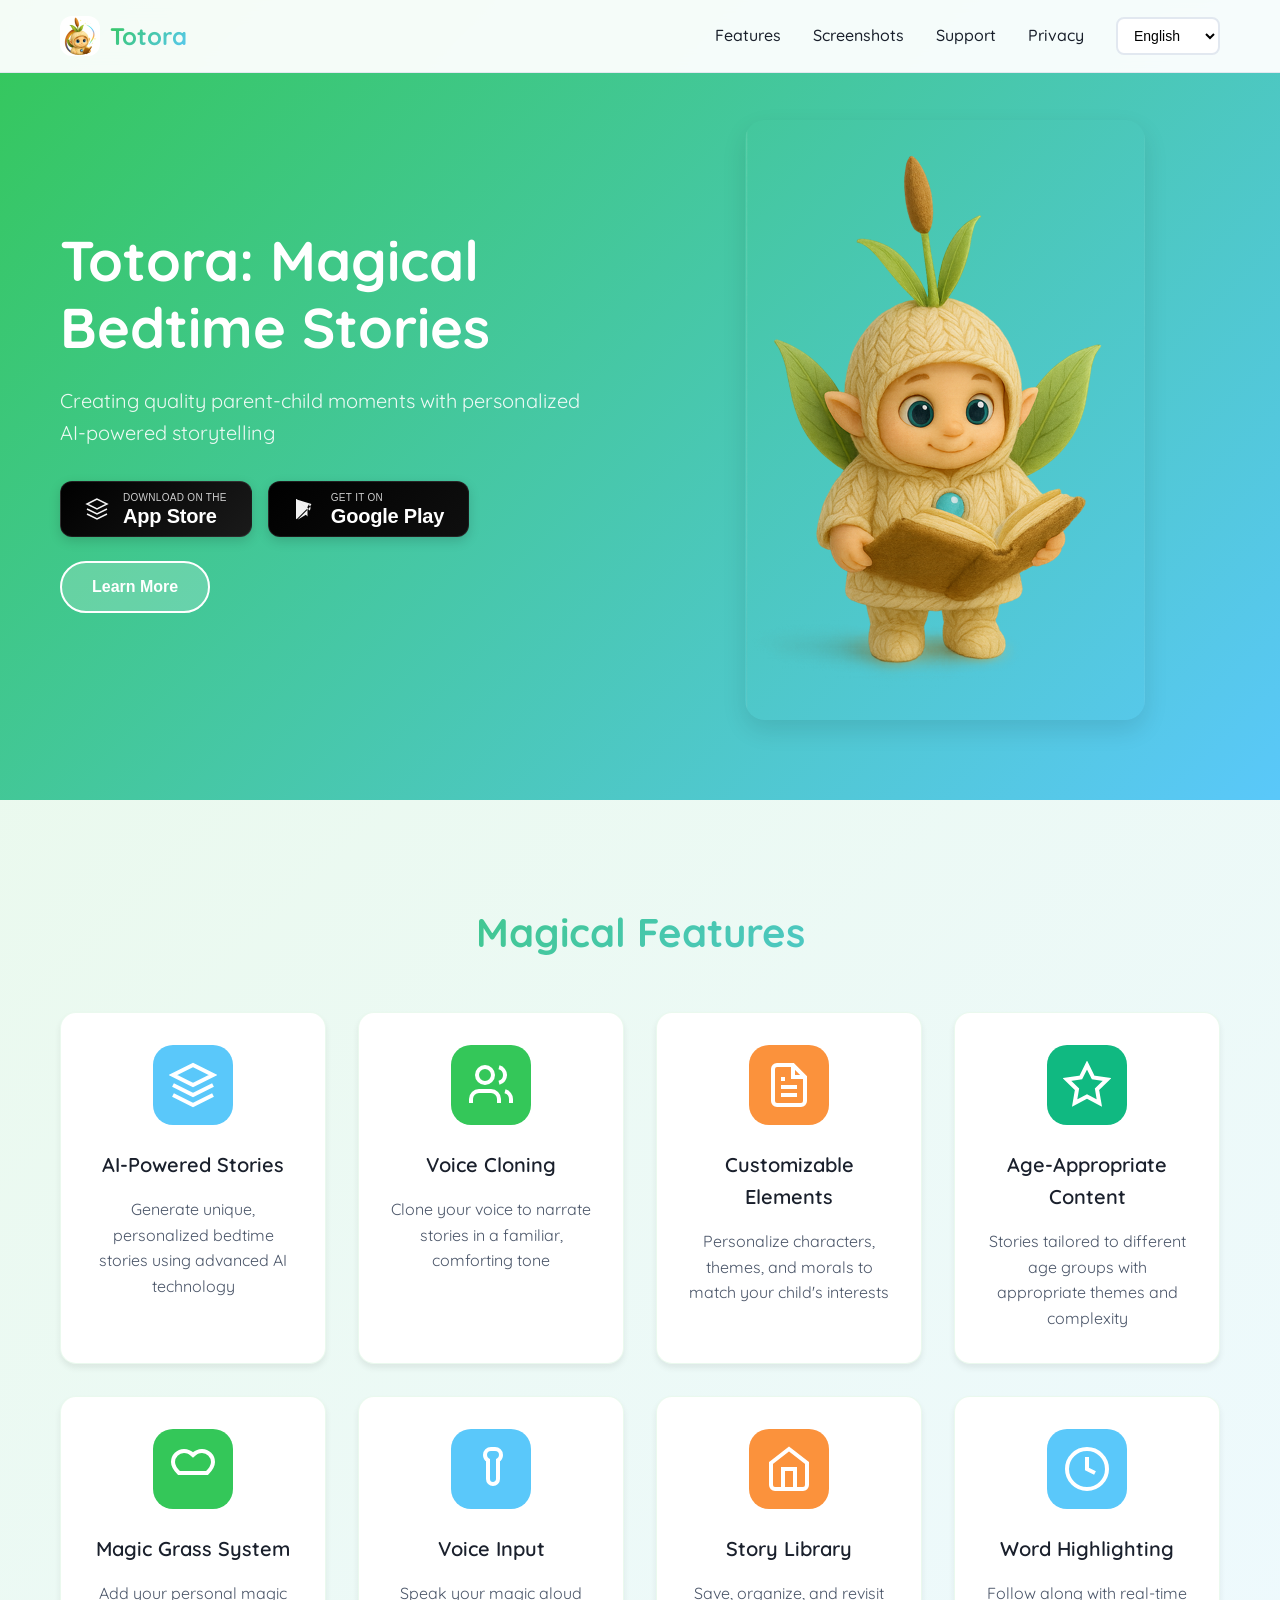
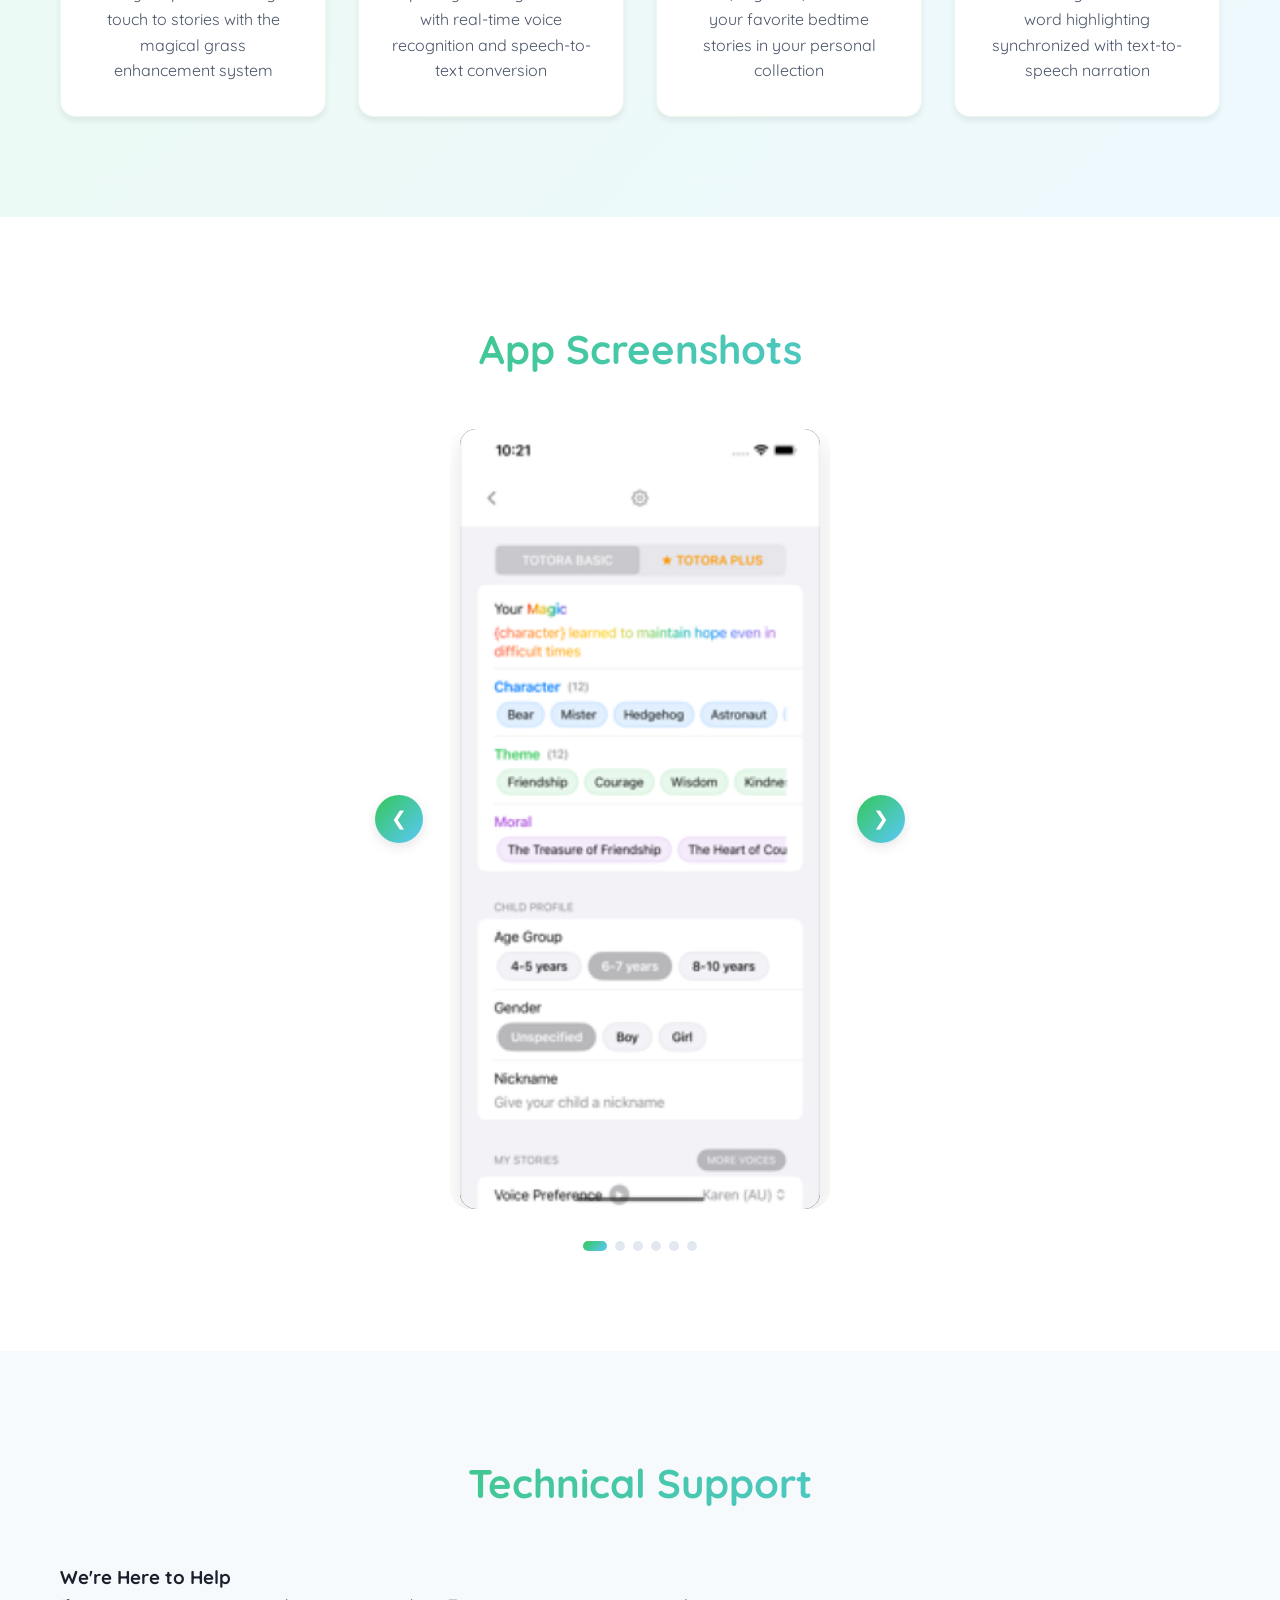
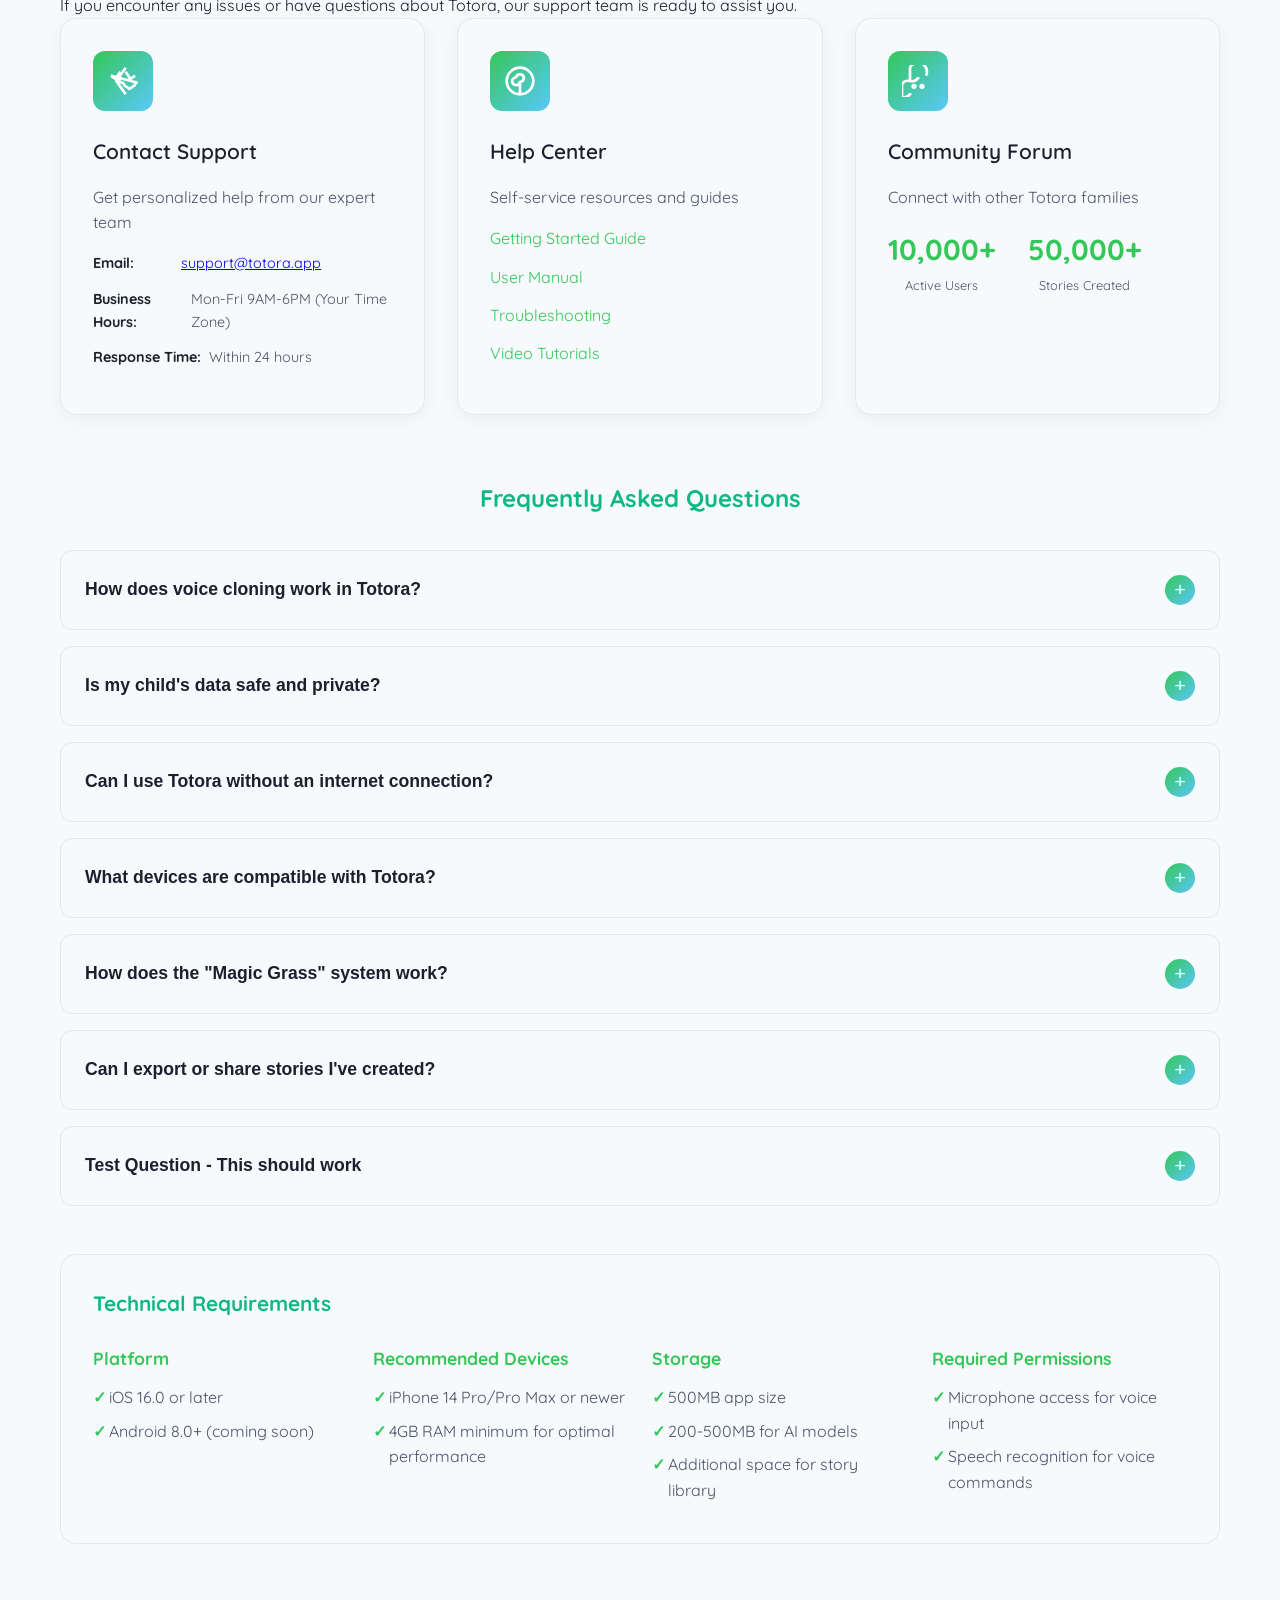
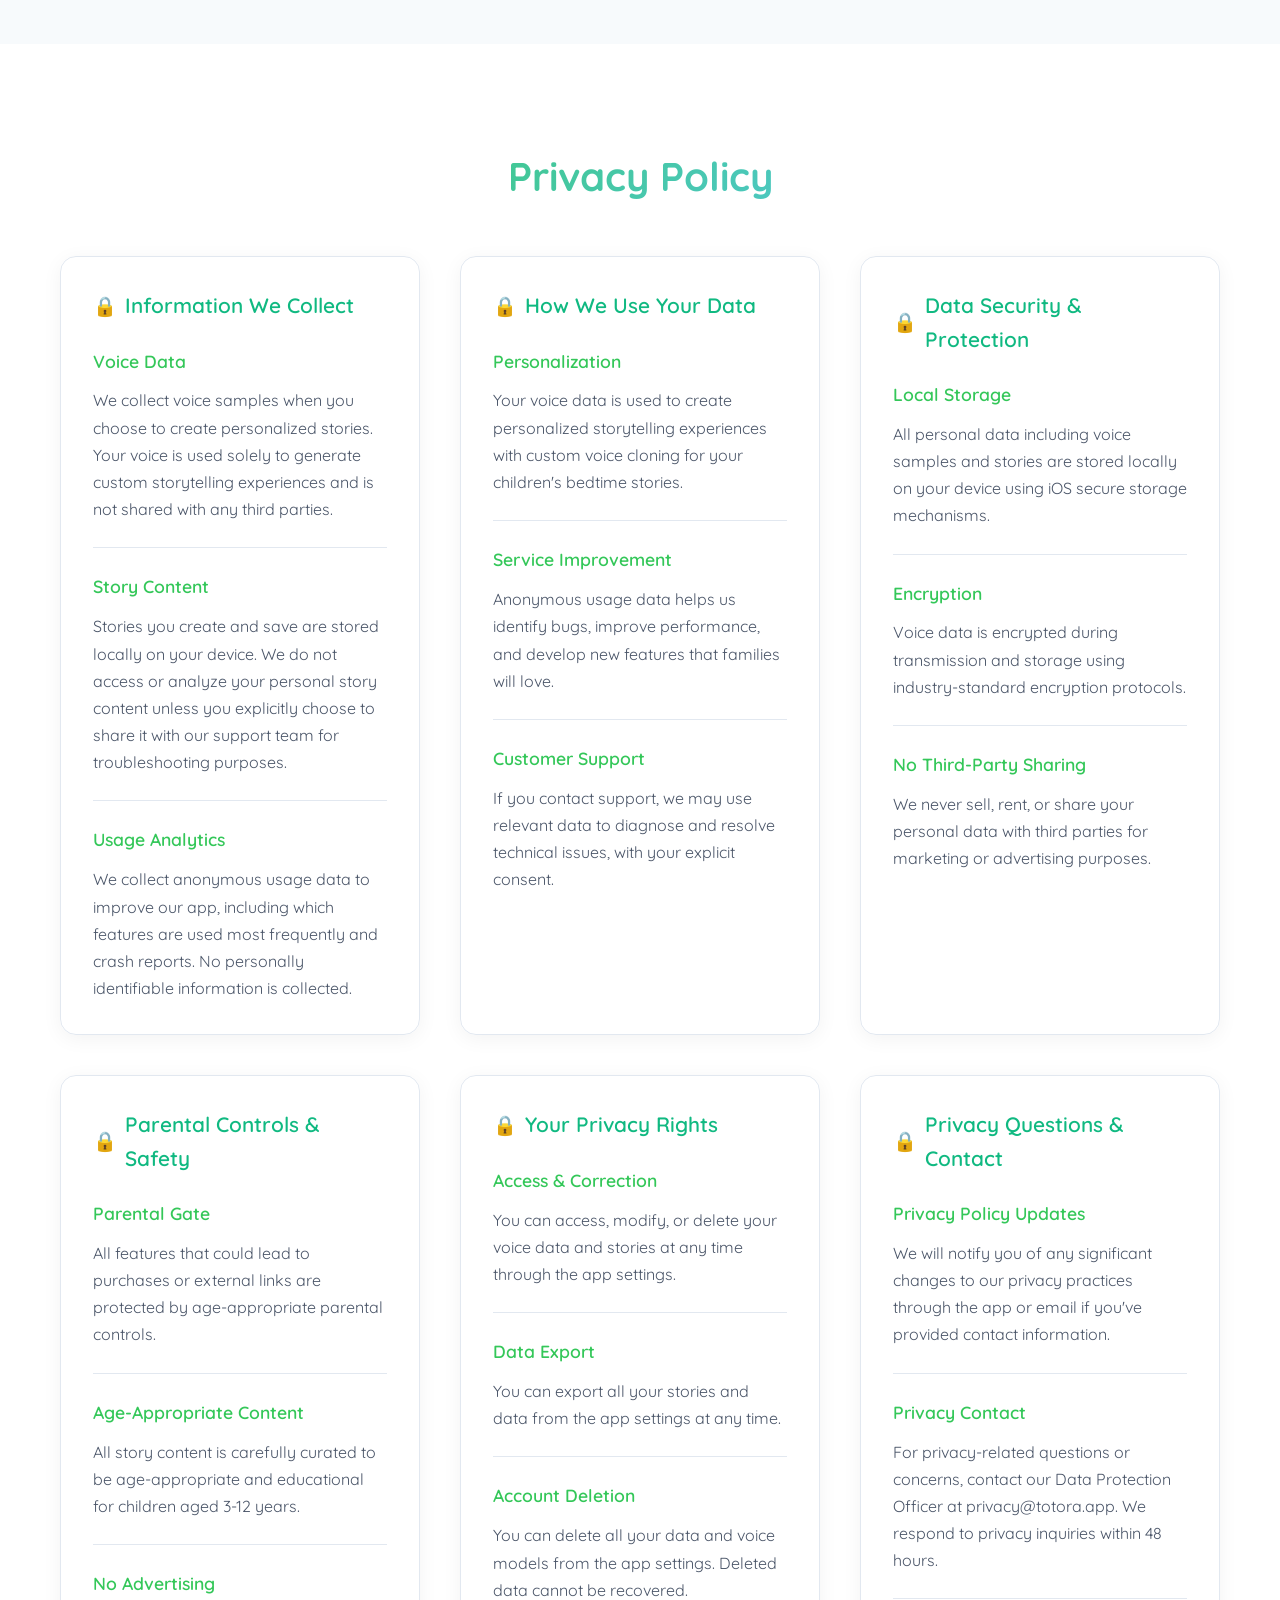
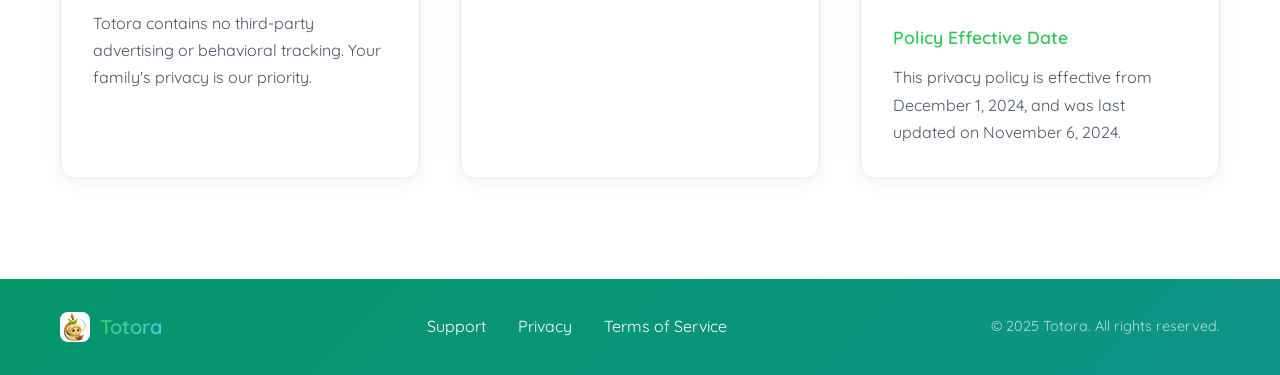
==== index.html @ e760ecb9 "move page" ====
<!DOCTYPE html>
<html lang="en">
<head>
    <meta charset="UTF-8">
    <meta name="viewport" content="width=device-width, initial-scale=1.0">
    <title>Totora - Magical Bedtime Stories for Children</title>
    <link rel="stylesheet" href="styles.css">
    <link rel="preconnect" href="https://fonts.googleapis.com">
    <link rel="preconnect" href="https://fonts.gstatic.com" crossorigin>
    <link href="https://fonts.googleapis.com/css2?family=Quicksand:wght@400;500;600;700&display=swap" rel="stylesheet">
</head>
<body>
    <!-- Header -->
    <header class="header">
        <nav class="nav">
            <div class="nav-container">
                <div class="nav-logo">
                    <img src="images/app-icon-80.png" alt="Totora" class="logo" loading="lazy">
                    <span class="logo-text">Totora</span>
                </div>
                <div class="nav-menu">
                    <a href="#features" class="nav-link" data-i18n="nav_features">Features</a>
                    <a href="#screenshots" class="nav-link" data-i18n="nav_screenshots">Screenshots</a>
                    <a href="#support" class="nav-link" data-i18n="nav_support">Support</a>
                    <a href="#privacy" class="nav-link" data-i18n="nav_privacy">Privacy</a>
                    <div class="language-selector">
                        <select id="languageSelect" class="language-select">
                            <option value="en">English</option>
                            <option value="zh-CN">简体中文</option>
                            <option value="zh-TW">繁體中文</option>
                            <option value="ja">日本語</option>
                        </select>
                    </div>
                </div>
                <div class="hamburger">
                    <span></span>
                    <span></span>
                    <span></span>
                </div>
            </div>
        </nav>
    </header>

    <!-- Hero Section -->
    <section class="hero">
        <div class="hero-container">
            <div class="hero-content">
                <h1 class="hero-title" data-i18n="hero_title">Totora: Magical Bedtime Stories</h1>
                <p class="hero-subtitle" data-i18n="hero_subtitle">Creating quality parent-child moments with personalized AI-powered storytelling</p>
                <div class="hero-buttons">
                    <div class="store-buttons">
                        <a href="#" class="store-button app-store-button" aria-label="Download on the App Store">
                            <div class="store-button-content">
                                <div class="store-icon">
                                    <svg width="24" height="24" viewBox="0 0 24 24" fill="none" stroke="currentColor" stroke-width="1.5">
                                        <path d="M12 2L2 7L12 12L22 7L12 2Z"/>
                                        <path d="M2 17L12 22L22 17"/>
                                        <path d="M2 12L12 17L22 12"/>
                                    </svg>
                                </div>
                                <div class="store-text">
                                    <div class="store-line-small">Download on the</div>
                                    <div class="store-line-large">App Store</div>
                                </div>
                            </div>
                        </a>
                        <a href="#" class="store-button play-store-button" aria-label="Get it on Google Play">
                            <div class="store-button-content">
                                <div class="store-icon">
                                    <svg width="24" height="24" viewBox="0 0 24 24" fill="currentColor">
                                        <path d="M3.609 1.814L13.792 12 3.61 22.186a.996.996 0 0 1-.61-.92V2.734c0-.446.3-.828.61-.92zm10.89 10.893l-9.937 9.937 8.302-4.876 1.635 1.635zm-9.937-9.937l9.937 9.937 1.635-1.635 2.318-4.067zm11.598 5.724c.626.37 1.352 1.06 1.352 2.506 0 1.446-.726 2.136-1.352 2.506l-1.835-3.194 1.835-3.194z"/>
                                    </svg>
                                </div>
                                <div class="store-text">
                                    <div class="store-line-small">GET IT ON</div>
                                    <div class="store-line-large">Google Play</div>
                                </div>
                            </div>
                        </a>
                    </div>
                    <button class="btn btn-secondary" data-i18n="btn_learn_more">Learn More</button>
                </div>
            </div>
            <div class="hero-image">
                <img src="images/hero-main.png" alt="Totora App Preview" class="hero-img" loading="lazy">
            </div>
        </div>
    </section>

    <!-- Features Section -->
    <section id="features" class="features">
        <div class="container">
            <h2 class="section-title" data-i18n="features_title">Magical Features</h2>
            <div class="features-grid">
                <div class="feature-card">
                    <div class="feature-icon feature-blue">
                        <svg width="48" height="48" viewBox="0 0 24 24" fill="none" stroke="currentColor" stroke-width="2">
                            <path d="M12 2L2 7L12 12L22 7L12 2Z"></path>
                            <path d="M2 17L12 22L22 17"></path>
                            <path d="M2 12L12 17L22 12"></path>
                        </svg>
                    </div>
                    <h3 class="feature-title" data-i18n="feature1_title">AI-Powered Stories</h3>
                    <p class="feature-description" data-i18n="feature1_desc">Generate unique, personalized bedtime stories using advanced AI technology</p>
                </div>
                <div class="feature-card">
                    <div class="feature-icon feature-green">
                        <svg width="48" height="48" viewBox="0 0 24 24" fill="none" stroke="currentColor" stroke-width="2">
                            <path d="M16 21v-2a4 4 0 0 0-4-4H6a4 4 0 0 0-4 4v2"></path>
                            <circle cx="9" cy="7" r="4"></circle>
                            <path d="M22 21v-2a4 4 0 0 0-3-3.87"></path>
                            <path d="M16 3.13a4 4 0 0 1 0 7.75"></path>
                        </svg>
                    </div>
                    <h3 class="feature-title" data-i18n="feature2_title">Voice Cloning</h3>
                    <p class="feature-description" data-i18n="feature2_desc">Clone your voice to narrate stories in a familiar, comforting tone</p>
                </div>
                <div class="feature-card">
                    <div class="feature-icon feature-orange">
                        <svg width="48" height="48" viewBox="0 0 24 24" fill="none" stroke="currentColor" stroke-width="2">
                            <path d="M14 2H6a2 2 0 0 0-2 2v16a2 2 0 0 0 2 2h12a2 2 0 0 0 2-2V8z"></path>
                            <polyline points="14 2 14 8 20 8"></polyline>
                            <line x1="16" y1="13" x2="8" y2="13"></line>
                            <line x1="16" y1="17" x2="8" y2="17"></line>
                            <polyline points="10 9 9 9 8 9"></polyline>
                        </svg>
                    </div>
                    <h3 class="feature-title" data-i18n="feature3_title">Customizable Elements</h3>
                    <p class="feature-description" data-i18n="feature3_desc">Personalize characters, themes, and morals to match your child's interests</p>
                </div>
                <div class="feature-card">
                    <div class="feature-icon feature-purple">
                        <svg width="48" height="48" viewBox="0 0 24 24" fill="none" stroke="currentColor" stroke-width="2">
                            <polygon points="12 2 15.09 8.26 22 9.27 17 14.14 18.18 21.02 12 17.77 5.82 21.02 7 14.14 2 9.27 8.91 8.26 12 2"></polygon>
                        </svg>
                    </div>
                    <h3 class="feature-title" data-i18n="feature4_title">Age-Appropriate Content</h3>
                    <p class="feature-description" data-i18n="feature4_desc">Stories tailored to different age groups with appropriate themes and complexity</p>
                </div>
                <div class="feature-card">
                    <div class="feature-icon feature-green">
                        <svg width="48" height="48" viewBox="0 0 24 24" fill="none" stroke="currentColor" stroke-width="2">
                            <path d="M19 14c1.49-1.46 3-3.21 3-5.5A5.5 5.5 0 0 0 16.5 3c-1.76 0-3 .5-4.5 2-1.5-1.5-2.74-2-4.5-2A5.5 5.5 0 0 0 2 8.5c0 2.3 1.5 4.05 3 5.5Z"></path>
                        </svg>
                    </div>
                    <h3 class="feature-title" data-i18n="feature5_title">Magic Grass System</h3>
                    <p class="feature-description" data-i18n="feature5_desc">Add your personal magic touch to stories with the magical grass enhancement system</p>
                </div>
                <div class="feature-card">
                    <div class="feature-icon feature-teal">
                        <svg width="48" height="48" viewBox="0 0 24 24" fill="none" stroke="currentColor" stroke-width="2">
                            <path d="M12 2a3 3 0 0 0-3 3c0 1.11.6 2.08 1.5 2.6V17a2.5 2.5 0 0 0 5 0V7.6C16.4 7.08 17 6.11 17 5a3 3 0 0 0-3-3Z"></path>
                        </svg>
                    </div>
                    <h3 class="feature-title" data-i18n="feature6_title">Voice Input</h3>
                    <p class="feature-description" data-i18n="feature6_desc">Speak your magic aloud with real-time voice recognition and speech-to-text conversion</p>
                </div>
                <div class="feature-card">
                    <div class="feature-icon feature-orange">
                        <svg width="48" height="48" viewBox="0 0 24 24" fill="none" stroke="currentColor" stroke-width="2">
                            <path d="M3 9l9-7 9 7v11a2 2 0 0 1-2 2H5a2 2 0 0 1-2-2z"></path>
                            <polyline points="9 22 9 12 15 12 15 22"></polyline>
                        </svg>
                    </div>
                    <h3 class="feature-title" data-i18n="feature7_title">Story Library</h3>
                    <p class="feature-description" data-i18n="feature7_desc">Save, organize, and revisit your favorite bedtime stories in your personal collection</p>
                </div>
                <div class="feature-card">
                    <div class="feature-icon feature-blue">
                        <svg width="48" height="48" viewBox="0 0 24 24" fill="none" stroke="currentColor" stroke-width="2">
                            <circle cx="12" cy="12" r="10"></circle>
                            <path d="M12 6v6l4 2"></path>
                        </svg>
                    </div>
                    <h3 class="feature-title" data-i18n="feature8_title">Word Highlighting</h3>
                    <p class="feature-description" data-i18n="feature8_desc">Follow along with real-time word highlighting synchronized with text-to-speech narration</p>
                </div>
            </div>
        </div>
    </section>

    <!-- Screenshots Section -->
    <section id="screenshots" class="screenshots">
        <div class="container">
            <h2 class="section-title" data-i18n="screenshots_title">App Screenshots</h2>

            <!-- Dynamic Screenshots Carousel -->
            <div class="screenshots-carousel">
                <button class="carousel-btn prev-btn" aria-label="Previous screenshot">❮</button>

                <div class="carousel-container">
                    <div class="screenshot-track" id="screenshot-track">
                        <!-- Screenshots will be dynamically inserted based on current language -->
                    </div>
                </div>

                <button class="carousel-btn next-btn" aria-label="Next screenshot">❯</button>
            </div>

            <!-- Carousel Indicators -->
            <div class="carousel-indicators" id="carousel-indicators"></div>
        </div>
    </section>

    <!-- Support Section -->
    <section id="support" class="support">
        <div class="container">
            <h2 class="section-title" data-i18n="support_title">Professional Support</h2>

            <div class="support-content">
                <h3 data-i18n="support_subtitle">Comprehensive Customer Care</h3>
                <p data-i18n="support_description">Totora provides professional support services to ensure you and your family have the best magical storytelling experience.</p>
            </div>

            <!-- Support Channels -->
            <div class="support-grid">
                <div class="support-card">
                    <div class="support-card-icon">
                        <svg width="32" height="32" viewBox="0 0 24 24" fill="none" stroke="currentColor" stroke-width="2">
                            <path d="M3 8l7.89 5.26a2 2 0 0 1 2.11 2l3.89 2.6 3.89-2.6a2 2 0 0 1 2.11-2L3 8"/>
                            <path d="M14 2L7 12 14 22"/>
                            <path d="M3 8l3.5 2.5L10 5"/>
                            <path d="M21 8l-3.5 2.5L14 5"/>
                        </svg>
                    </div>
                    <h3 data-i18n="support_contact_title">Contact Support</h3>
                    <p data-i18n="support_contact_desc">Get personalized help from our expert team</p>
                    <ul class="contact-details">
                        <li>
                            <strong>Email:</strong>
                            <a href="mailto:support@totora.app" class="contact-link">support@totora.app</a>
                        </li>
                        <li>
                            <strong>Business Hours:</strong>
                            <span>Mon-Fri 9AM-6PM (Your Time Zone)</span>
                        </li>
                        <li>
                            <strong>Response Time:</strong>
                            <span>Within 24 hours</span>
                        </li>
                    </ul>
                </div>

                <div class="support-card">
                    <div class="support-card-icon">
                        <svg width="32" height="32" viewBox="0 0 24 24" fill="none" stroke="currentColor" stroke-width="2">
                            <circle cx="12" cy="12" r="10"/>
                            <path d="M9.09 9a3 3 0 0 1 5.83 1c0 2-3 3-3 3a3 3 0 0 1-5.83-1c0-2 3-3 3-3z"/>
                            <path d="M12 12v9"/>
                        </svg>
                    </div>
                    <h3 data-i18n="support_help_center_title">Help Center</h3>
                    <p data-i18n="support_help_center_desc">Self-service resources and guides</p>
                    <ul class="help-links">
                        <li><a href="#" data-i18n="support_getting_started">Getting Started Guide</a></li>
                        <li><a href="#" data-i18n="support_user_manual">User Manual</a></li>
                        <li><a href="#" data-i18n="support_troubleshooting">Troubleshooting</a></li>
                        <li><a href="#" data-i18n="support_video_tutorials">Video Tutorials</a></li>
                    </ul>
                </div>

                <div class="support-card">
                    <div class="support-card-icon">
                        <svg width="32" height="32" viewBox="0 0 24 24" fill="none" stroke="currentColor" stroke-width="2">
                            <path d="M18 8A6 6 0 0 0 6 2v10a6 6 0 0 0 6-2v-1M6 12a6 6 0 0 0-6 2v10a6 6 0 0 0 6-2v-1"/>
                            <circle cx="9" cy="16" r="1"/>
                            <circle cx="15" cy="16" r="1"/>
                        </svg>
                    </div>
                    <h3 data-i18n="support_community_title">Community Forum</h3>
                    <p data-i18n="support_community_desc">Connect with other Totora families</p>
                    <div class="stats">
                        <div class="stat">
                            <span class="stat-number" data-i18n="community_users">10,000+</span>
                            <span class="stat-label" data-i18n="community_users_label">Active Users</span>
                        </div>
                        <div class="stat">
                            <span class="stat-number" data-i18n="community_stories">50,000+</span>
                            <span class="stat-label" data-i18n="community_stories_label">Stories Created</span>
                        </div>
                    </div>
                </div>
            </div>

            <!-- FAQ Section -->
            <div class="faq-section">
                <h3 data-i18n="support_faqs_title">Frequently Asked Questions</h3>
                <div class="faq-item">
                    <button class="faq-question">
                        <h4 data-i18n="faq1_title">How does voice cloning work in Totora?</h4>
                        <div class="faq-icon">+</div>
                    </button>
                    <div class="faq-answer">
                        <div class="faq-answer-content">
                            <p data-i18n="faq1_answer">Totora uses advanced voice synthesis technology to create a digital replica of your voice. Simply record a short audio sample, and our AI will learn your unique vocal characteristics. The cloned voice can then be used to narrate stories, providing children with the comfort and familiarity of a parent's voice during bedtime storytelling.</p>
                        </div>
                    </div>
                </div>

                <div class="faq-item">
                    <button class="faq-question">
                        <h4 data-i18n="faq2_title">Is my child's data safe and private?</h4>
                        <div class="faq-icon">+</div>
                    </button>
                    <div class="faq-answer">
                        <div class="faq-answer-content">
                            <p data-i18n="faq2_answer">Absolutely. Totora is built with privacy as a top priority. All voice recordings and personal data are stored locally on your device using industry-standard encryption. We never collect, store, or share any personal information about children. Parents have complete control over data through the app settings, including the ability to delete any information at any time.</p>
                        </div>
                    </div>
                </div>

                <div class="faq-item">
                    <button class="faq-question">
                        <h4 data-i18n="faq3_title">Can I use Totora without an internet connection?</h4>
                        <div class="faq-icon">+</div>
                    </button>
                    <div class="faq-answer">
                        <div class="faq-answer-content">
                            <p data-i18n="faq3_answer">Yes! Once you've downloaded the necessary AI models, Totora can create stories offline. However, you'll need an internet connection for initial setup, model downloads, and accessing certain advanced features like voice recognition and software updates.</p>
                        </div>
                    </div>
                </div>

                <div class="faq-item">
                    <button class="faq-question">
                        <h4 data-i18n="faq4_title">What devices are compatible with Totora?</h4>
                        <div class="faq-icon">+</div>
                    </button>
                    <div class="faq-answer">
                        <div class="faq-answer-content">
                            <p data-i18n="faq4_answer">Totora is optimized for iOS devices with iOS 16.0 or later. While it works on iPhone 12 and newer models, we recommend iPhone 14 or newer for the best experience. iPad support is currently in development and will be available in future updates.</p>
                        </div>
                    </div>
                </div>

                <div class="faq-item">
                    <button class="faq-question">
                        <h4 data-i18n="faq5_title">How does the "Magic Grass" system work?</h4>
                        <div class="faq-icon">+</div>
                    </button>
                    <div class="faq-answer">
                        <div class="faq-answer-content">
                            <p data-i18n="faq5_answer">Magic Grass is Totora's in-app enhancement system that allows you to add personal touches to stories. You earn Magic Grass through regular app usage and achievements, then spend it to unlock advanced story features like longer narratives, custom elements, and enhanced storytelling capabilities.</p>
                        </div>
                    </div>
                </div>

                <div class="faq-item">
                    <button class="faq-question">
                        <h4 data-i18n="faq6_title">Can I export or share stories I've created?</h4>
                        <div class="faq-icon">+</div>
                    </button>
                    <div class="faq-answer">
                        <div class="faq-answer-content">
                            <p data-i18n="faq6_answer">Yes! Stories created in Totora are saved to your personal library and can be exported as text files or shared directly with family members. You can also bookmark favorite stories for quick access during bedtime routines.</p>
                        </div>
                    </div>
                </div>

                <!-- Test FAQ without translation -->
                <div class="faq-item">
                    <button class="faq-question">
                        <h4>Test Question - This should work</h4>
                        <div class="faq-icon">+</div>
                    </button>
                    <div class="faq-answer">
                        <div class="faq-answer-content">
                            <p>This is a test answer that should be visible when you click the question above. If you can see this, the FAQ system is working correctly.</p>
                        </div>
                    </div>
                </div>
            </div>

            <!-- Technical Requirements -->
            <div class="tech-requirements">
                <h3 data-i18n="support_requirements_title">Technical Requirements</h3>
                <div class="tech-grid">
                    <div class="tech-item">
                        <h4 data-i18n="req_platform_title">Platform</h4>
                        <ul>
                            <li data-i18n="req_ios">iOS 16.0 or later</li>
                            <li data-i18n="req_android">Android 8.0+ (coming soon)</li>
                        </ul>
                    </div>
                    <div class="tech-item">
                        <h4 data-i18n="req_devices_title">Recommended Devices</h4>
                        <ul>
                            <li data-i18n="req_iphone">iPhone 14 Pro/Pro Max or newer</li>
                            <li data-i18n="req_memory">4GB RAM minimum for optimal performance</li>
                        </ul>
                    </div>
                    <div class="tech-item">
                        <h4 data-i18n="req_storage_title">Storage</h4>
                        <ul>
                            <li data-i18n="req_app_size">500MB app size</li>
                            <li data-i18n="req_models">200-500MB for AI models</li>
                            <li data-i18n="req_stories">Additional space for story library</li>
                        </ul>
                    </div>
                    <div class="tech-item">
                        <h4 data-i18n="req_permissions_title">Required Permissions</h4>
                        <ul>
                            <li data-i18n="req_microphone">Microphone access for voice input</li>
                            <li data-i18n="req_speech">Speech recognition for voice commands</li>
                        </ul>
                    </div>
                </div>
            </div>
        </div>
    </section>

    <!-- Privacy Section -->
    <section id="privacy" class="privacy">
        <div class="container">
            <h2 class="section-title" data-i18n="privacy_title">Privacy Policy</h2>
            <div class="privacy-content">
                    <div class="privacy-grid">
                        <div class="privacy-section">
                            <h3 data-translate="privacy_information_title">Information We Collect</h3>
                            <div class="privacy-item">
                                <h4 data-translate="privacy_voice_data">Voice Data</h4>
                                <p data-translate="privacy_voice_data_desc">We collect voice samples when you choose to create personalized stories. Your voice is used solely to generate custom storytelling experiences and is not shared with any third parties.</p>
                            </div>
                            <div class="privacy-item">
                                <h4 data-translate="privacy_stories">Story Content</h4>
                                <p data-translate="privacy_stories_desc">Stories you create and save are stored locally on your device. We do not access or analyze your personal story content unless you explicitly choose to share it with our support team for troubleshooting purposes.</p>
                            </div>
                            <div class="privacy-item">
                                <h4 data-translate="privacy_usage">Usage Analytics</h4>
                                <p data-translate="privacy_usage_desc">We collect anonymous usage data to improve our app, including which features are used most frequently and crash reports. No personally identifiable information is collected.</p>
                            </div>
                        </div>

                        <div class="privacy-section">
                            <h3 data-translate="privacy_usage_title">How We Use Your Data</h3>
                            <div class="privacy-item">
                                <h4 data-translate="privacy_personalization">Personalization</h4>
                                <p data-translate="privacy_personalization_desc">Your voice data is used to create personalized storytelling experiences with custom voice cloning for your children's bedtime stories.</p>
                            </div>
                            <div class="privacy-item">
                                <h4 data-translate="privacy_improvement">Service Improvement</h4>
                                <p data-translate="privacy_improvement_desc">Anonymous usage data helps us identify bugs, improve performance, and develop new features that families will love.</p>
                            </div>
                            <div class="privacy-item">
                                <h4 data-translate="privacy_support">Customer Support</h4>
                                <p data-translate="privacy_support_desc">If you contact support, we may use relevant data to diagnose and resolve technical issues, with your explicit consent.</p>
                            </div>
                        </div>

                        <div class="privacy-section">
                            <h3 data-translate="privacy_security_title">Data Security & Protection</h3>
                            <div class="privacy-item">
                                <h4 data-translate="privacy_local_storage">Local Storage</h4>
                                <p data-translate="privacy_local_storage_desc">All personal data including voice samples and stories are stored locally on your device using iOS secure storage mechanisms.</p>
                            </div>
                            <div class="privacy-item">
                                <h4 data-translate="privacy_encryption">Encryption</h4>
                                <p data-translate="privacy_encryption_desc">Voice data is encrypted during transmission and storage using industry-standard encryption protocols.</p>
                            </div>
                            <div class="privacy-item">
                                <h4 data-translate="privacy_no_third_party">No Third-Party Sharing</h4>
                                <p data-translate="privacy_no_third_party_desc">We never sell, rent, or share your personal data with third parties for marketing or advertising purposes.</p>
                            </div>
                        </div>

                        <div class="privacy-section">
                            <h3 data-translate="privacy_parental_title">Parental Controls & Safety</h3>
                            <div class="privacy-item">
                                <h4 data-translate="privacy_parental_gate">Parental Gate</h4>
                                <p data-translate="privacy_parental_gate_desc">All features that could lead to purchases or external links are protected by age-appropriate parental controls.</p>
                            </div>
                            <div class="privacy-item">
                                <h4 data-translate="privacy_age_appropriate">Age-Appropriate Content</h4>
                                <p data-translate="privacy_age_appropriate_desc">All story content is carefully curated to be age-appropriate and educational for children aged 3-12 years.</p>
                            </div>
                            <div class="privacy-item">
                                <h4 data-translate="privacy_no_ads">No Advertising</h4>
                                <p data-translate="privacy_no_ads_desc">Totora contains no third-party advertising or behavioral tracking. Your family's privacy is our priority.</p>
                            </div>
                        </div>

                        <div class="privacy-section">
                            <h3 data-translate="privacy_rights_title">Your Privacy Rights</h3>
                            <div class="privacy-item">
                                <h4 data-translate="privacy_access">Access & Correction</h4>
                                <p data-translate="privacy_access_desc">You can access, modify, or delete your voice data and stories at any time through the app settings.</p>
                            </div>
                            <div class="privacy-item">
                                <h4 data-translate="privacy_data_export">Data Export</h4>
                                <p data-translate="privacy_data_export_desc">You can export all your stories and data from the app settings at any time.</p>
                            </div>
                            <div class="privacy-item">
                                <h4 data-translate="privacy_account_deletion">Account Deletion</h4>
                                <p data-translate="privacy_account_deletion_desc">You can delete all your data and voice models from the app settings. Deleted data cannot be recovered.</p>
                            </div>
                        </div>

                        <div class="privacy-section">
                            <h3 data-translate="privacy_contact_title">Privacy Questions & Contact</h3>
                            <div class="privacy-item">
                                <h4 data-translate="privacy_updates">Privacy Policy Updates</h4>
                                <p data-translate="privacy_updates_desc">We will notify you of any significant changes to our privacy practices through the app or email if you've provided contact information.</p>
                            </div>
                            <div class="privacy-item">
                                <h4 data-translate="privacy_contact_privacy">Privacy Contact</h4>
                                <p data-translate="privacy_contact_privacy_desc">For privacy-related questions or concerns, contact our Data Protection Officer at privacy@totora.app. We respond to privacy inquiries within 48 hours.</p>
                            </div>
                            <div class="privacy-item">
                                <h4 data-translate="policy_effective_date">Policy Effective Date</h4>
                                <p data-translate="privacy_effective_date_desc">This privacy policy is effective from December 1, 2024, and was last updated on November 6, 2024.</p>
                            </div>
                        </div>
                    </div>
                </div>
        </div>
    </section>

    <!-- Footer -->
    <footer class="footer">
        <div class="container">
            <div class="footer-content">
                <div class="footer-logo">
                    <img src="images/app-icon-30.png" alt="Totora" class="footer-logo-img" loading="lazy">
                    <span class="footer-logo-text">Totora</span>
                </div>
                <div class="footer-links">
                    <a href="#support" class="footer-link" data-i18n="footer_support">Support</a>
                    <a href="#privacy" class="footer-link" data-i18n="footer_privacy">Privacy</a>
                    <a href="#" class="footer-link" data-i18n="footer_terms">Terms of Service</a>
                </div>
                <div class="footer-copyright">
                    <p>&copy; 2025 Totora. <span data-i18n="footer_rights">All rights reserved.</span></p>
                </div>
            </div>
        </div>
    </footer>

    <script src="script.js"></script>
</body>
</html>
---- styles.css ----
/* Totora App Color Scheme - Green to Teal Gradient Theme */
:root {
    /* Main gradient colors - matching Swift LinearGradient(.green, .teal) */
    --app-green: rgba(52, 199, 89, 1);       /* iOS green */
    --app-teal: rgba(90, 200, 250, 1);       /* iOS teal/cyan */
    --app-emerald: rgba(16, 185, 129, 1);    /* Darker green variant */
    --app-mint: rgba(132, 204, 22, 1);       /* Light mint green */

    /* Complementary colors */
    --app-blue: rgba(59, 130, 246, 1);       /* Soft blue */
    --app-orange: rgba(251, 146, 60, 1);     /* Warm orange */
    --app-purple: rgba(147, 51, 234, 1);     /* Muted purple */

    /* Dark variants */
    --dark-green: rgba(34, 197, 94, 1);
    --dark-teal: rgba(13, 148, 136, 1);
    --dark-emerald: rgba(5, 150, 105, 1);

    /* Text colors */
    --text-primary: #1a202c;
    --text-secondary: #4a5568;
    --text-light: #718096;

    /* Background colors */
    --bg-primary: #ffffff;
    --bg-secondary: #f7fafc;
    --bg-hero: linear-gradient(135deg, var(--app-green) 0%, var(--app-teal) 100%);
    --bg-gradient-light: linear-gradient(135deg, rgba(52, 199, 89, 0.1) 0%, rgba(90, 200, 250, 0.1) 100%);

    /* UI elements */
    --border-color: #e2e8f0;
    --shadow: 0 4px 6px rgba(0, 0, 0, 0.07);
    --shadow-lg: 0 10px 25px rgba(0, 0, 0, 0.1);
    --shadow-xl: 0 20px 40px rgba(0, 0, 0, 0.15);
}

/* Reset and Base Styles */
* {
    margin: 0;
    padding: 0;
    box-sizing: border-box;
}

body {
    font-family: 'Quicksand', -apple-system, BlinkMacSystemFont, 'Segoe UI', Roboto, sans-serif;
    line-height: 1.6;
    color: var(--text-primary);
    background-color: var(--bg-primary);
    overflow-x: hidden;
}

.container {
    max-width: 1200px;
    margin: 0 auto;
    padding: 0 20px;
}

/* Header */
.header {
    position: fixed;
    top: 0;
    left: 0;
    right: 0;
    background: rgba(255, 255, 255, 0.95);
    backdrop-filter: blur(10px);
    z-index: 1000;
    border-bottom: 1px solid var(--border-color);
}

.nav-container {
    display: flex;
    justify-content: space-between;
    align-items: center;
    padding: 1rem 20px;
    max-width: 1200px;
    margin: 0 auto;
}

.nav-logo {
    display: flex;
    align-items: center;
    gap: 10px;
}

.logo {
    width: 40px;
    height: 40px;
    border-radius: 12px;
}

.logo-text {
    font-size: 1.5rem;
    font-weight: 700;
    background: var(--bg-hero);
    -webkit-background-clip: text;
    -webkit-text-fill-color: transparent;
    background-clip: text;
    color: transparent;
}

.nav-menu {
    display: flex;
    align-items: center;
    gap: 2rem;
}

.nav-link {
    text-decoration: none;
    color: var(--text-primary);
    font-weight: 500;
    transition: color 0.3s ease;
    position: relative;
}

.nav-link:hover {
    color: var(--app-emerald);
}

.nav-link::after {
    content: '';
    position: absolute;
    bottom: -5px;
    left: 0;
    width: 0;
    height: 2px;
    background: var(--bg-hero);
    transition: width 0.3s ease;
}

.nav-link:hover::after {
    width: 100%;
}

.language-select {
    padding: 8px 12px;
    border: 2px solid var(--border-color);
    border-radius: 8px;
    background: white;
    font-size: 14px;
    font-weight: 500;
    cursor: pointer;
    transition: border-color 0.3s ease;
}

.language-select:focus {
    outline: none;
    border-color: var(--app-emerald);
}

.hamburger {
    display: none;
    flex-direction: column;
    cursor: pointer;
}

.hamburger span {
    width: 25px;
    height: 3px;
    background: var(--text-primary);
    margin: 3px 0;
    transition: 0.3s;
}

/* Hero Section */
.hero {
    background: var(--bg-hero);
    padding: 120px 0 80px;
    color: white;
    overflow: hidden;
}

.hero-container {
    display: grid;
    grid-template-columns: 1fr 1fr;
    gap: 60px;
    align-items: center;
    max-width: 1200px;
    margin: 0 auto;
    padding: 0 20px;
}

.hero-title {
    font-size: 3.5rem;
    font-weight: 700;
    margin-bottom: 1.5rem;
    line-height: 1.2;
}

.hero-subtitle {
    font-size: 1.25rem;
    margin-bottom: 2rem;
    opacity: 0.9;
}

.hero-buttons {
    display: flex;
    flex-direction: column;
    gap: 1.5rem;
    align-items: flex-start;
}

.store-buttons {
    display: flex;
    gap: 1rem;
    flex-wrap: wrap;
    align-items: center;
}

.store-button {
    display: inline-flex;
    align-items: center;
    justify-content: flex-start;
    text-decoration: none;
    transition: all 0.3s cubic-bezier(0.4, 0, 0.2, 1);
    border-radius: 12px;
    overflow: hidden;
    position: relative;
    background: #000;
    color: white;
    min-width: 180px;
    height: 56px;
    padding: 14px 24px;
    border: 1px solid rgba(255, 255, 255, 0.1);
    box-shadow: 0 4px 12px rgba(0, 0, 0, 0.15);
}

.store-button-content {
    display: flex;
    align-items: center;
    gap: 14px;
    width: 100%;
    justify-content: flex-start;
}

.store-icon {
    flex-shrink: 0;
    color: white;
    opacity: 0.95;
    transition: opacity 0.3s ease, transform 0.3s ease;
    width: 24px;
    height: 24px;
    min-width: 24px;
    min-height: 24px;
    display: flex;
    align-items: center;
    justify-content: center;
}

.store-icon svg {
    width: 24px;
    height: 24px;
    display: block;
    flex-shrink: 0;
}

.store-text {
    display: flex;
    flex-direction: column;
    line-height: 1.1;
    text-align: left;
}

.store-line-small {
    font-size: 10px;
    font-weight: 500;
    color: rgba(255, 255, 255, 0.8);
    font-family: -apple-system, BlinkMacSystemFont, 'Segoe UI', Roboto, sans-serif;
    letter-spacing: 0.3px;
    text-transform: uppercase;
}

.store-line-large {
    font-size: 20px;
    font-weight: 600;
    color: white;
    font-family: -apple-system, BlinkMacSystemFont, 'Segoe UI', Roboto, sans-serif;
    margin-top: 2px;
    letter-spacing: -0.2px;
}

/* Store button specific styling */
.app-store-button {
    background: linear-gradient(135deg, #000000 0%, #1a1a1a 100%);
}

.play-store-button {
    background: linear-gradient(135deg, #000000 0%, #0f0f0f 100%);
}

.store-button:hover {
    transform: translateY(-2px) scale(1.02);
    box-shadow: 0 8px 25px rgba(0, 0, 0, 0.3);
    border-color: rgba(255, 255, 255, 0.2);
}

.store-button:hover .store-icon {
    transform: scale(1.05);
    opacity: 1;
}

.app-store-button:hover {
    background: linear-gradient(135deg, #1a1a1a 0%, #2a2a2a 100%);
    box-shadow: 0 8px 25px rgba(52, 199, 89, 0.2);
}

.play-store-button:hover {
    background: linear-gradient(135deg, #1a1a1a 0%, #2a2a2a 100%);
    box-shadow: 0 8px 25px rgba(90, 200, 250, 0.2);
}

.store-button:active {
    transform: translateY(0) translateZ(0);
    transition: transform 0.1s ease;
}

.btn {
    padding: 15px 30px;
    border: none;
    border-radius: 50px;
    font-size: 1rem;
    font-weight: 600;
    cursor: pointer;
    transition: all 0.3s ease;
    text-decoration: none;
    display: inline-flex;
    align-items: center;
    gap: 8px;
}

.btn-primary {
    background: white;
    color: var(--app-emerald);
}

.btn-primary:hover {
    transform: translateY(-2px) translateZ(0);
    box-shadow: 0 8px 25px rgba(52, 199, 89, 0.3);
    will-change: transform;
}

.btn-secondary {
    background: rgba(255, 255, 255, 0.2);
    color: white;
    border: 2px solid white;
    transition: all 0.3s ease;
    will-change: transform, background;
}

.btn-secondary:hover {
    background: rgba(255, 255, 255, 0.3);
    transform: translateY(-2px) translateZ(0);
}

.hero-image {
    display: flex;
    justify-content: center;
    align-items: center;
}

.hero-img {
    max-width: 100%;
    height: auto;
    border-radius: 20px;
    box-shadow: var(--shadow-lg);
}

/* Features Section */
.features {
    padding: 100px 0;
    background: var(--bg-gradient-light);
}

.section-title {
    text-align: center;
    font-size: 2.5rem;
    font-weight: 700;
    background: var(--bg-hero);
    -webkit-background-clip: text;
    -webkit-text-fill-color: transparent;
    background-clip: text;
    color: transparent;
    margin-bottom: 3rem;
}

.features-grid {
    display: grid;
    grid-template-columns: repeat(auto-fit, minmax(260px, 1fr));
    gap: 2rem;
    max-width: 1400px;
    margin: 0 auto;
}

@media (min-width: 1200px) {
    .features-grid {
        grid-template-columns: repeat(4, 1fr);
    }
}

@media (min-width: 768px) and (max-width: 1199px) {
    .features-grid {
        grid-template-columns: repeat(2, 1fr);
    }
}

.feature-card {
    background: white;
    padding: 2rem;
    border-radius: 16px;
    text-align: center;
    transition: transform 0.3s ease, box-shadow 0.3s ease;
    box-shadow: var(--shadow);
    border: 1px solid rgba(52, 199, 89, 0.1);
}

.feature-card:hover {
    transform: translateY(-5px) translateZ(0);
    box-shadow: 0 15px 35px rgba(52, 199, 89, 0.15);
    will-change: transform;
}

.feature-icon {
    width: 80px;
    height: 80px;
    border-radius: 20px;
    display: flex;
    align-items: center;
    justify-content: center;
    margin: 0 auto 1.5rem;
    color: white;
}

.feature-blue { background: var(--app-teal); }
.feature-green { background: var(--app-green); }
.feature-orange { background: var(--app-orange); }
.feature-purple { background: var(--app-emerald); }
.feature-teal { background: var(--app-teal); }

.feature-title {
    font-size: 1.25rem;
    font-weight: 600;
    color: var(--text-primary);
    margin-bottom: 1rem;
}

.feature-description {
    color: var(--text-secondary);
    line-height: 1.6;
}

/* Screenshots Section */
.screenshots {
    padding: 100px 0;
}

/* Language Tabs */
.language-tabs {
    display: flex;
    justify-content: center;
    gap: 1rem;
    margin-bottom: 3rem;
    flex-wrap: wrap;
}

.lang-tab {
    padding: 12px 24px;
    border: 2px solid var(--border-color);
    background: white;
    color: var(--text-secondary);
    border-radius: 50px;
    font-weight: 500;
    cursor: pointer;
    transition: all 0.3s ease;
    font-size: 0.9rem;
}

.lang-tab:hover {
    border-color: var(--app-teal);
    color: var(--app-teal);
}

.lang-tab.active {
    background: var(--bg-hero);
    color: white;
    border-color: transparent;
    transform: translateY(-1px);
    box-shadow: 0 4px 12px rgba(52, 199, 89, 0.2);
}

/* Screenshots Carousel */
.screenshots-carousel {
    position: relative;
    max-width: 500px;
    margin: 0 auto;
    padding: 0 60px;
}

.carousel-container {
    overflow: hidden;
    border-radius: 20px;
    position: relative;
}

.screenshot-language {
    display: none;
    position: relative;
}

.screenshot-language.active {
    display: block;
}

.screenshot-track {
    display: flex;
    transition: transform 0.5s cubic-bezier(0.4, 0, 0.2, 1);
}

.screenshot-item {
    flex: 0 0 100%;
    text-align: center;
    padding: 0 10px;
}

.screenshot-img {
    width: 100%;
    max-width: 400px;
    height: auto;
    border-radius: 16px;
    box-shadow: var(--shadow-lg);
    transition: transform 0.3s ease, box-shadow 0.3s ease;
    image-rendering: -webkit-optimize-contrast;
    image-rendering: auto;
    object-fit: contain;
    background: #000;
    padding: 0;
    margin: 0;
    /* Improve image quality */
    image-rendering: -webkit-high-quality;
    image-rendering: optimizeQuality;
    -webkit-font-smoothing: antialiased;
    -moz-osx-font-smoothing: grayscale;
    /* Ensure sharp images on high DPI displays */
    image-resolution: 2dppx;
}

/* Image loaded state for smooth transitions */
.screenshot-img.img-loaded {
    opacity: 1;
    transform: scale(1);
    transition: opacity 0.3s ease, transform 0.3s ease;
}

.screenshot-img:not(.img-loaded) {
    opacity: 0.8;
    transform: scale(0.98);
}

/* Screenshot loading state */
.screenshot-loading {
    width: 100%;
    max-width: 400px;
    height: auto;
    aspect-ratio: 9/19.5; /* Typical phone screen ratio */
    border-radius: 16px;
    box-shadow: var(--shadow-lg);
    background: linear-gradient(135deg, #f8f9fa 0%, #e9ecef 100%);
    display: flex;
    align-items: center;
    justify-content: center;
    margin: 0 auto;
    animation: pulse 1.5s ease-in-out infinite alternate;
}

@keyframes pulse {
    from { opacity: 0.8; }
    to { opacity: 1; }
}

/* Screenshot placeholder styling */
.screenshot-placeholder {
    width: 100%;
    max-width: 400px;
    height: auto;
    aspect-ratio: 9/19.5; /* Typical phone screen ratio */
    border-radius: 16px;
    box-shadow: var(--shadow-lg);
    background: linear-gradient(135deg, #f0f0f0 0%, #e0e0e0 100%);
    display: flex;
    align-items: center;
    justify-content: center;
    margin: 0 auto;
}

.screenshot-img:hover {
    transform: scale(1.02) translateZ(0);
    box-shadow: 0 15px 35px rgba(52, 199, 89, 0.15);
    will-change: transform;
}

.screenshot-caption {
    margin-top: 1rem;
    color: var(--text-secondary);
    font-weight: 500;
    font-size: 0.95rem;
    line-height: 1.5;
    min-height: 3em;
    display: flex;
    align-items: center;
    justify-content: center;
}

/* Carousel Navigation */
.carousel-btn {
    position: absolute;
    top: 50%;
    transform: translateY(-50%);
    background: var(--bg-hero);
    color: white;
    border: none;
    border-radius: 50%;
    width: 48px;
    height: 48px;
    font-size: 1.2rem;
    cursor: pointer;
    display: flex;
    align-items: center;
    justify-content: center;
    transition: all 0.3s ease;
    z-index: 10;
    box-shadow: 0 4px 12px rgba(0, 0, 0, 0.1);
}

.carousel-btn:hover {
    transform: translateY(-50%) scale(1.1);
    box-shadow: 0 6px 20px rgba(52, 199, 89, 0.3);
}

.carousel-btn:active {
    transform: translateY(-50%) scale(0.95);
}

.prev-btn {
    left: -15px;
}

.next-btn {
    right: -15px;
}

/* Carousel Indicators */
.carousel-indicators {
    display: flex;
    justify-content: center;
    gap: 8px;
    margin-top: 2rem;
}

.indicator {
    width: 10px;
    height: 10px;
    border-radius: 50%;
    background: var(--border-color);
    cursor: pointer;
    transition: all 0.3s ease;
    border: none;
    padding: 0;
}

.indicator:hover {
    background: var(--app-teal);
    transform: scale(1.2);
}

.indicator.active {
    background: var(--bg-hero);
    width: 24px;
    border-radius: 5px;
}

/* Support Section */
.support {
    padding: 100px 0;
    background: var(--bg-secondary);
}

.support-content {
    max-width: 800px;
    margin: 0 auto;
}

.support-info h3 {
    font-size: 1.75rem;
    color: var(--text-primary);
    margin-bottom: 1rem;
}

.support-info > p {
    font-size: 1.1rem;
    color: var(--text-secondary);
    margin-bottom: 2rem;
}

.support-items {
    display: grid;
    gap: 2rem;
}

.support-item {
    background: white;
    padding: 2rem;
    border-radius: 12px;
    box-shadow: var(--shadow);
}

.support-item h4 {
    color: var(--app-emerald);
    font-size: 1.25rem;
    margin-bottom: 1rem;
}

.support-item p, .support-item li {
    color: var(--text-secondary);
    margin-bottom: 0.5rem;
}

.faq-list {
    list-style: none;
}

.faq-list li {
    padding: 0.5rem 0;
    border-bottom: 1px solid var(--border-color);
}

.faq-list li:last-child {
    border-bottom: none;
}

/* Support Section Enhanced */
.support {
    padding: 100px 0;
}

.support-content {
    max-width: 1200px;
    margin: 0 auto;
}

.support-grid {
    display: grid;
    grid-template-columns: repeat(auto-fit, minmax(300px, 1fr));
    gap: 2rem;
    margin-bottom: 4rem;
}

.support-card {
    background: var(--card-background);
    border-radius: 16px;
    padding: 2rem;
    border: 1px solid var(--border-color);
    transition: all 0.3s ease;
    box-shadow: 0 4px 20px rgba(0, 0, 0, 0.05);
}

.support-card:hover {
    transform: translateY(-5px) translateZ(0);
    box-shadow: 0 12px 40px rgba(52, 199, 89, 0.15);
    border-color: var(--app-green);
}

.support-card-icon {
    width: 60px;
    height: 60px;
    background: linear-gradient(135deg, var(--app-green), var(--app-teal));
    border-radius: 12px;
    display: flex;
    align-items: center;
    justify-content: center;
    margin-bottom: 1.5rem;
    font-size: 1.5rem;
    color: white;
}

.support-card h3 {
    color: var(--text-primary);
    font-size: 1.3rem;
    margin-bottom: 1rem;
    font-weight: 600;
}

.support-card p {
    color: var(--text-secondary);
    line-height: 1.6;
    margin-bottom: 1rem;
}

.contact-details {
    list-style: none;
    padding: 0;
}

.contact-details li {
    display: flex;
    align-items: center;
    gap: 0.5rem;
    margin-bottom: 0.8rem;
    color: var(--text-secondary);
    font-size: 0.9rem;
}

.contact-details strong {
    color: var(--text-primary);
    min-width: 80px;
}

.help-links, .community-links {
    list-style: none;
    padding: 0;
}

.help-links li, .community-links li {
    margin-bottom: 0.8rem;
}

.help-links a, .community-links a {
    color: var(--app-green);
    text-decoration: none;
    display: flex;
    align-items: center;
    gap: 0.5rem;
    transition: color 0.3s ease;
}

.help-links a:hover, .community-links a:hover {
    color: var(--app-teal);
}

.stats {
    display: flex;
    gap: 2rem;
    margin-top: 1rem;
}

.stat {
    text-align: center;
}

.stat-number {
    font-size: 1.8rem;
    font-weight: bold;
    color: var(--app-green);
    display: block;
}

.stat-label {
    font-size: 0.8rem;
    color: var(--text-secondary);
    margin-top: 0.2rem;
}

/* FAQ Section */
.faq-section {
    margin-bottom: 3rem;
}

.faq-section h3 {
    color: var(--app-emerald);
    font-size: 1.5rem;
    margin-bottom: 2rem;
    text-align: center;
}

.faq-item {
    background: var(--card-background);
    border-radius: 12px;
    margin-bottom: 1rem;
    border: 1px solid var(--border-color);
    overflow: hidden;
    transition: all 0.3s ease;
}

.faq-item:hover {
    border-color: var(--app-green);
    box-shadow: 0 4px 20px rgba(52, 199, 89, 0.1);
}

.faq-question {
    width: 100%;
    background: none;
    border: none;
    padding: 1.5rem;
    text-align: left;
    font-size: 1.1rem;
    font-weight: 600;
    color: var(--text-primary);
    cursor: pointer;
    display: flex;
    justify-content: space-between;
    align-items: center;
    transition: all 0.3s ease;
}

.faq-question:hover {
    color: var(--app-green);
}

.faq-icon {
    width: 30px;
    height: 30px;
    background: linear-gradient(135deg, var(--app-green), var(--app-teal));
    border-radius: 50%;
    display: flex;
    align-items: center;
    justify-content: center;
    color: white;
    font-size: 1.2rem;
    font-weight: 300;
    transition: transform 0.3s ease;
    line-height: 1;
}

.faq-item.active .faq-icon {
    transform: rotate(45deg);
}

.faq-answer {
    display: none;
    overflow: hidden;
}

.faq-item.active .faq-answer {
    display: block;
}

.faq-answer-content {
    padding: 1.5rem;
    color: #2d3748;
    line-height: 1.6;
    background: rgba(52, 199, 89, 0.02);
    border-top: 1px solid rgba(52, 199, 89, 0.1);
    border-radius: 0 0 8px 8px;
    font-size: 1rem;
    margin-top: -1px;
}

/* Light theme */
:root {
    --faq-bg: #f8f9fa;
    --faq-text: #2d3748;
    --faq-border: #e2e8f0;
}

/* Dark theme */
@media (prefers-color-scheme: dark) {
    .faq-answer-content {
        color: #e2e8f0;
        background: rgba(52, 199, 89, 0.05);
        border-top-color: rgba(52, 199, 89, 0.2);
    }
}

/* Debug styles */
.faq-item.active {
    border-color: var(--app-green) !important;
    box-shadow: 0 4px 20px rgba(52, 199, 89, 0.15) !important;
}

/* Technical Requirements */
.tech-requirements {
    background: var(--card-background);
    border-radius: 16px;
    padding: 2rem;
    border: 1px solid var(--border-color);
}

.tech-requirements h3 {
    color: var(--app-emerald);
    font-size: 1.3rem;
    margin-bottom: 1.5rem;
}

.tech-grid {
    display: grid;
    grid-template-columns: repeat(auto-fit, minmax(250px, 1fr));
    gap: 1.5rem;
}

.tech-item h4 {
    color: var(--app-green);
    margin-bottom: 0.8rem;
    font-size: 1.1rem;
}

.tech-item ul {
    list-style: none;
    padding: 0;
}

.tech-item li {
    color: var(--text-secondary);
    margin-bottom: 0.5rem;
    padding-left: 1rem;
    position: relative;
}

.tech-item li::before {
    content: "✓";
    color: var(--app-green);
    position: absolute;
    left: 0;
    font-weight: bold;
}

/* Privacy Section Enhanced */
.privacy {
    padding: 100px 0;
}

.privacy-content {
    max-width: 1200px;
    margin: 0 auto;
}

.privacy-grid {
    display: grid;
    grid-template-columns: repeat(auto-fit, minmax(350px, 1fr));
    gap: 2.5rem;
}

.privacy-section {
    background: var(--card-background);
    border-radius: 16px;
    padding: 2rem;
    border: 1px solid var(--border-color);
    transition: all 0.3s ease;
    box-shadow: 0 4px 20px rgba(0, 0, 0, 0.05);
}

.privacy-section:hover {
    transform: translateY(-3px) translateZ(0);
    box-shadow: 0 12px 40px rgba(52, 199, 89, 0.1);
    border-color: var(--app-green);
}

.privacy-section h3 {
    color: var(--app-emerald);
    font-size: 1.3rem;
    margin-bottom: 1.5rem;
    font-weight: 600;
    display: flex;
    align-items: center;
    gap: 0.5rem;
}

.privacy-section h3::before {
    content: "🔒";
    font-size: 1.2rem;
}

.privacy-item {
    margin-bottom: 1.5rem;
    padding-bottom: 1.5rem;
    border-bottom: 1px solid var(--border-color);
}

.privacy-item:last-child {
    margin-bottom: 0;
    padding-bottom: 0;
    border-bottom: none;
}

.privacy-item h4 {
    color: var(--app-green);
    font-size: 1.1rem;
    margin-bottom: 0.8rem;
    font-weight: 600;
}

.privacy-item p {
    color: var(--text-secondary);
    line-height: 1.7;
    margin: 0;
}

/* Footer */
.footer {
    background: linear-gradient(135deg, var(--dark-emerald) 0%, var(--dark-teal) 100%);
    color: white;
    padding: 2rem 0;
}

.footer-content {
    display: flex;
    justify-content: space-between;
    align-items: center;
    flex-wrap: wrap;
    gap: 1rem;
}

.footer-logo {
    display: flex;
    align-items: center;
    gap: 10px;
}

.footer-logo-img {
    width: 30px;
    height: 30px;
    border-radius: 8px;
}

.footer-logo-text {
    font-size: 1.25rem;
    font-weight: 600;
    background: var(--bg-hero);
    -webkit-background-clip: text;
    -webkit-text-fill-color: transparent;
    background-clip: text;
    color: transparent;
}

.footer-links {
    display: flex;
    gap: 2rem;
}

.footer-link {
    color: white;
    text-decoration: none;
    transition: opacity 0.3s ease;
}

.footer-link:hover {
    opacity: 0.8;
    color: var(--app-teal);
}

.footer-copyright {
    color: rgba(255, 255, 255, 0.7);
    font-size: 0.9rem;
}

/* Responsive Design */
@media (max-width: 768px) {
    .nav-menu {
        position: fixed;
        left: -100%;
        top: 70px;
        flex-direction: column;
        background: white;
        width: 100%;
        text-align: center;
        transition: 0.3s;
        box-shadow: var(--shadow);
        padding: 2rem 0;
        gap: 1rem;
    }

    .nav-menu.active {
        left: 0;
    }

    .hamburger {
        display: flex;
    }

    .hero-container {
        grid-template-columns: 1fr;
        text-align: center;
        gap: 2rem;
    }

    .hero-title {
        font-size: 2.5rem;
    }

    .hero-buttons {
        align-items: center;
        justify-content: center;
    }

    .store-buttons {
        justify-content: center;
        flex-direction: column;
        width: 100%;
        max-width: 280px;
    }

    .store-button {
        width: 100%;
        max-width: 280px;
        min-width: auto;
        height: 50px;
        padding: 12px 20px;
    }

    .store-line-large {
        font-size: 18px;
    }

    .store-line-small {
        font-size: 9px;
    }

    .store-icon {
        width: 22px;
        height: 22px;
        min-width: 22px;
        min-height: 22px;
    }

    .store-icon svg {
        width: 22px;
        height: 22px;
    }

    .hero-image {
        order: -1;
    }

    .section-title {
        font-size: 2rem;
    }

    .features-grid {
        grid-template-columns: 1fr;
        gap: 1.5rem;
    }

    .screenshots-grid {
        grid-template-columns: 1fr;
        gap: 2rem;
    }

    .language-tabs {
        gap: 0.5rem;
    }

    .lang-tab {
        padding: 10px 18px;
        font-size: 0.8rem;
    }

    .screenshots-carousel {
        padding: 0 50px;
    }

    .carousel-btn {
        width: 40px;
        height: 40px;
        font-size: 1rem;
    }

    .prev-btn {
        left: -10px;
    }

    .next-btn {
        right: -10px;
    }

    .screenshot-img {
        max-width: 320px;
    }

    .screenshots-carousel {
        max-width: 380px;
        padding: 0 50px;
    }

    .footer-content {
        flex-direction: column;
        text-align: center;
        gap: 2rem;
    }

    .footer-links {
        flex-direction: column;
        gap: 1rem;
    }
}

@media (max-width: 480px) {
    .hero-buttons {
        gap: 1rem;
    }

    .store-buttons {
        gap: 0.75rem;
    }

    .store-button {
        min-width: 140px;
        height: 45px;
        padding: 10px 16px;
        border-radius: 10px;
    }

    .store-icon {
        width: 20px;
        height: 20px;
        min-width: 20px;
        min-height: 20px;
    }

    .store-icon svg {
        width: 20px;
        height: 20px;
    }

    .store-line-large {
        font-size: 16px;
    }

    .store-line-small {
        font-size: 8px;
    }

    .store-button-content {
        gap: 12px;
    }

    .btn {
        padding: 12px 24px;
        font-size: 0.9rem;
    }

    .feature-card {
        padding: 1.5rem;
    }

    .support-item {
        padding: 1.5rem;
    }
}

@media (max-width: 480px) {
    .container {
        padding: 0 15px;
    }

    .hero-title {
        font-size: 2rem;
    }

    .hero-subtitle {
        font-size: 1.1rem;
    }

    .btn {
        padding: 12px 24px;
        font-size: 0.9rem;
    }

    .feature-card {
        padding: 1.5rem;
    }

    .support-item {
        padding: 1.5rem;
    }
}

/* Optimized Animations */
@keyframes fadeInUp {
    from {
        opacity: 0;
        transform: translateY(30px) translateZ(0);
    }
    to {
        opacity: 1;
        transform: translateY(0) translateZ(0);
    }
}

.animate-fade-in {
    animation: fadeInUp 0.6s ease-out;
    will-change: opacity, transform;
}

.animate-fade-in.animation-complete {
    will-change: auto;
}

/* GPU acceleration for smooth animations */
.gpu-accelerated {
    transform: translateZ(0);
    backface-visibility: hidden;
    perspective: 1000px;
}

/* Optimized Smooth Scrolling */
html {
    scroll-behavior: smooth;
}

/* Optimized Loading State */
.loading {
    opacity: 0;
    transition: opacity 0.3s ease;
    will-change: opacity;
}

.loading.loaded {
    opacity: 1;
}

/* Image loading states */
.img-loading {
    background: var(--bg-secondary);
    position: relative;
    overflow: hidden;
}

.img-loading::before {
    content: '';
    position: absolute;
    top: 0;
    left: -100%;
    width: 100%;
    height: 100%;
    background: linear-gradient(90deg, transparent, rgba(255,255,255,0.3), transparent);
    animation: loading-shimmer 1.5s infinite;
}

@keyframes loading-shimmer {
    0% { left: -100%; }
    100% { left: 100%; }
}

.img-loaded {
    animation: image-fade-in 0.4s ease-out;
}

.img-error {
    opacity: 0.3;
    filter: grayscale(100%);
    display: flex;
    align-items: center;
    justify-content: center;
    background: var(--bg-secondary);
    border-radius: 8px;
    min-height: 100px;
    position: relative;
}

.img-error::before {
    content: '📷';
    font-size: 2rem;
    opacity: 0.5;
}

.img-error::after {
    content: 'Image not available';
    position: absolute;
    bottom: 10px;
    left: 50%;
    transform: translateX(-50%);
    font-size: 0.8rem;
    color: var(--text-secondary);
}

@keyframes image-fade-in {
    from {
        opacity: 0;
        transform: scale(0.95) translateZ(0);
    }
    to {
        opacity: 1;
        transform: scale(1) translateZ(0);
    }
}

/* Loading State */
.loading {
    opacity: 0;
    transition: opacity 0.3s ease;
}

.loading.loaded {
    opacity: 1;
}
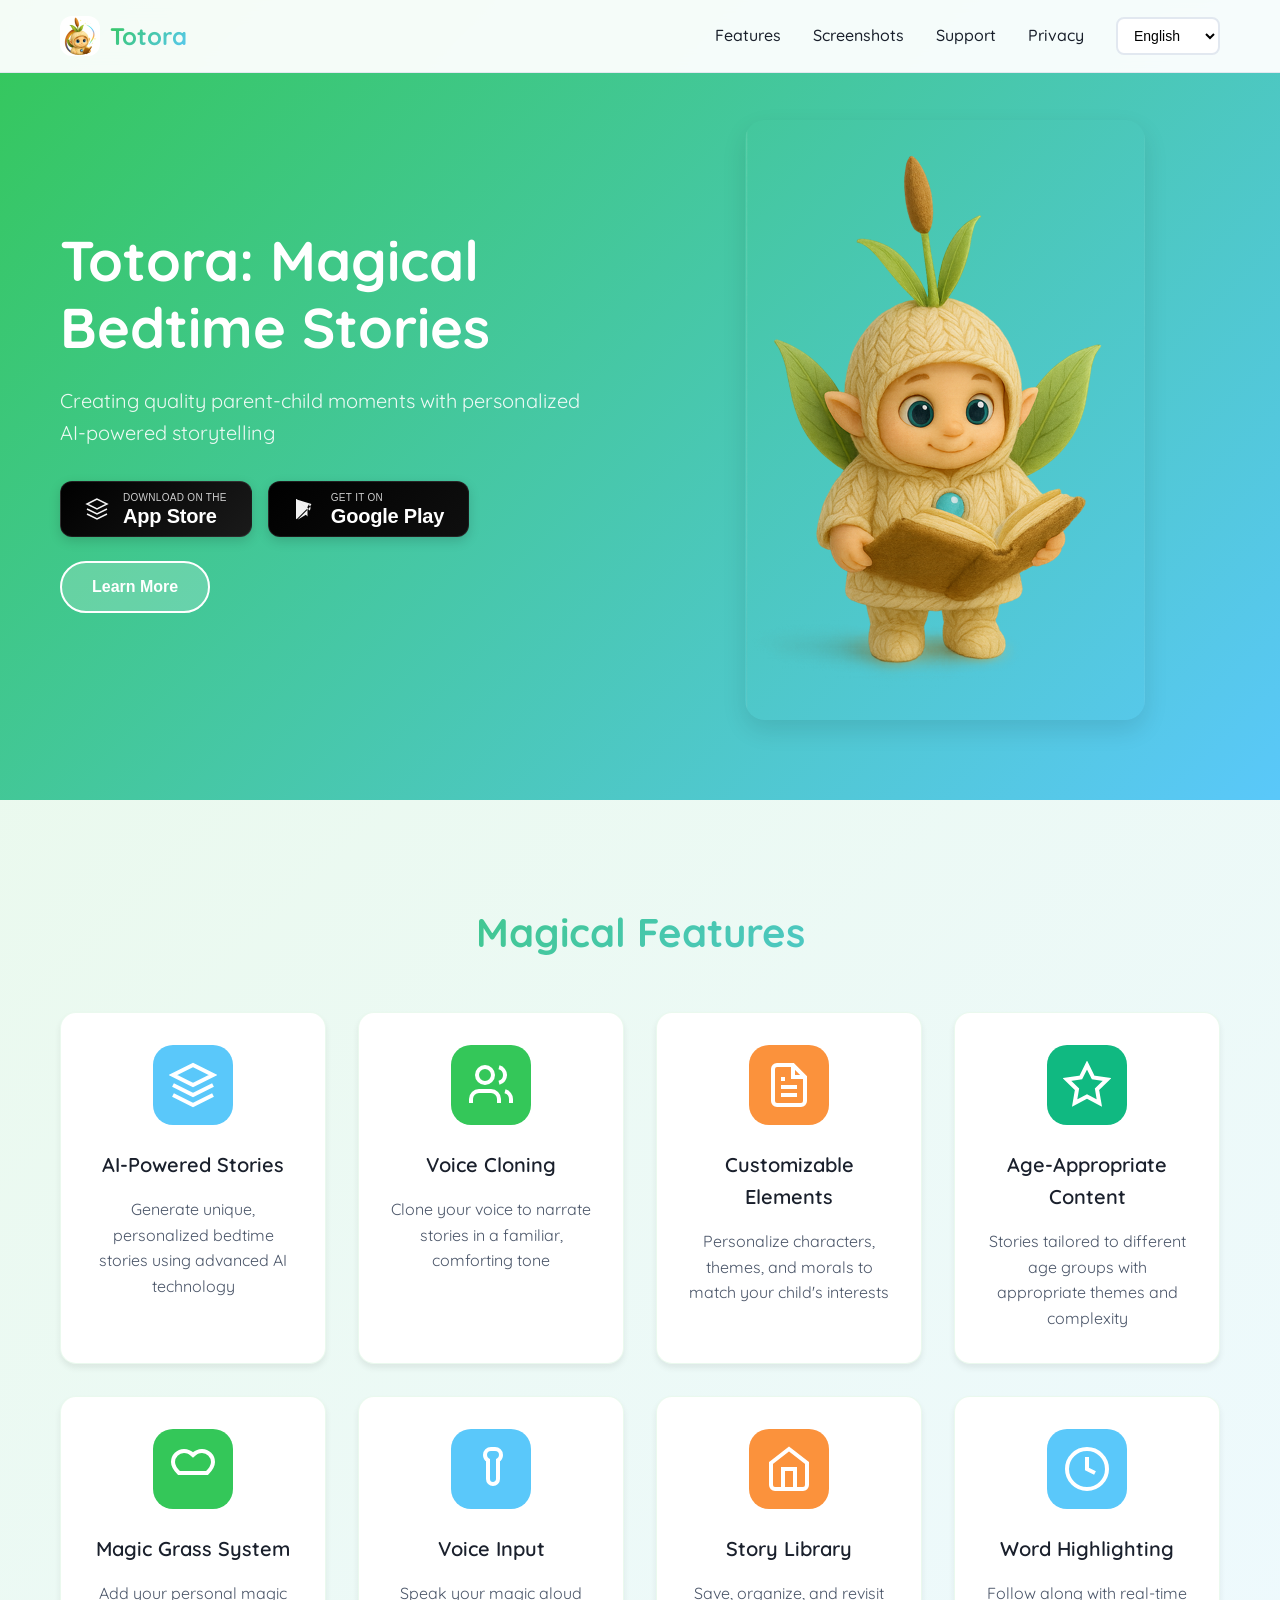
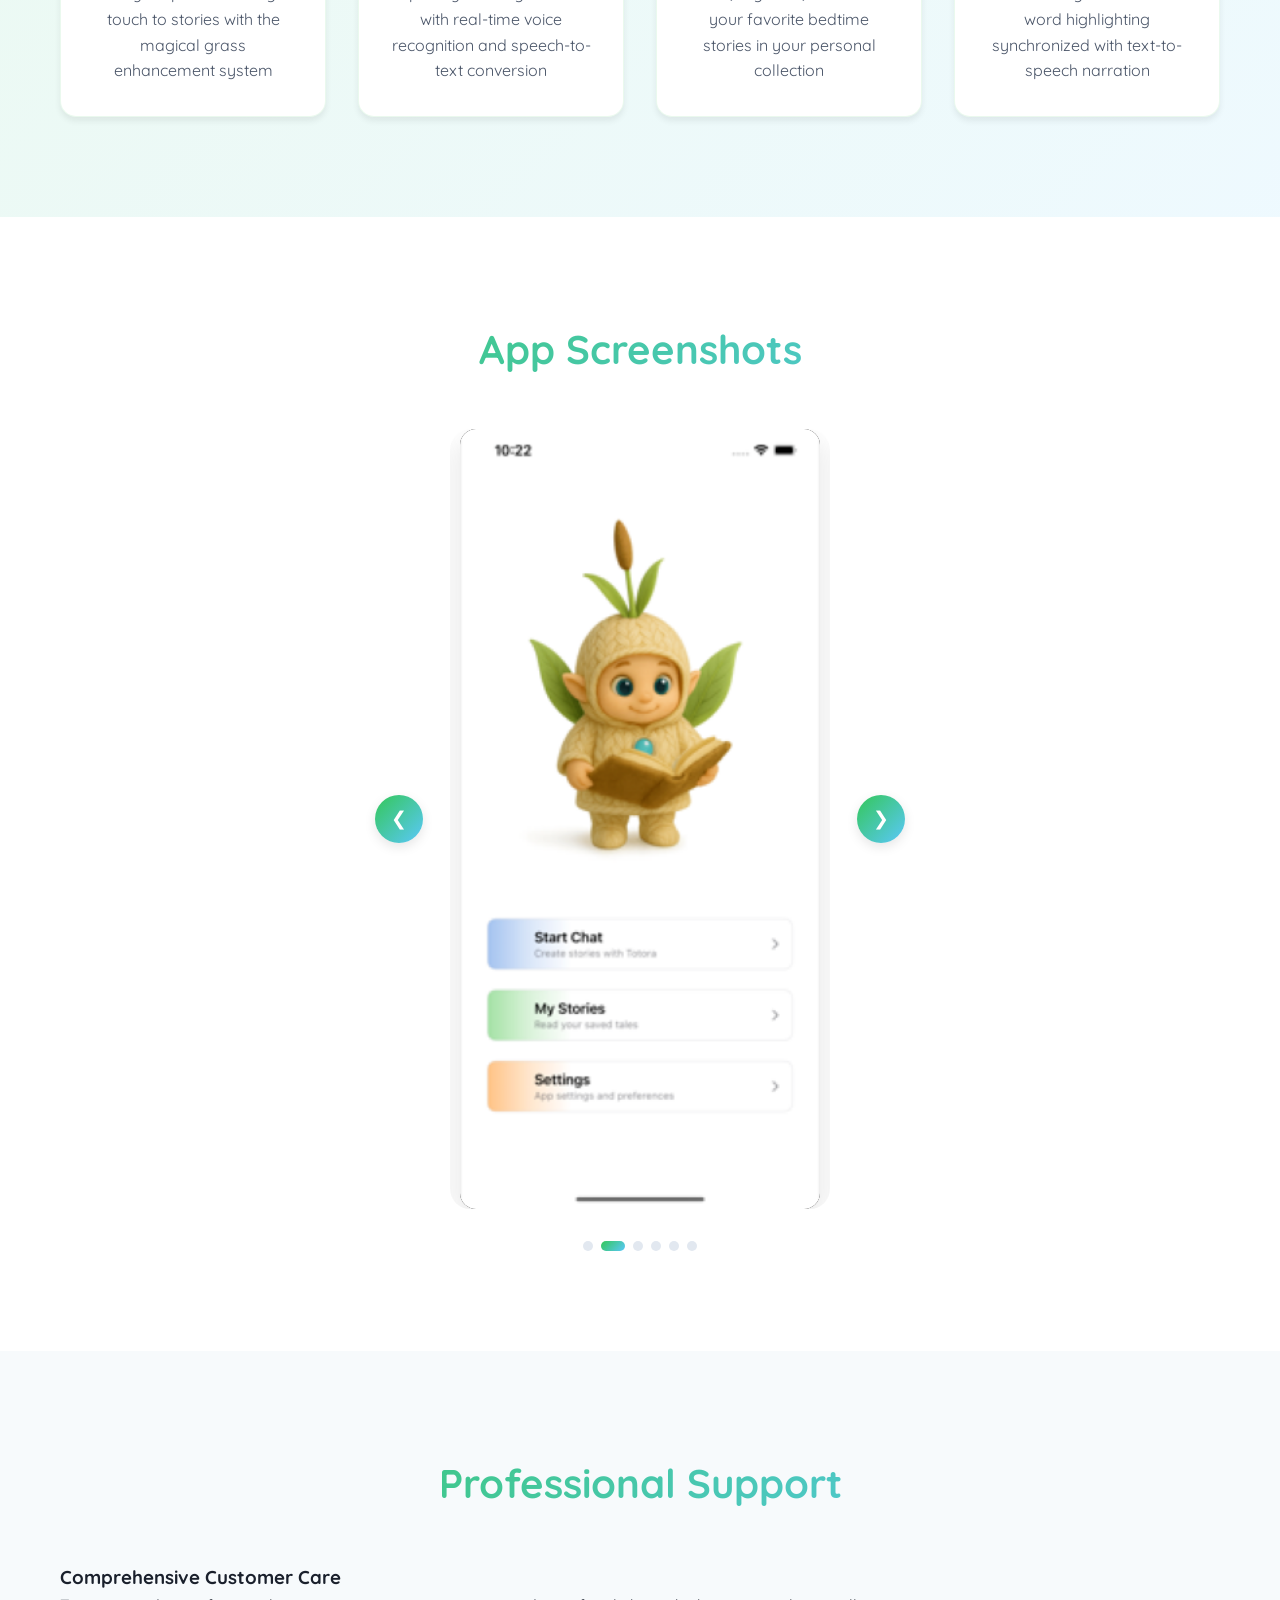
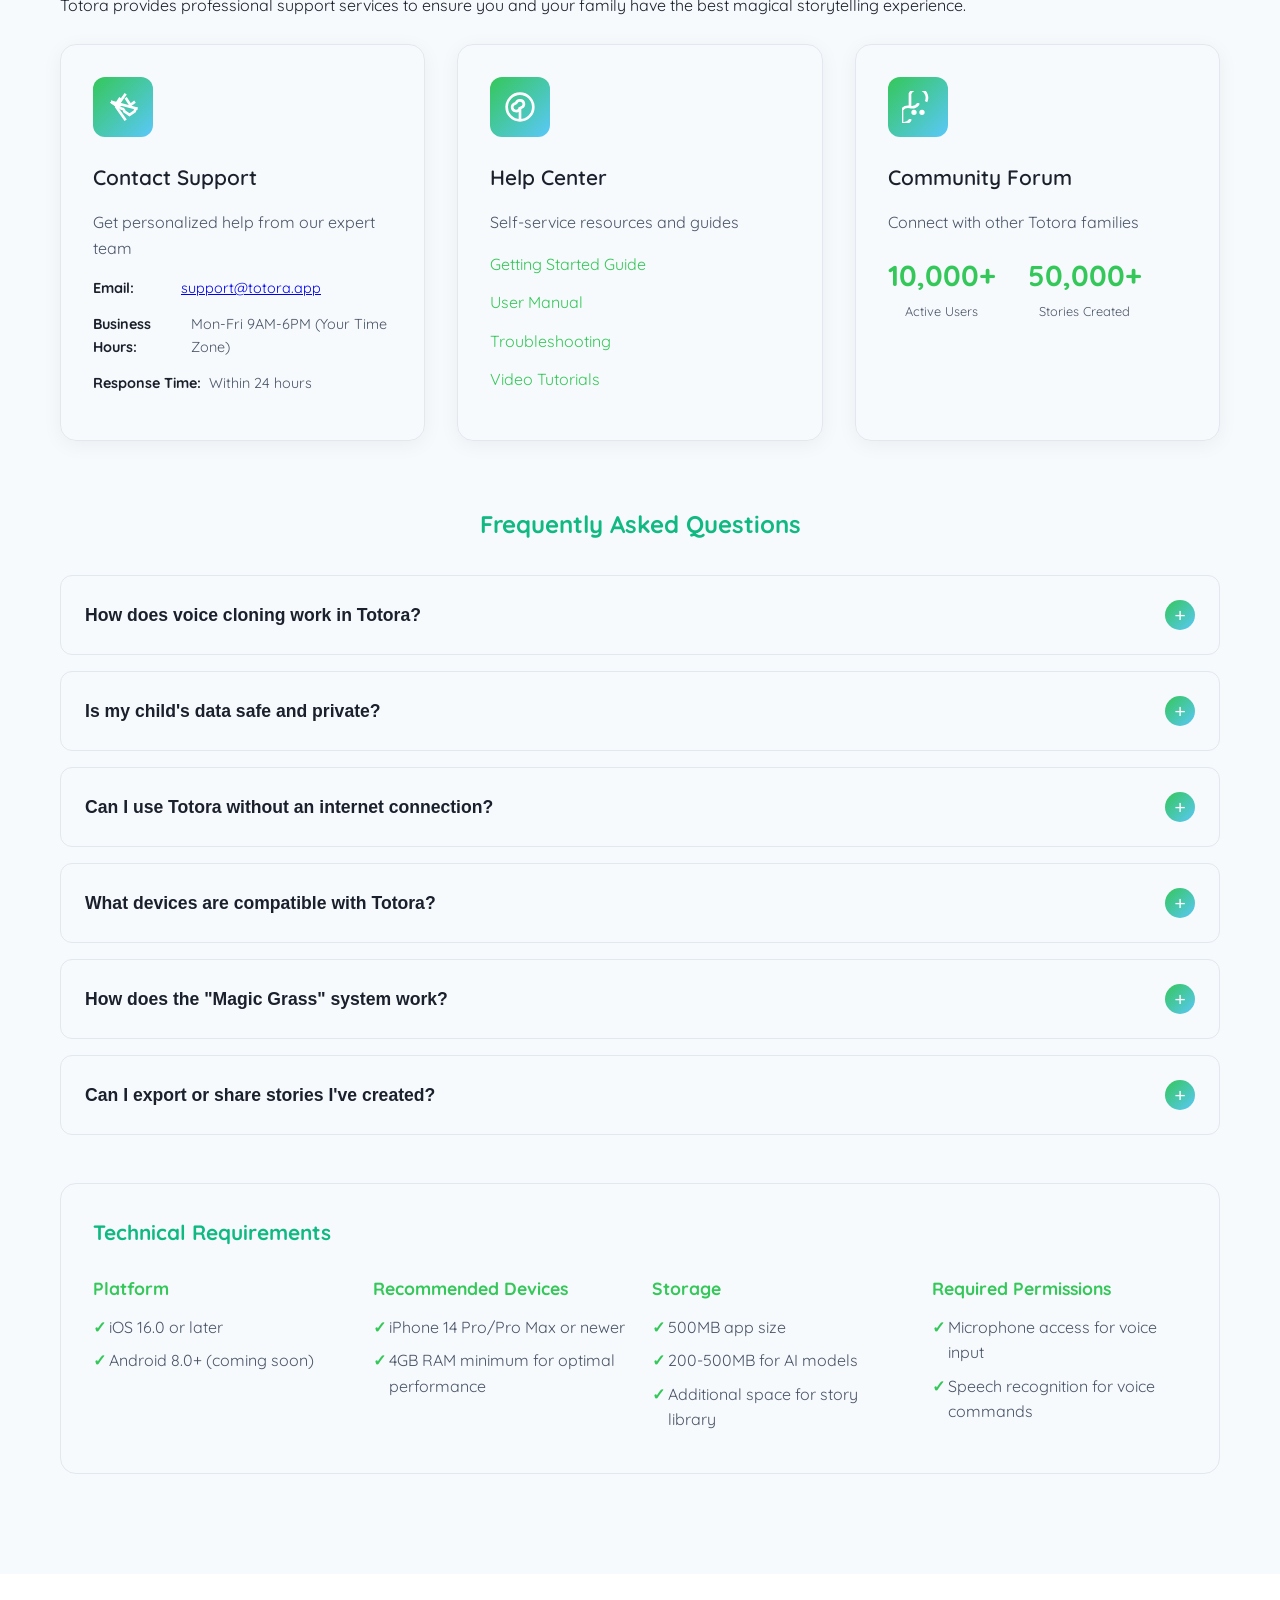
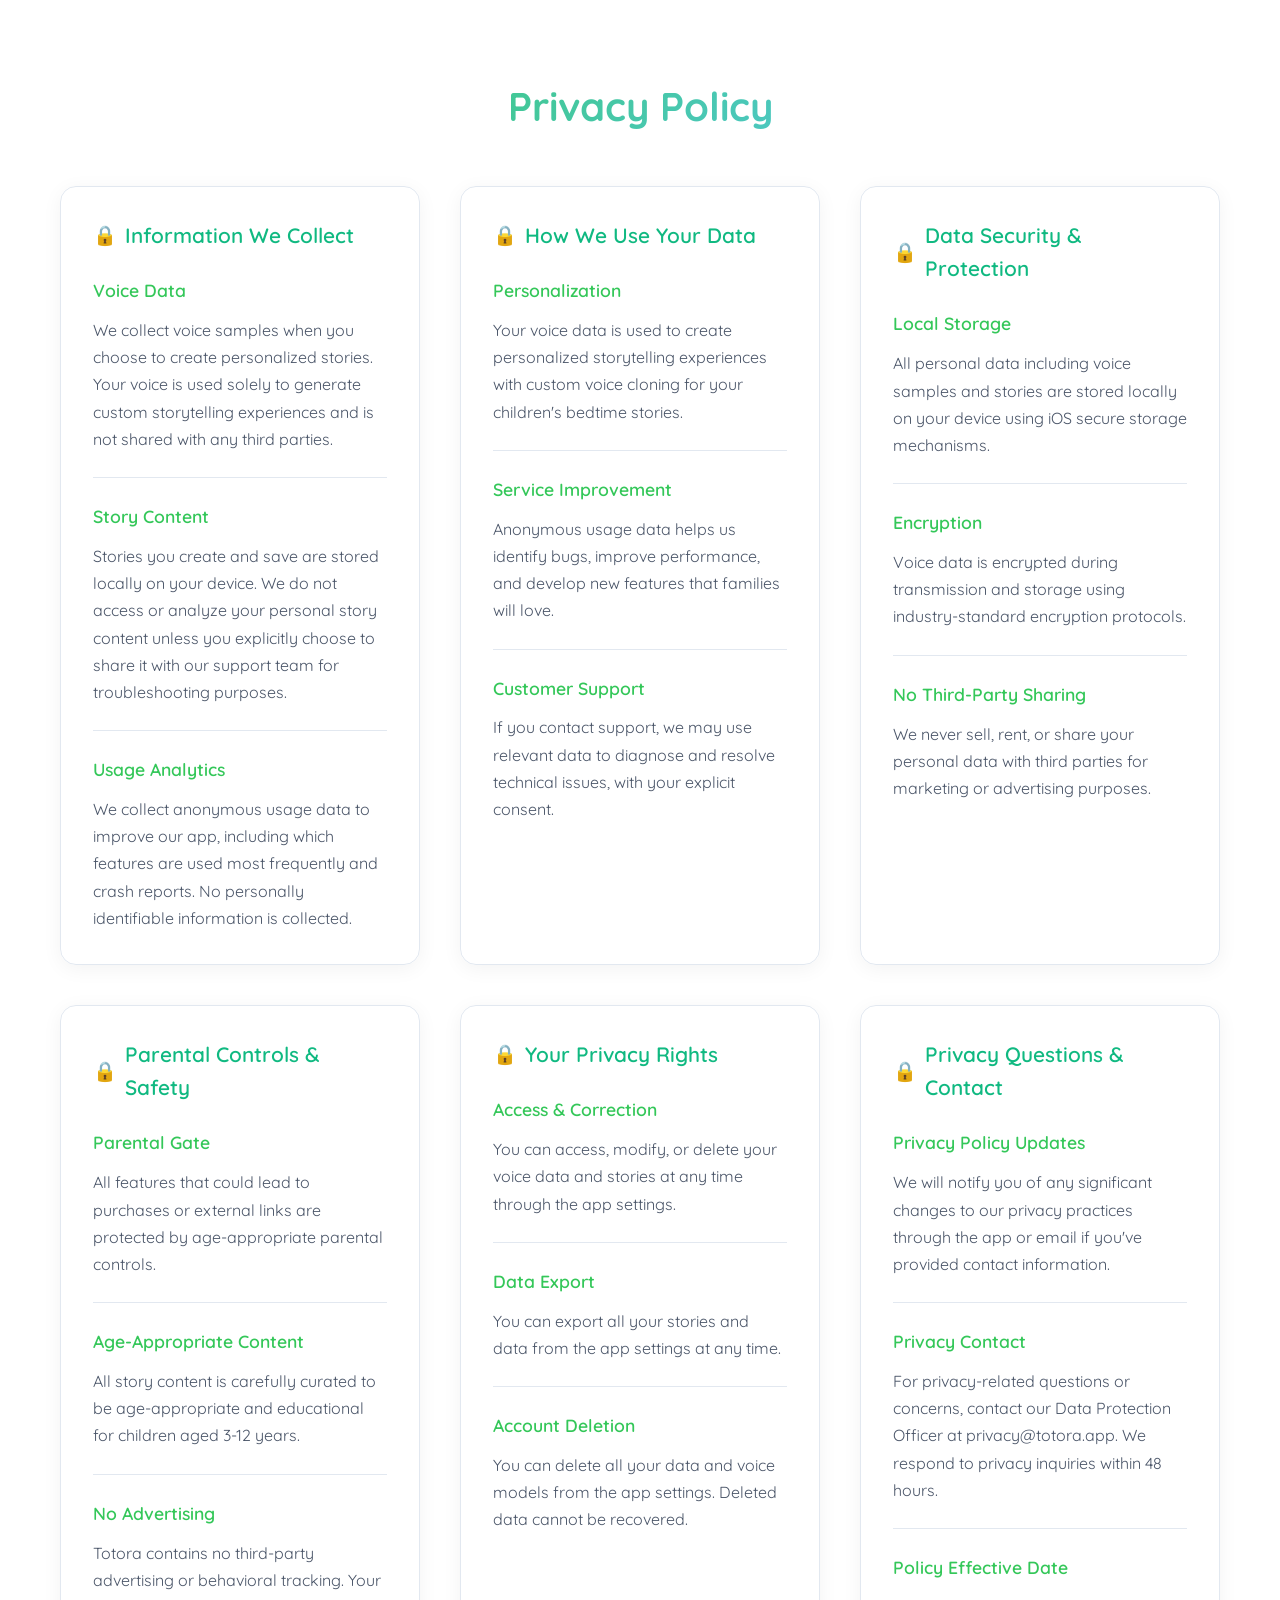
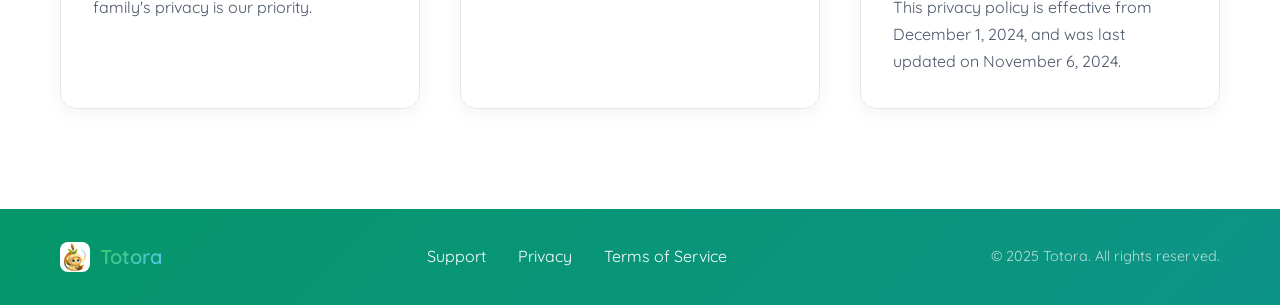
==== commit d06bfd27: "seperate i18n files" ====
--- a/index.html
+++ b/index.html
@@ -210,6 +210,7 @@
             <div class="support-content">
                 <h3 data-i18n="support_subtitle">Comprehensive Customer Care</h3>
                 <p data-i18n="support_description">Totora provides professional support services to ensure you and your family have the best magical storytelling experience.</p>
+                <br>
             </div>
 
             <!-- Support Channels -->
@@ -357,19 +358,7 @@
                     </div>
                 </div>
 
-                <!-- Test FAQ without translation -->
-                <div class="faq-item">
-                    <button class="faq-question">
-                        <h4>Test Question - This should work</h4>
-                        <div class="faq-icon">+</div>
-                    </button>
-                    <div class="faq-answer">
-                        <div class="faq-answer-content">
-                            <p>This is a test answer that should be visible when you click the question above. If you can see this, the FAQ system is working correctly.</p>
-                        </div>
-                    </div>
-                </div>
-            </div>
+              </div>
 
             <!-- Technical Requirements -->
             <div class="tech-requirements">
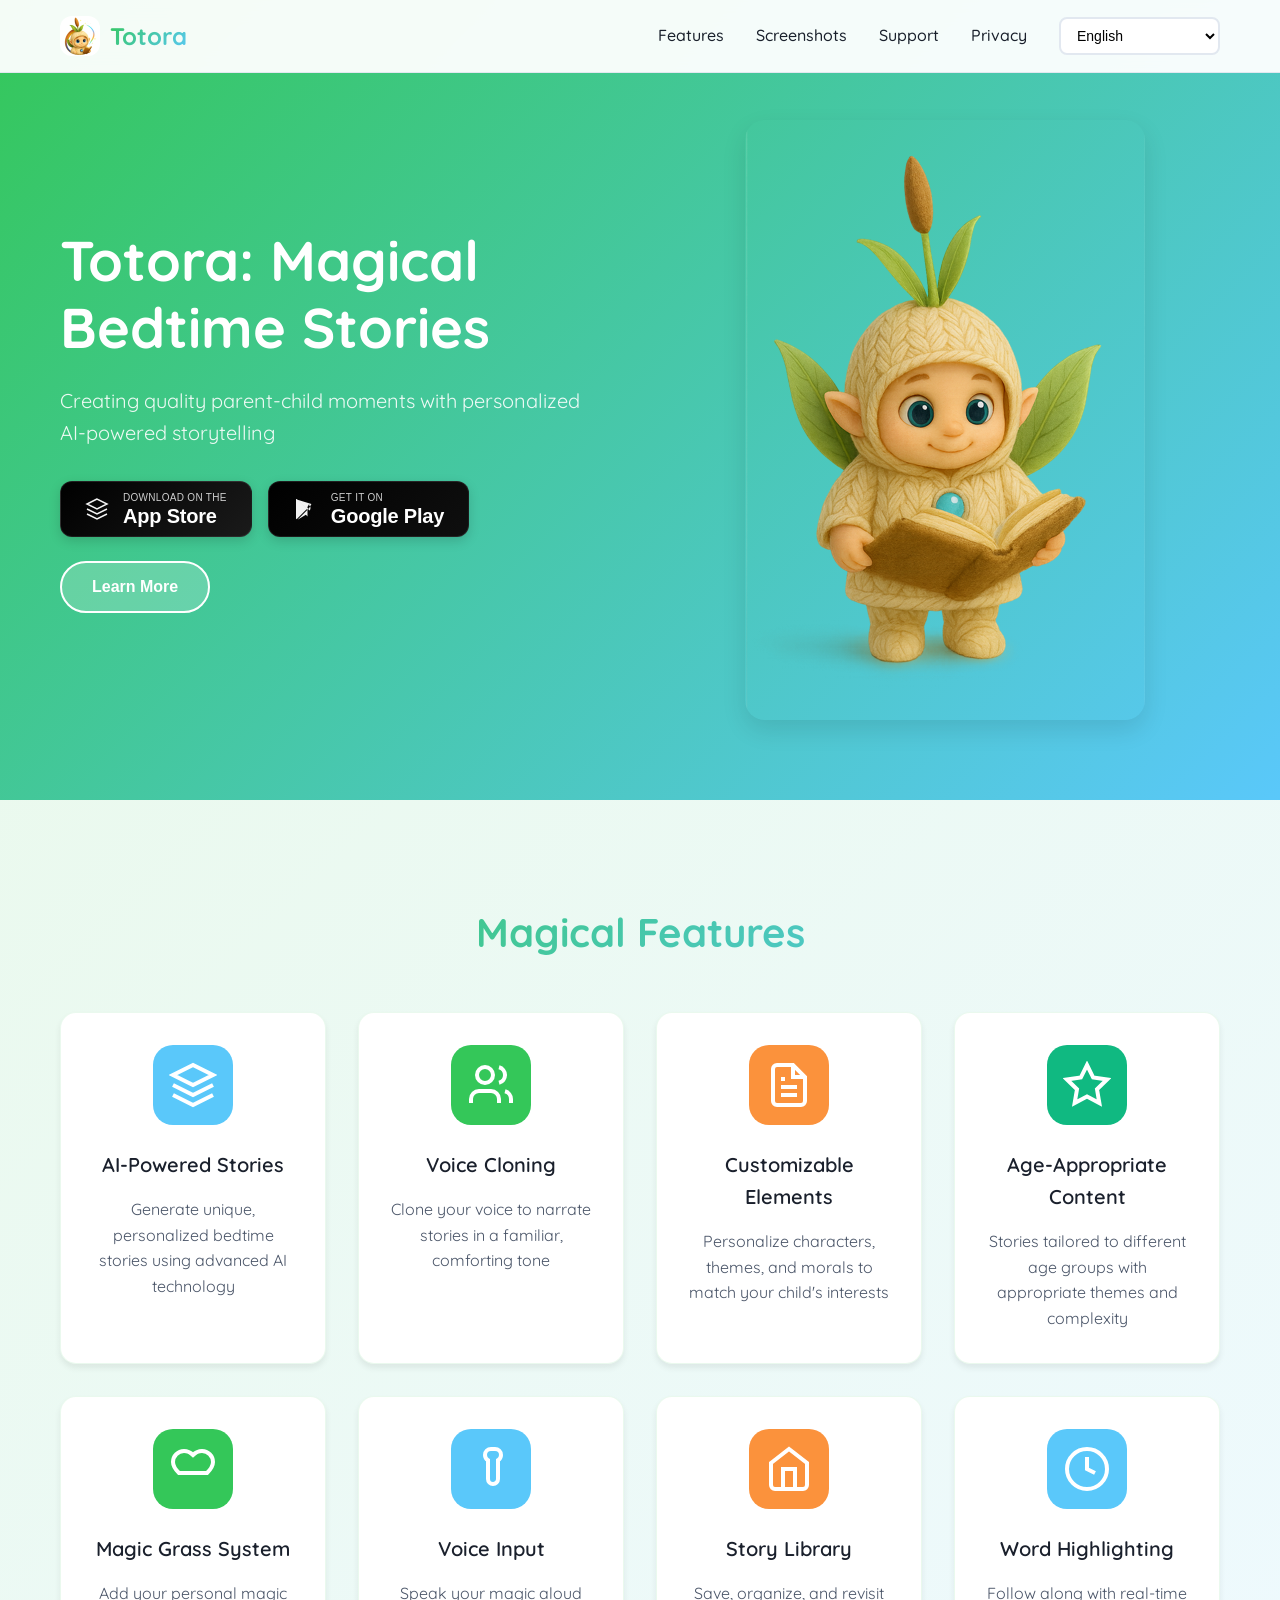
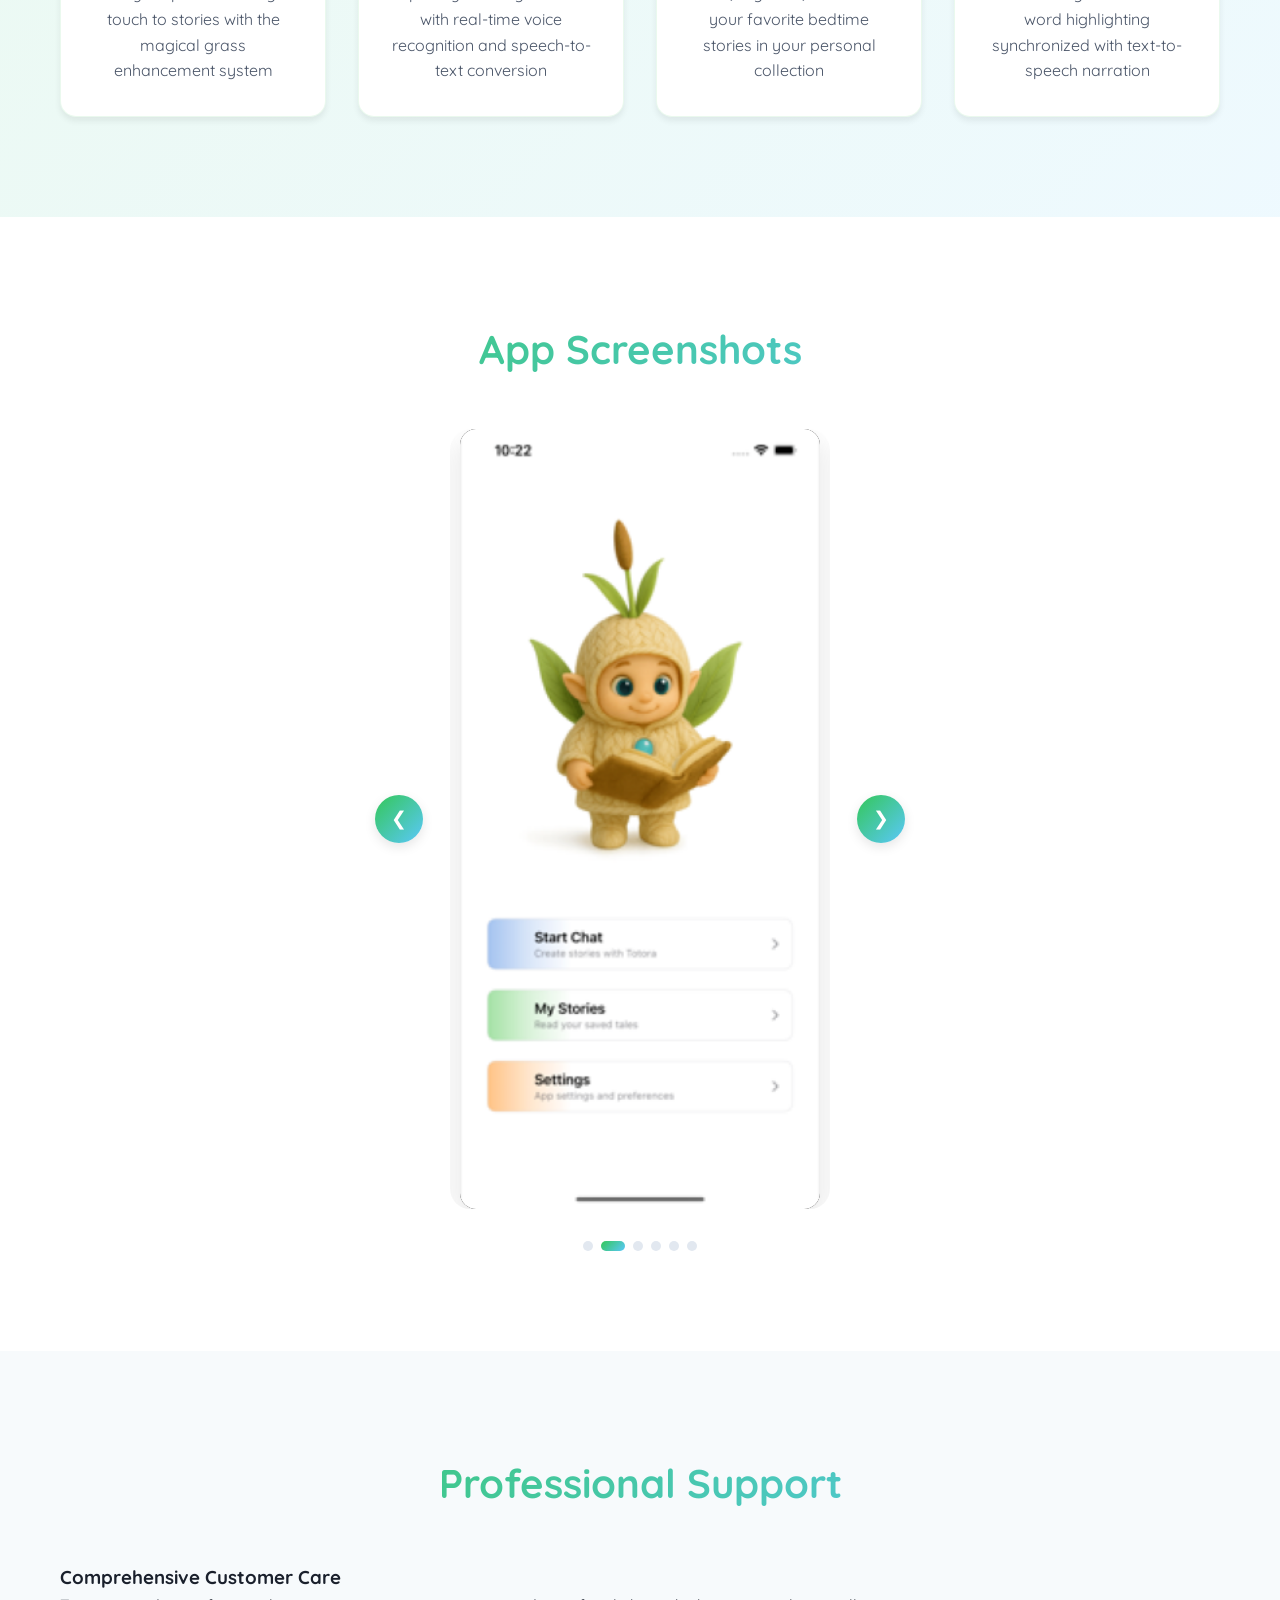
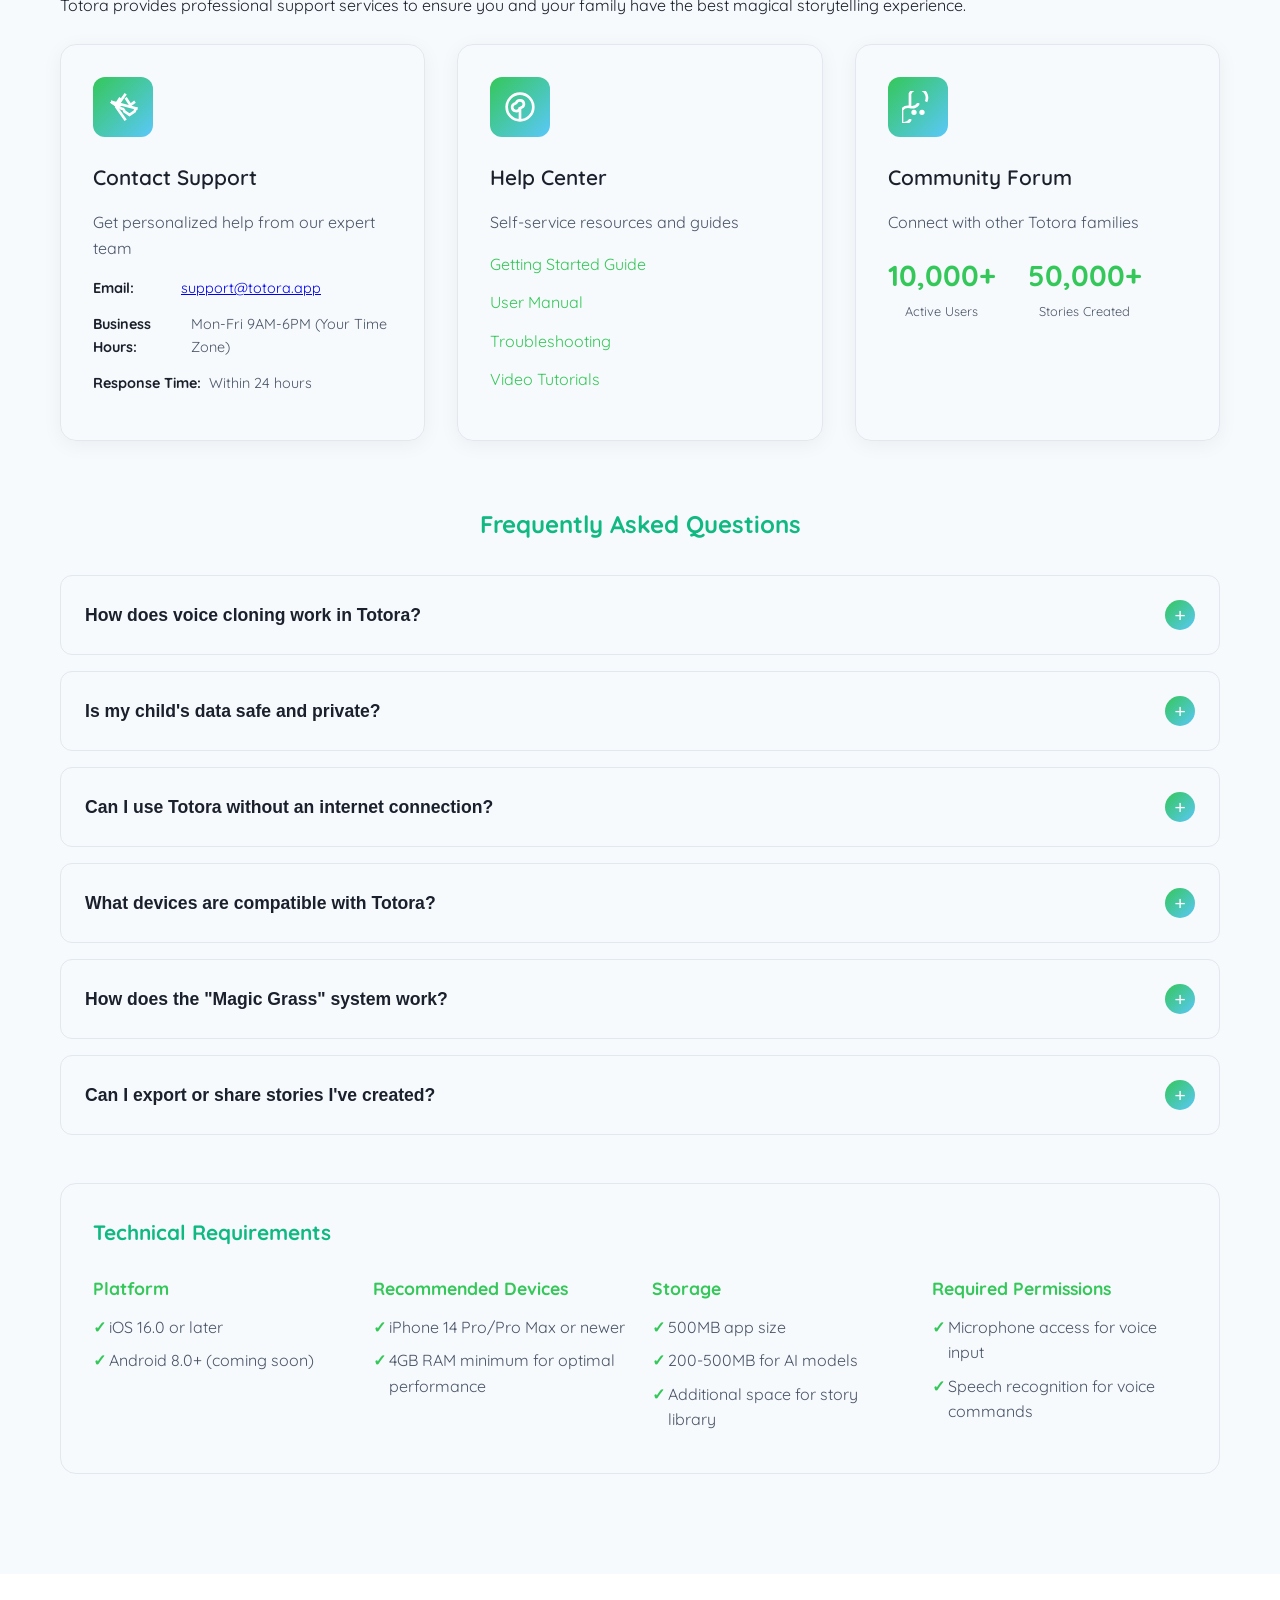
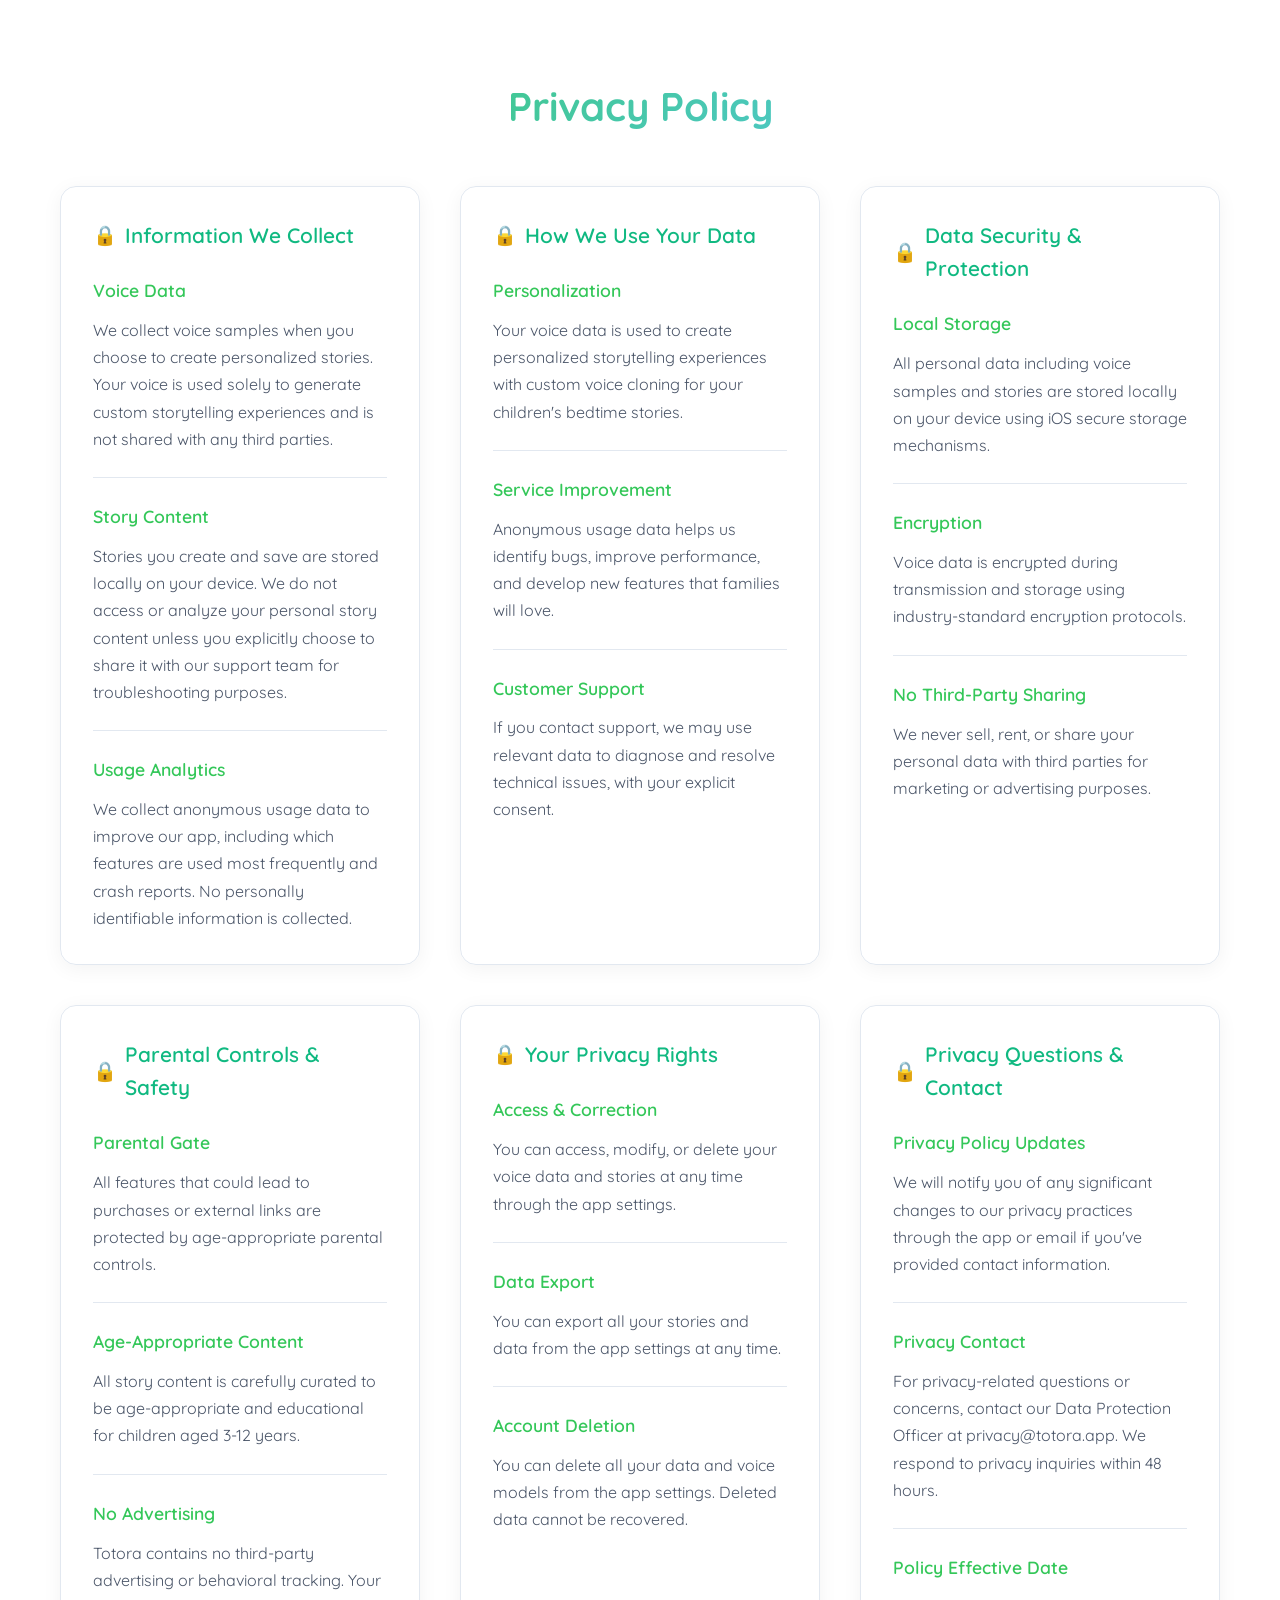
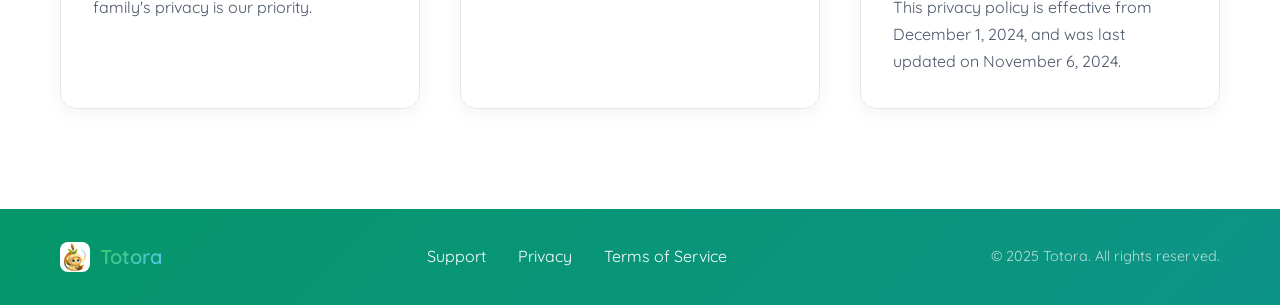
==== commit 4b99e0eb: "add more languange" ====
--- a/index.html
+++ b/index.html
@@ -29,6 +29,18 @@
                             <option value="zh-CN">简体中文</option>
                             <option value="zh-TW">繁體中文</option>
                             <option value="ja">日本語</option>
+                            <option value="ko">한국어</option>
+                            <option value="fr">Français</option>
+                            <option value="de">Deutsch</option>
+                            <option value="es">Español</option>
+                            <option value="it">Italiano</option>
+                            <option value="ru">Русский</option>
+                            <option value="ar">العربية</option>
+                            <option value="hi">हिन्दी</option>
+                            <option value="th">ไทย</option>
+                            <option value="vi">Tiếng Việt</option>
+                            <option value="id">Bahasa Indonesia</option>
+                            <option value="pt">Português</option>
                         </select>
                     </div>
                 </div>
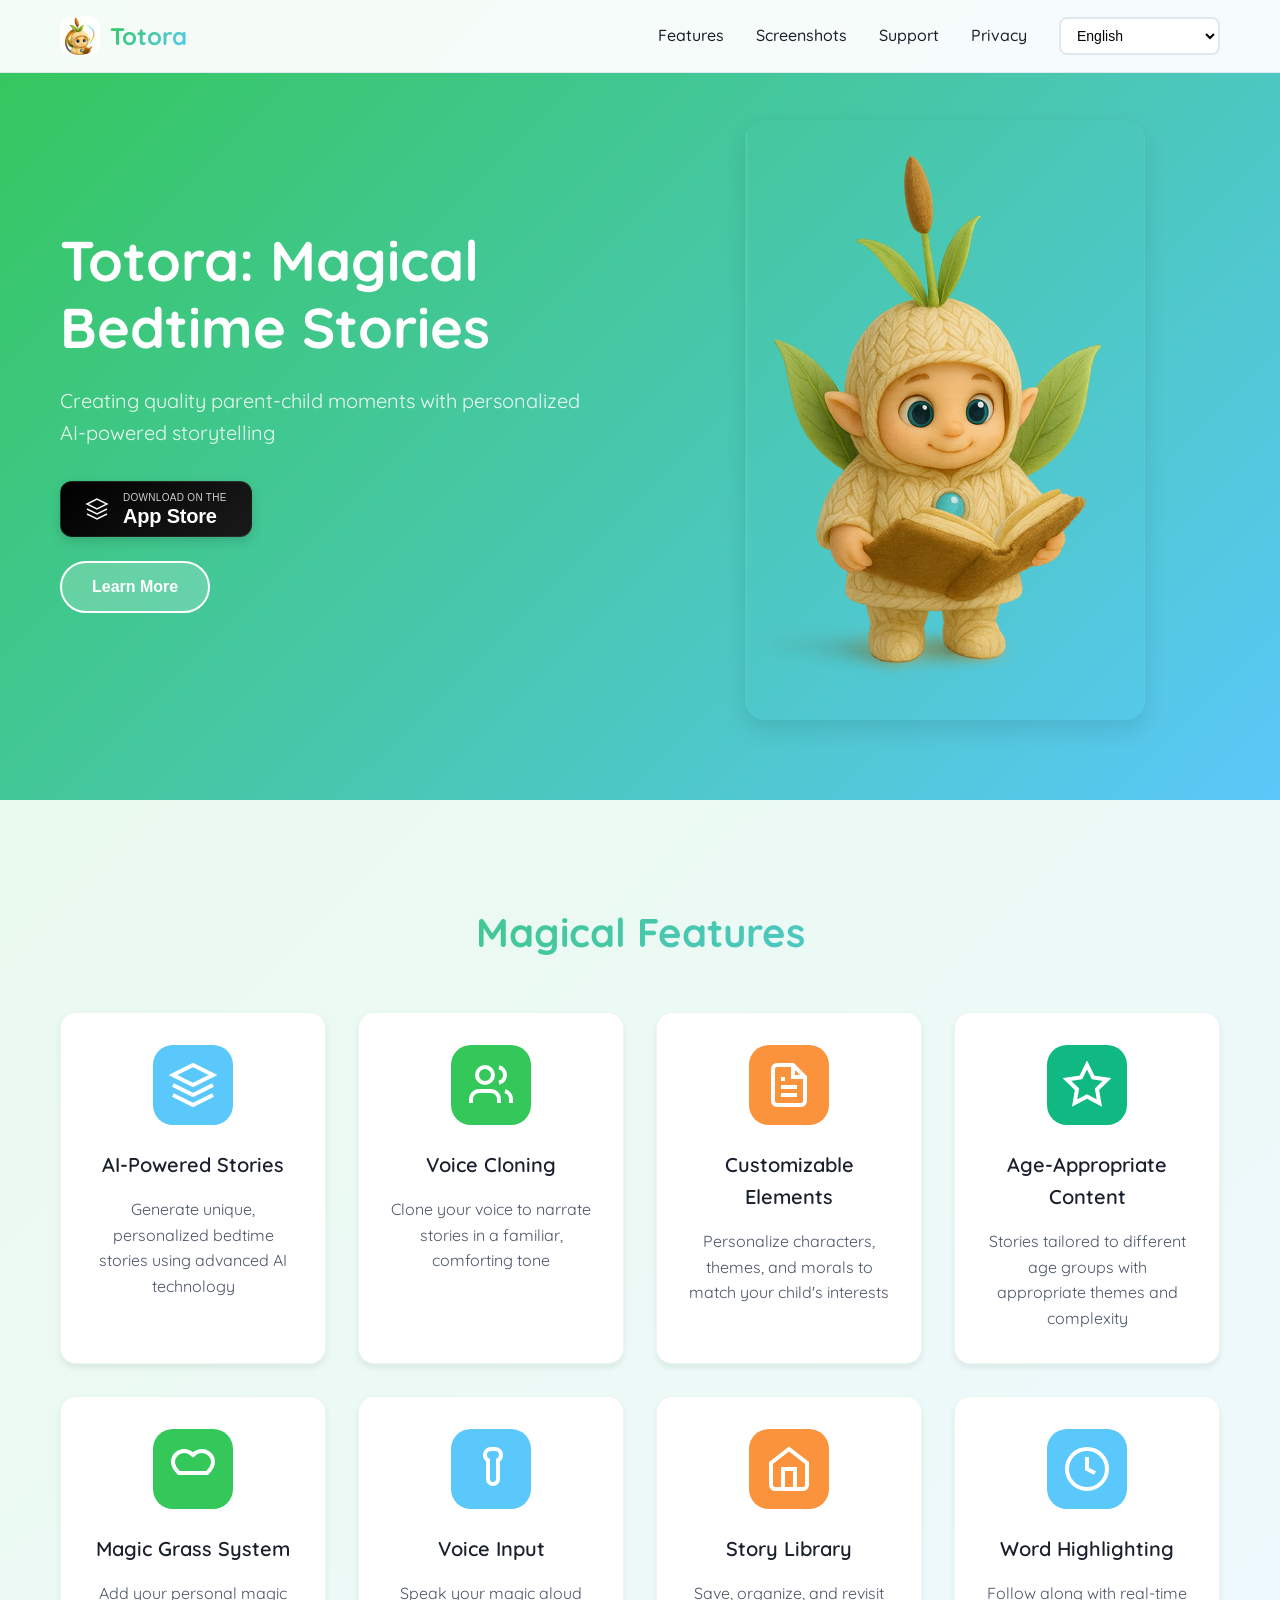
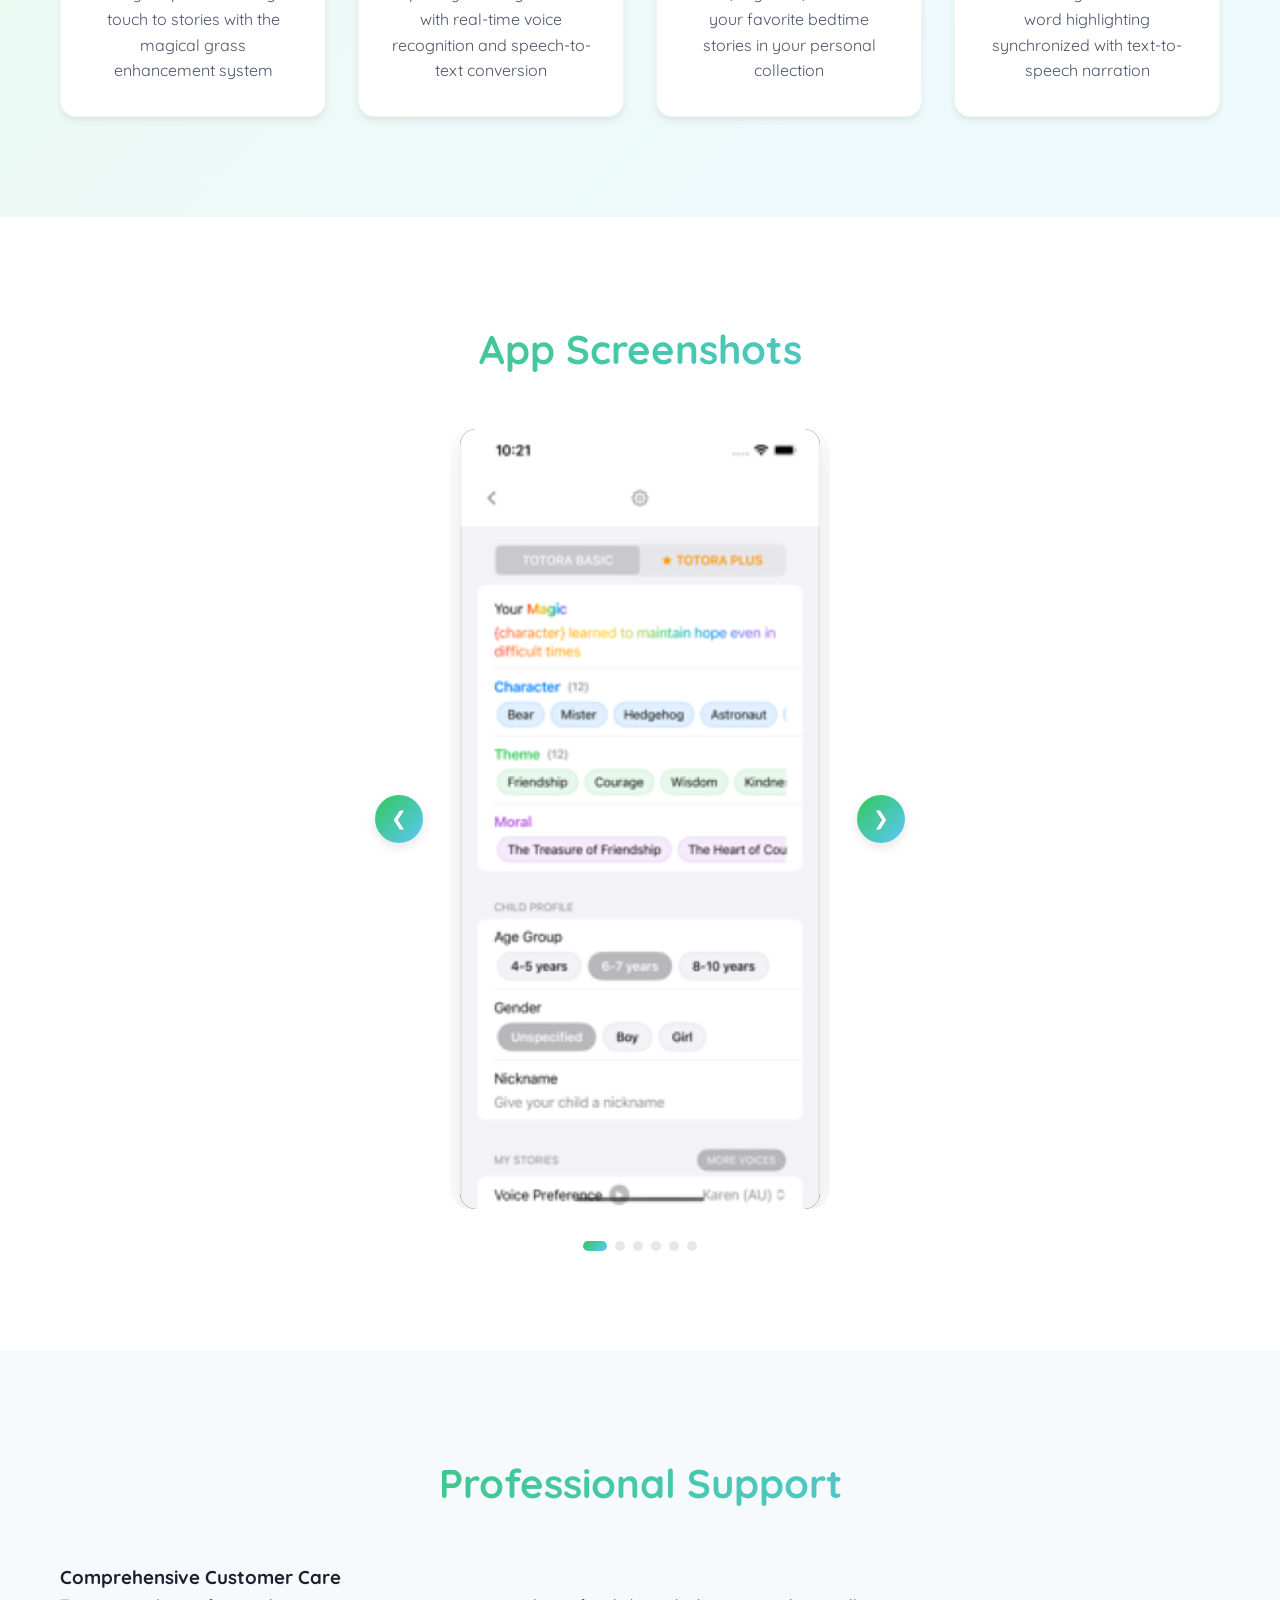
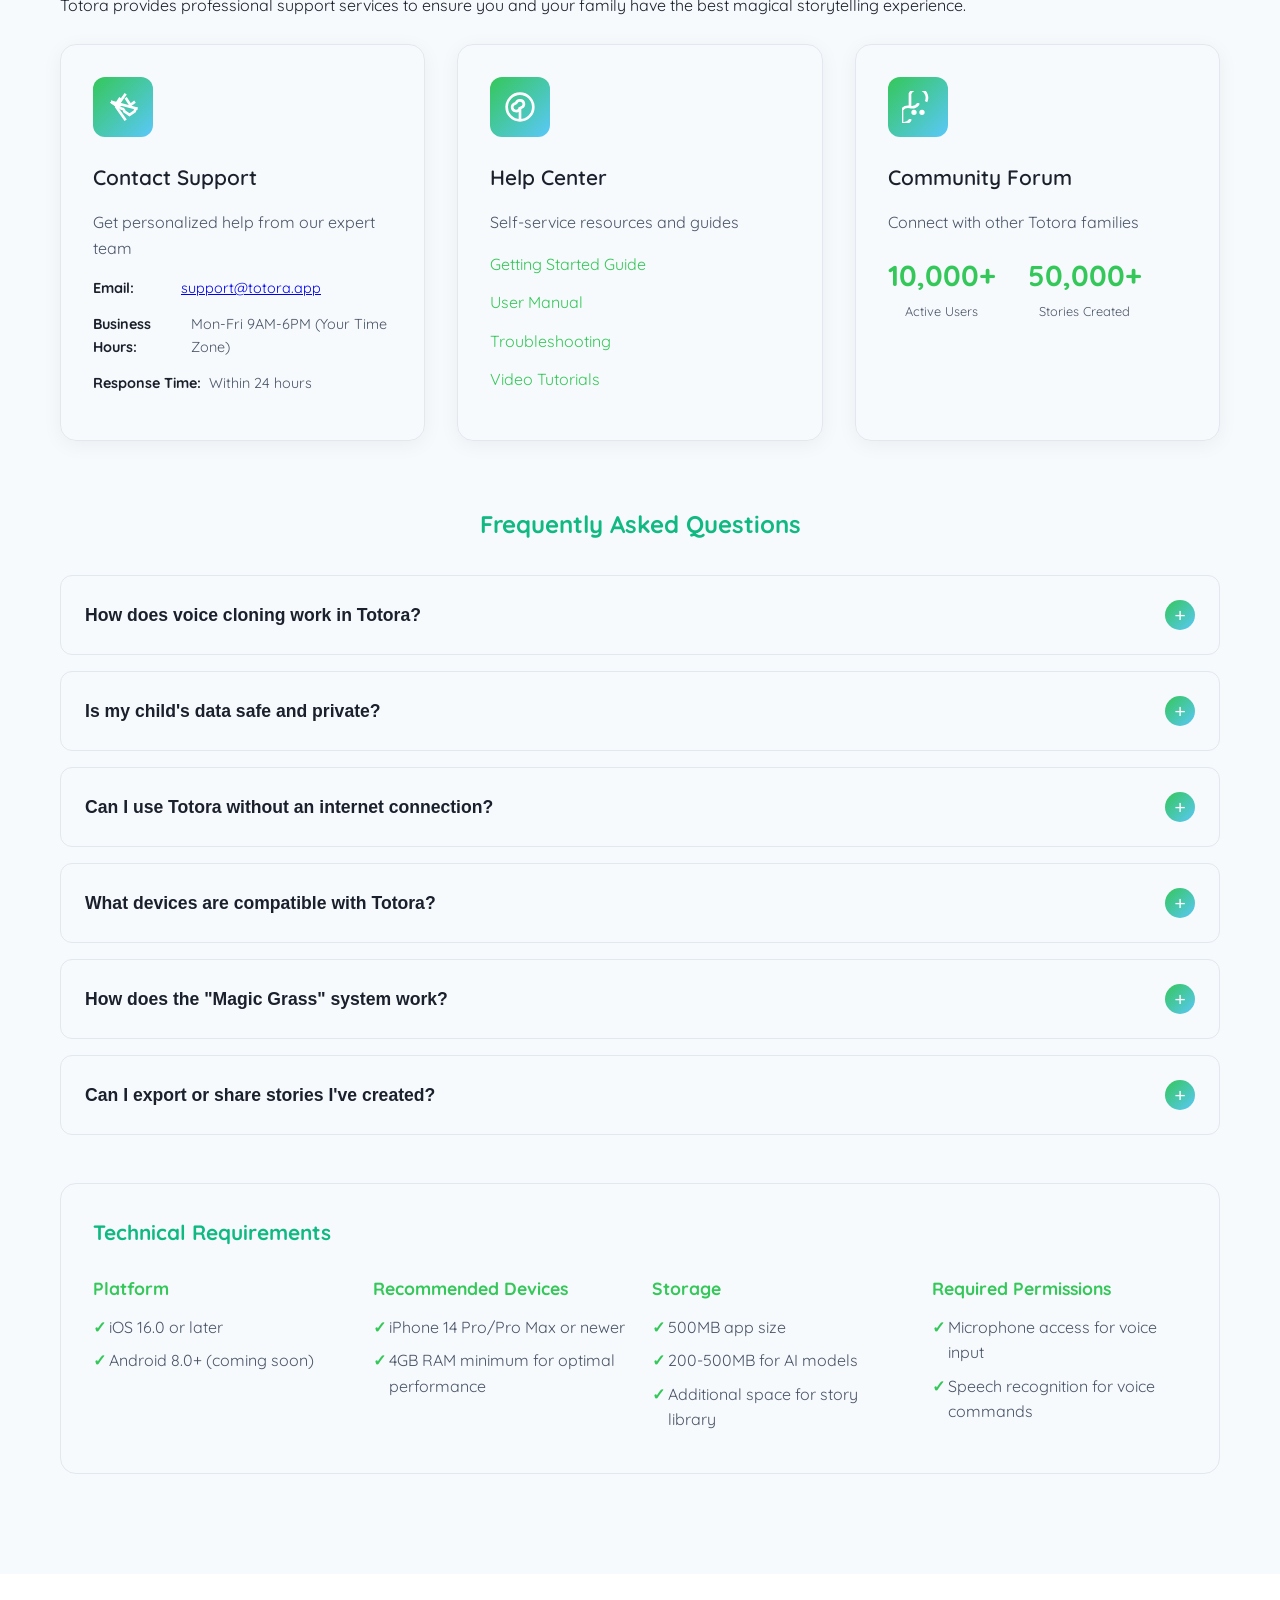
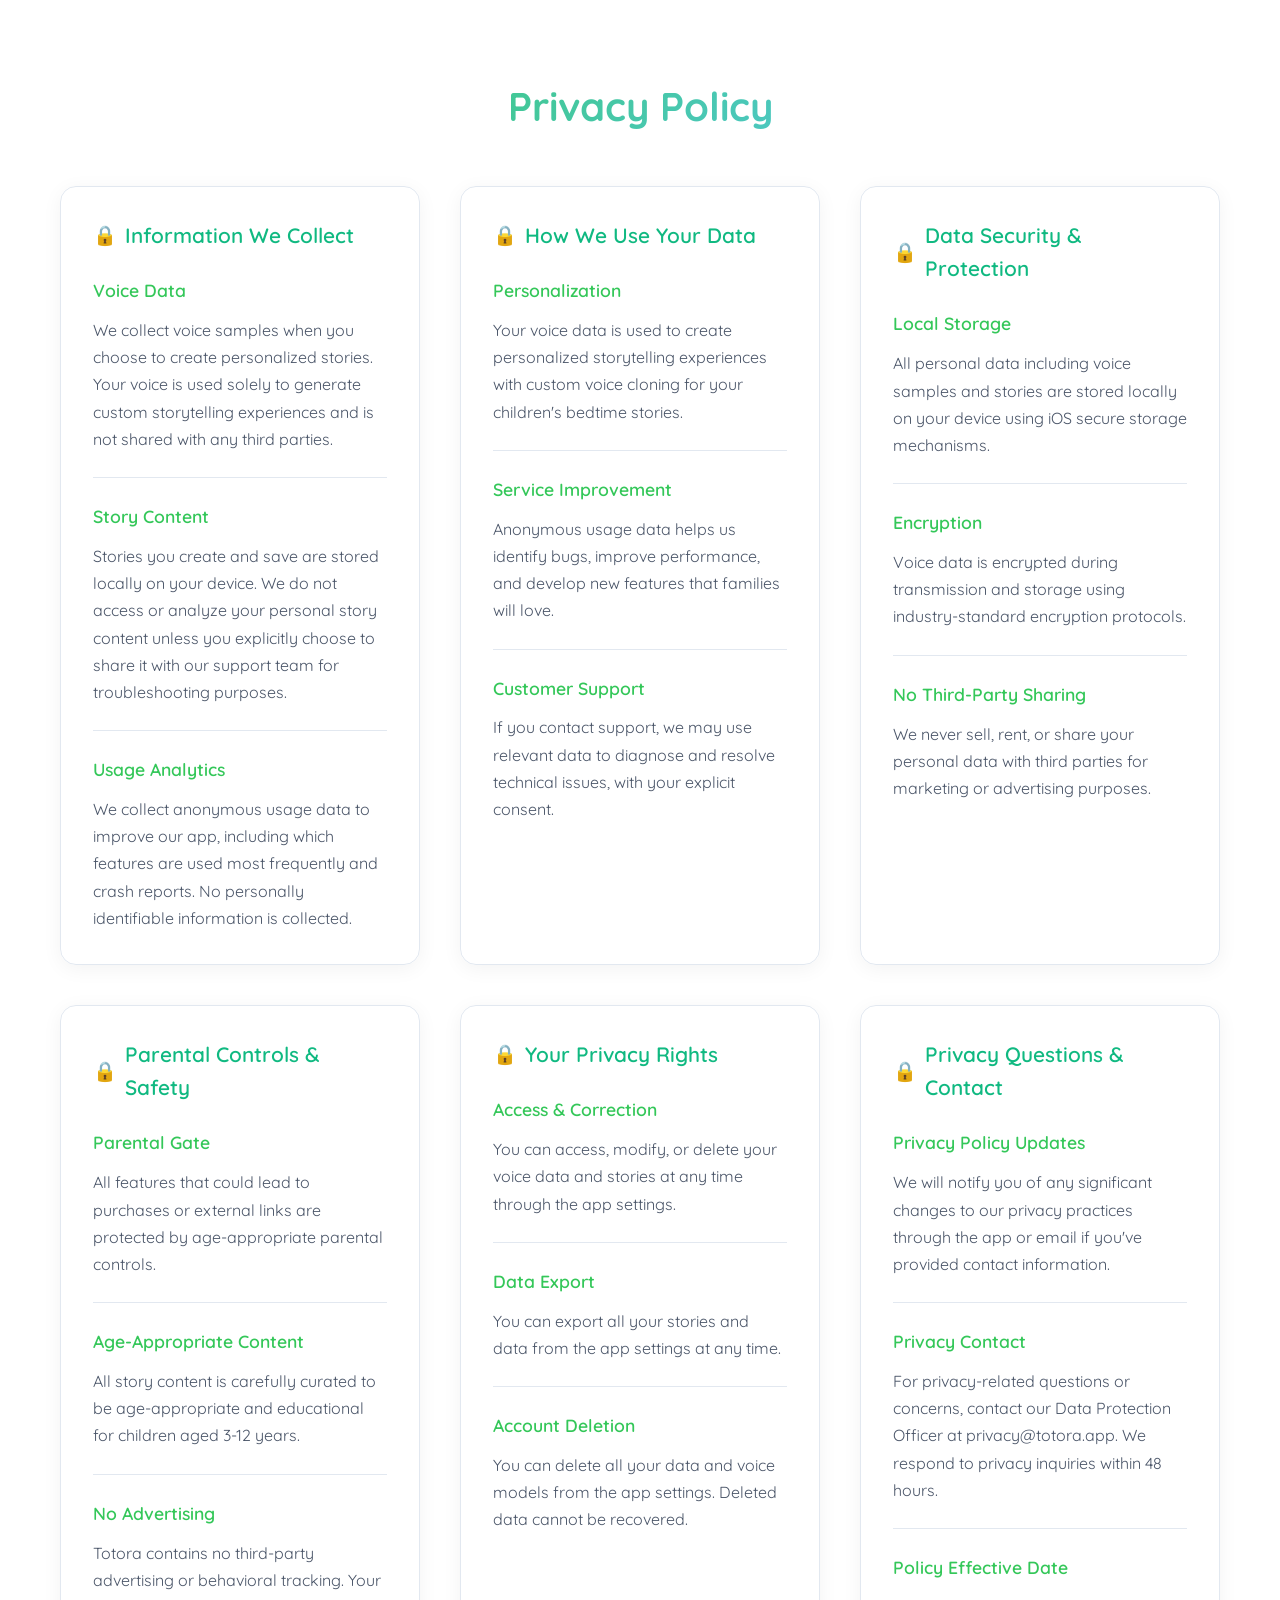
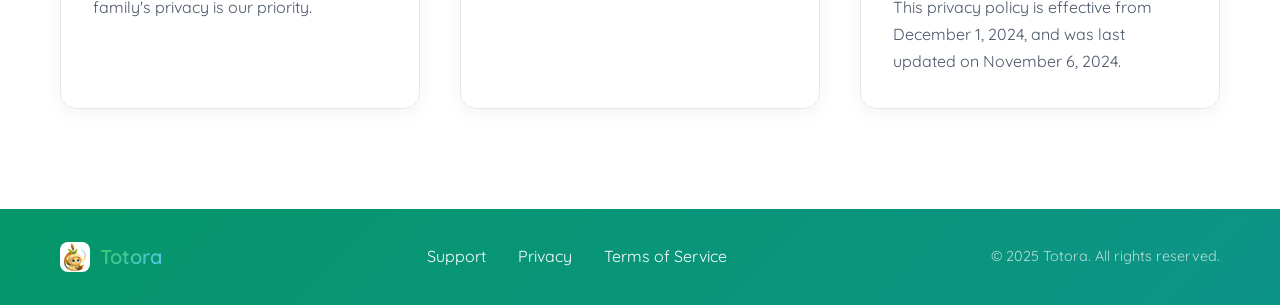
==== commit 7d5426f0: "fallback screenshoot on english images" ====
--- a/index.html
+++ b/index.html
@@ -76,19 +76,6 @@
                                 </div>
                             </div>
                         </a>
-                        <a href="#" class="store-button play-store-button" aria-label="Get it on Google Play">
-                            <div class="store-button-content">
-                                <div class="store-icon">
-                                    <svg width="24" height="24" viewBox="0 0 24 24" fill="currentColor">
-                                        <path d="M3.609 1.814L13.792 12 3.61 22.186a.996.996 0 0 1-.61-.92V2.734c0-.446.3-.828.61-.92zm10.89 10.893l-9.937 9.937 8.302-4.876 1.635 1.635zm-9.937-9.937l9.937 9.937 1.635-1.635 2.318-4.067zm11.598 5.724c.626.37 1.352 1.06 1.352 2.506 0 1.446-.726 2.136-1.352 2.506l-1.835-3.194 1.835-3.194z"/>
-                                    </svg>
-                                </div>
-                                <div class="store-text">
-                                    <div class="store-line-small">GET IT ON</div>
-                                    <div class="store-line-large">Google Play</div>
-                                </div>
-                            </div>
-                        </a>
                     </div>
                     <button class="btn btn-secondary" data-i18n="btn_learn_more">Learn More</button>
                 </div>
--- a/styles.css
+++ b/styles.css
@@ -283,9 +283,6 @@
     background: linear-gradient(135deg, #000000 0%, #1a1a1a 100%);
 }
 
-.play-store-button {
-    background: linear-gradient(135deg, #000000 0%, #0f0f0f 100%);
-}
 
 .store-button:hover {
     transform: translateY(-2px) scale(1.02);
@@ -303,10 +300,6 @@
     box-shadow: 0 8px 25px rgba(52, 199, 89, 0.2);
 }
 
-.play-store-button:hover {
-    background: linear-gradient(135deg, #1a1a1a 0%, #2a2a2a 100%);
-    box-shadow: 0 8px 25px rgba(90, 200, 250, 0.2);
-}
 
 .store-button:active {
     transform: translateY(0) translateZ(0);
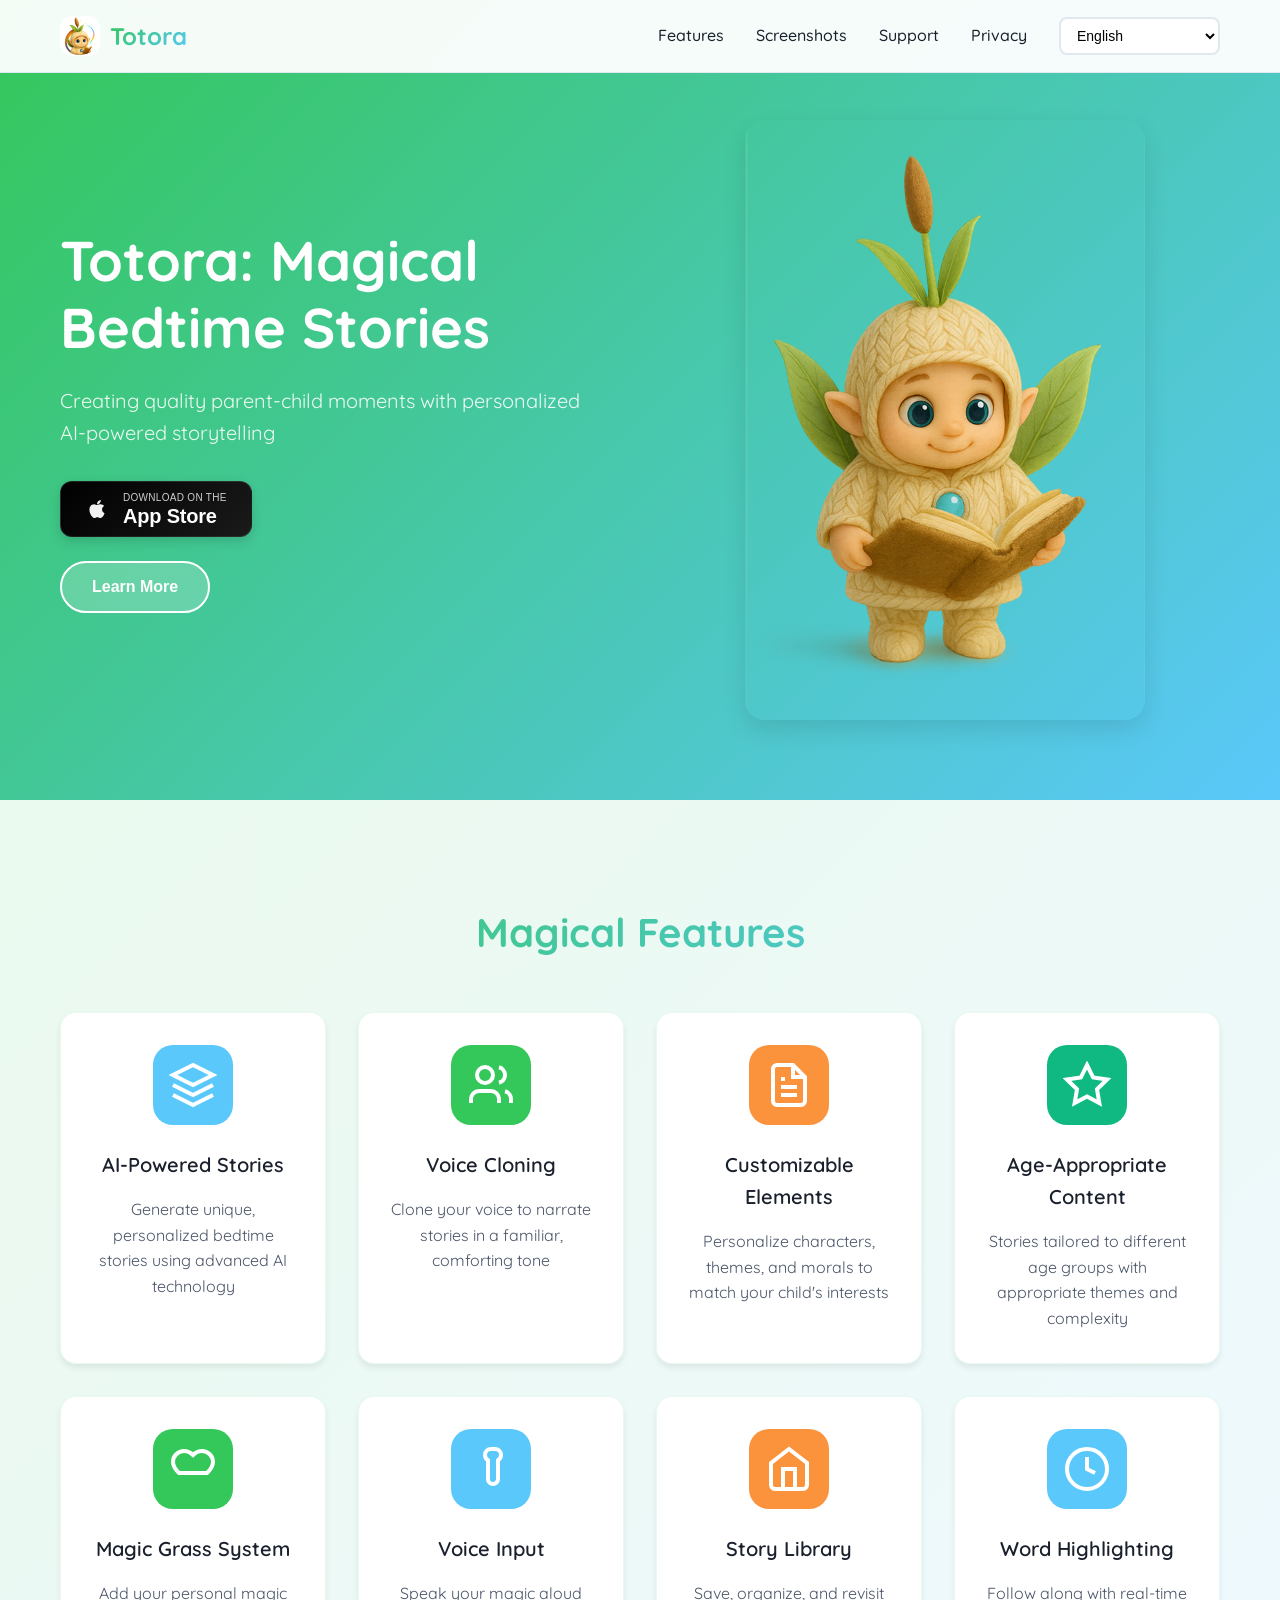
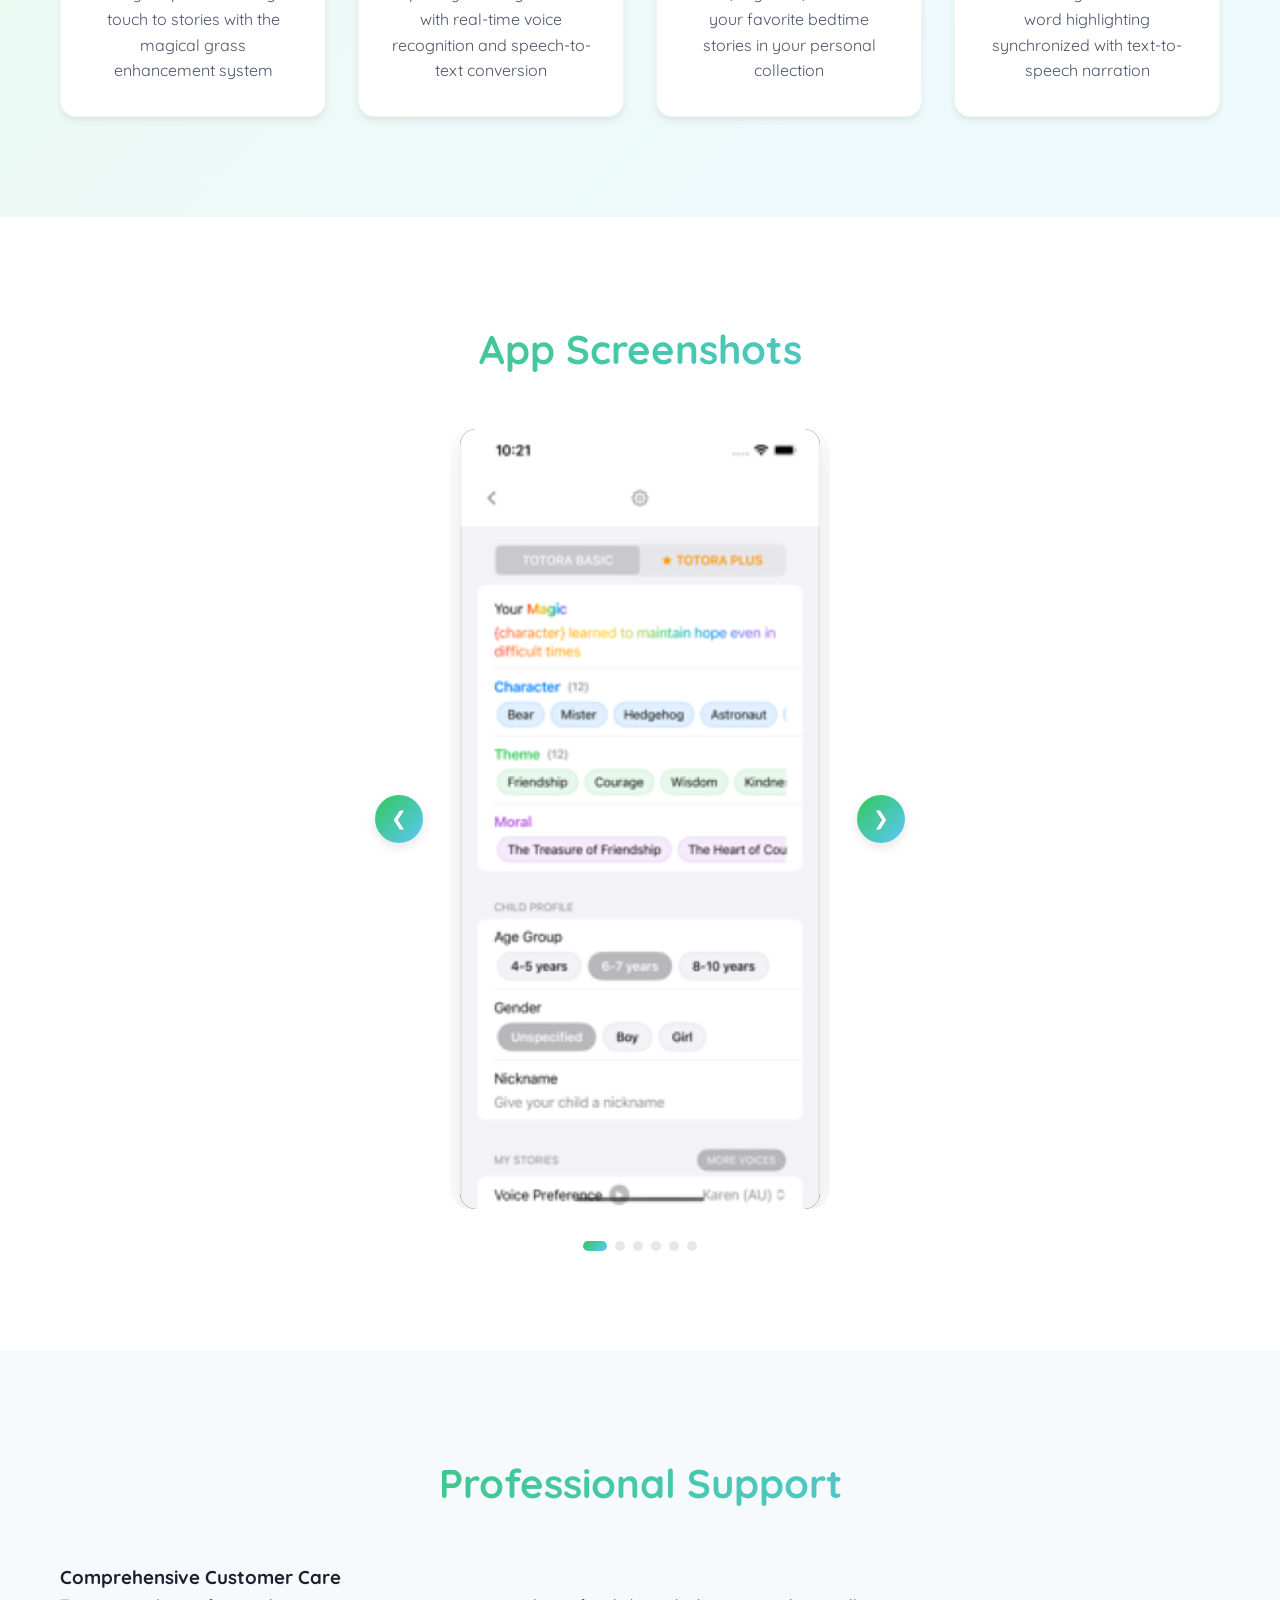
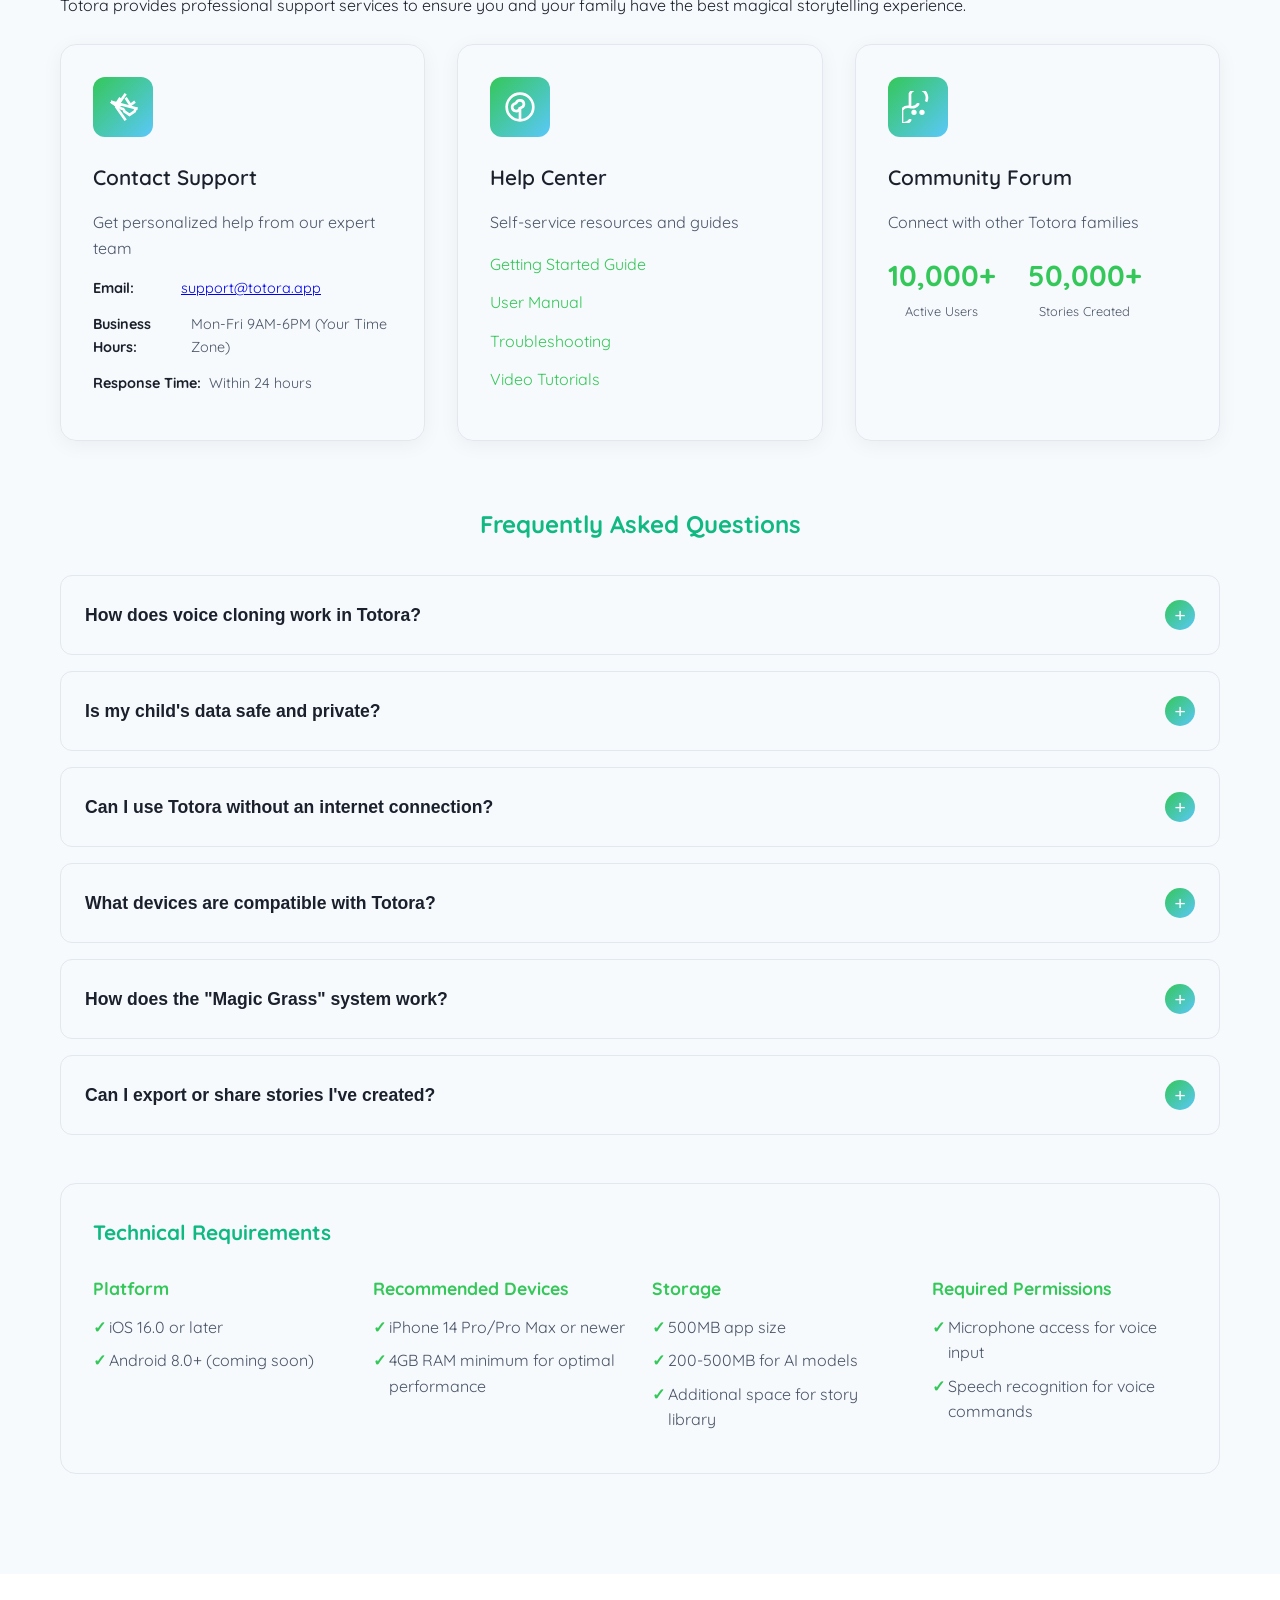
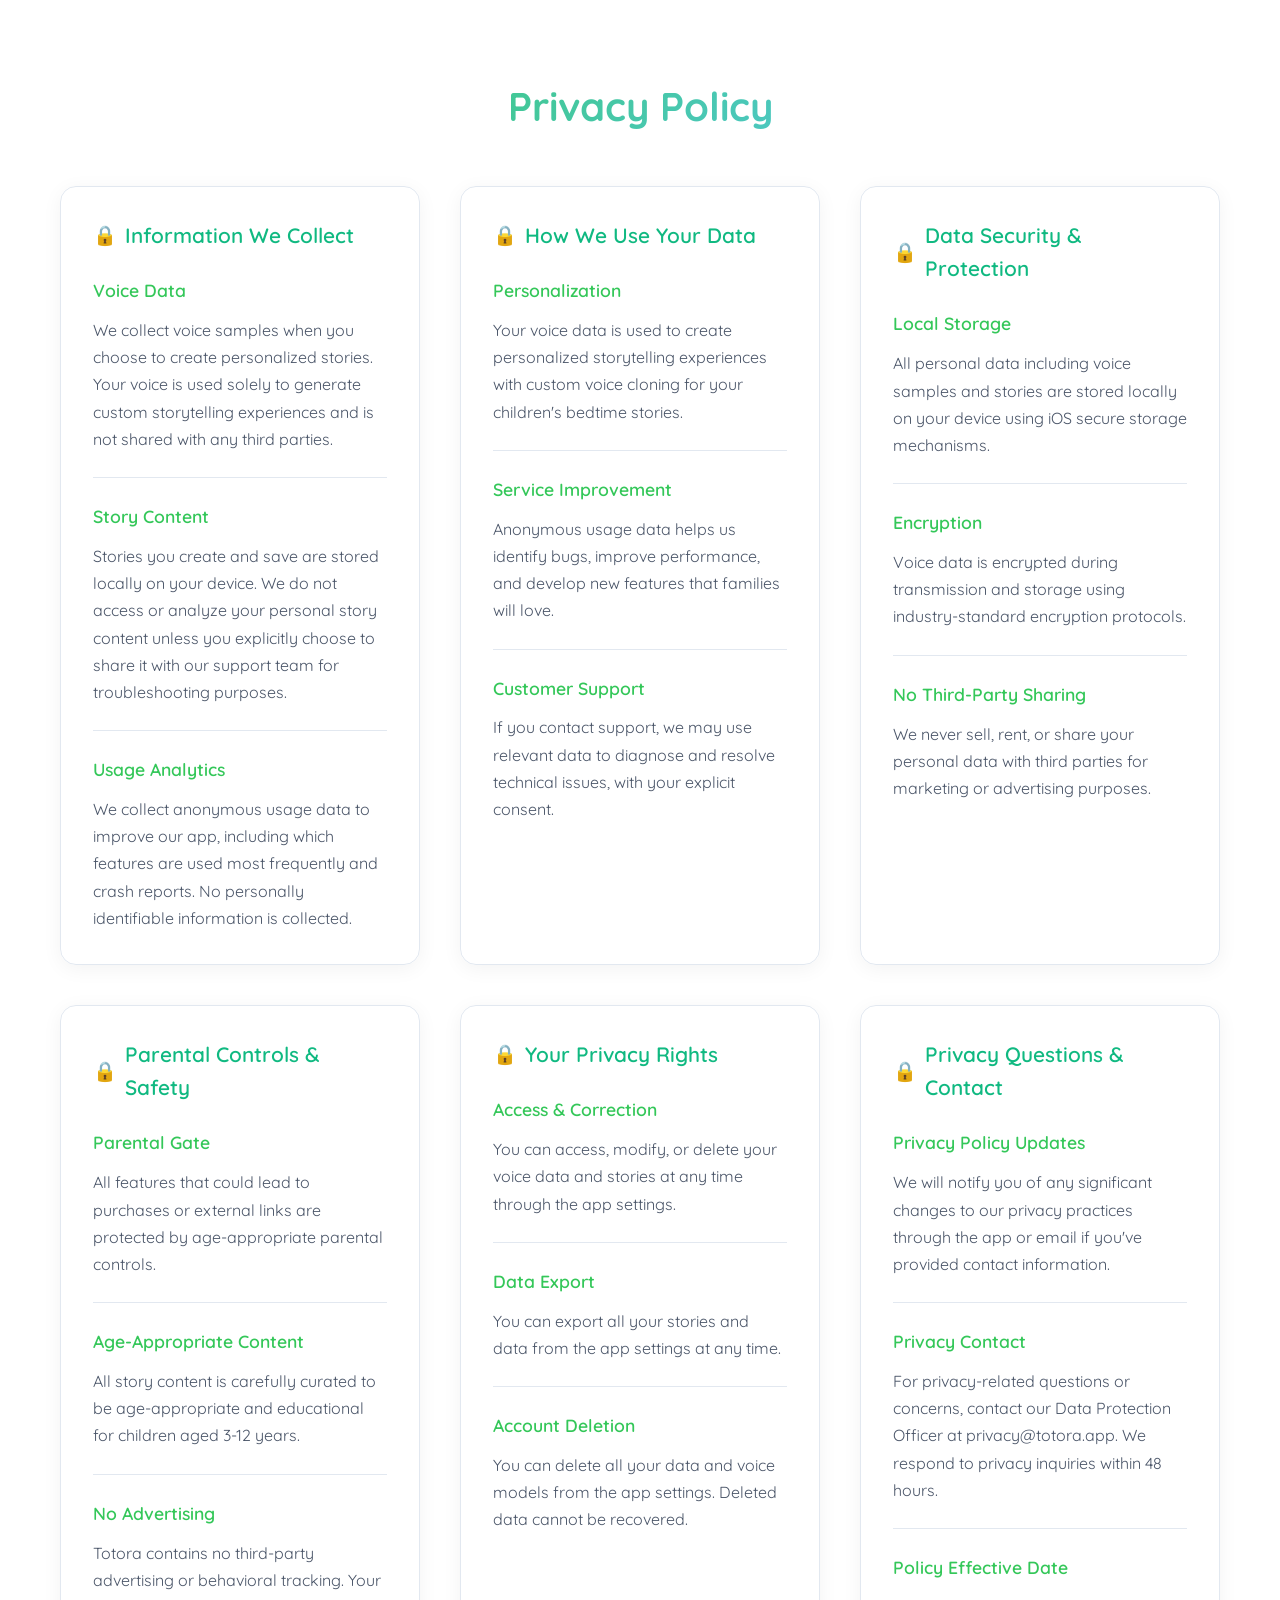
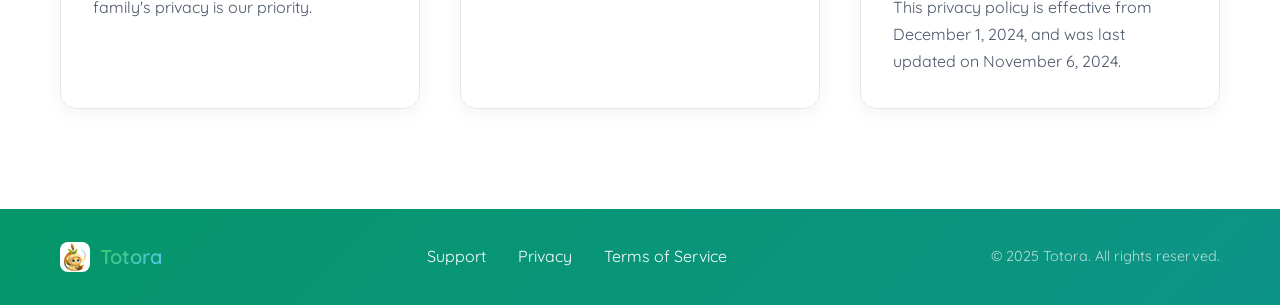
==== commit 7609c8ad: "update apple logo" ====
--- a/index.html
+++ b/index.html
@@ -64,10 +64,8 @@
                         <a href="#" class="store-button app-store-button" aria-label="Download on the App Store">
                             <div class="store-button-content">
                                 <div class="store-icon">
-                                    <svg width="24" height="24" viewBox="0 0 24 24" fill="none" stroke="currentColor" stroke-width="1.5">
-                                        <path d="M12 2L2 7L12 12L22 7L12 2Z"/>
-                                        <path d="M2 17L12 22L22 17"/>
-                                        <path d="M2 12L12 17L22 12"/>
+                                    <svg width="24" height="24" viewBox="0 0 24 24" fill="currentColor">
+                                        <path d="M17.05 20.28c-.98.95-2.05.88-3.08.4-1.09-.5-2.09-.48-3.24 0-1.44.62-2.2.44-3.06-.4C2.79 15.25 3.51 7.59 9.05 7.31c1.35.07 2.29.74 3.08.8 1.18-.24 2.31-.93 3.57-.84 1.51.12 2.65.72 3.4 1.8-3.12 1.87-2.38 5.98.48 7.13-.57 1.5-1.31 2.99-2.54 4.09l.01-.01zM12.03 7.25c-.15-2.23 1.66-4.07 3.74-4.25.29 2.58-2.34 4.5-3.74 4.25z"/>
                                     </svg>
                                 </div>
                                 <div class="store-text">
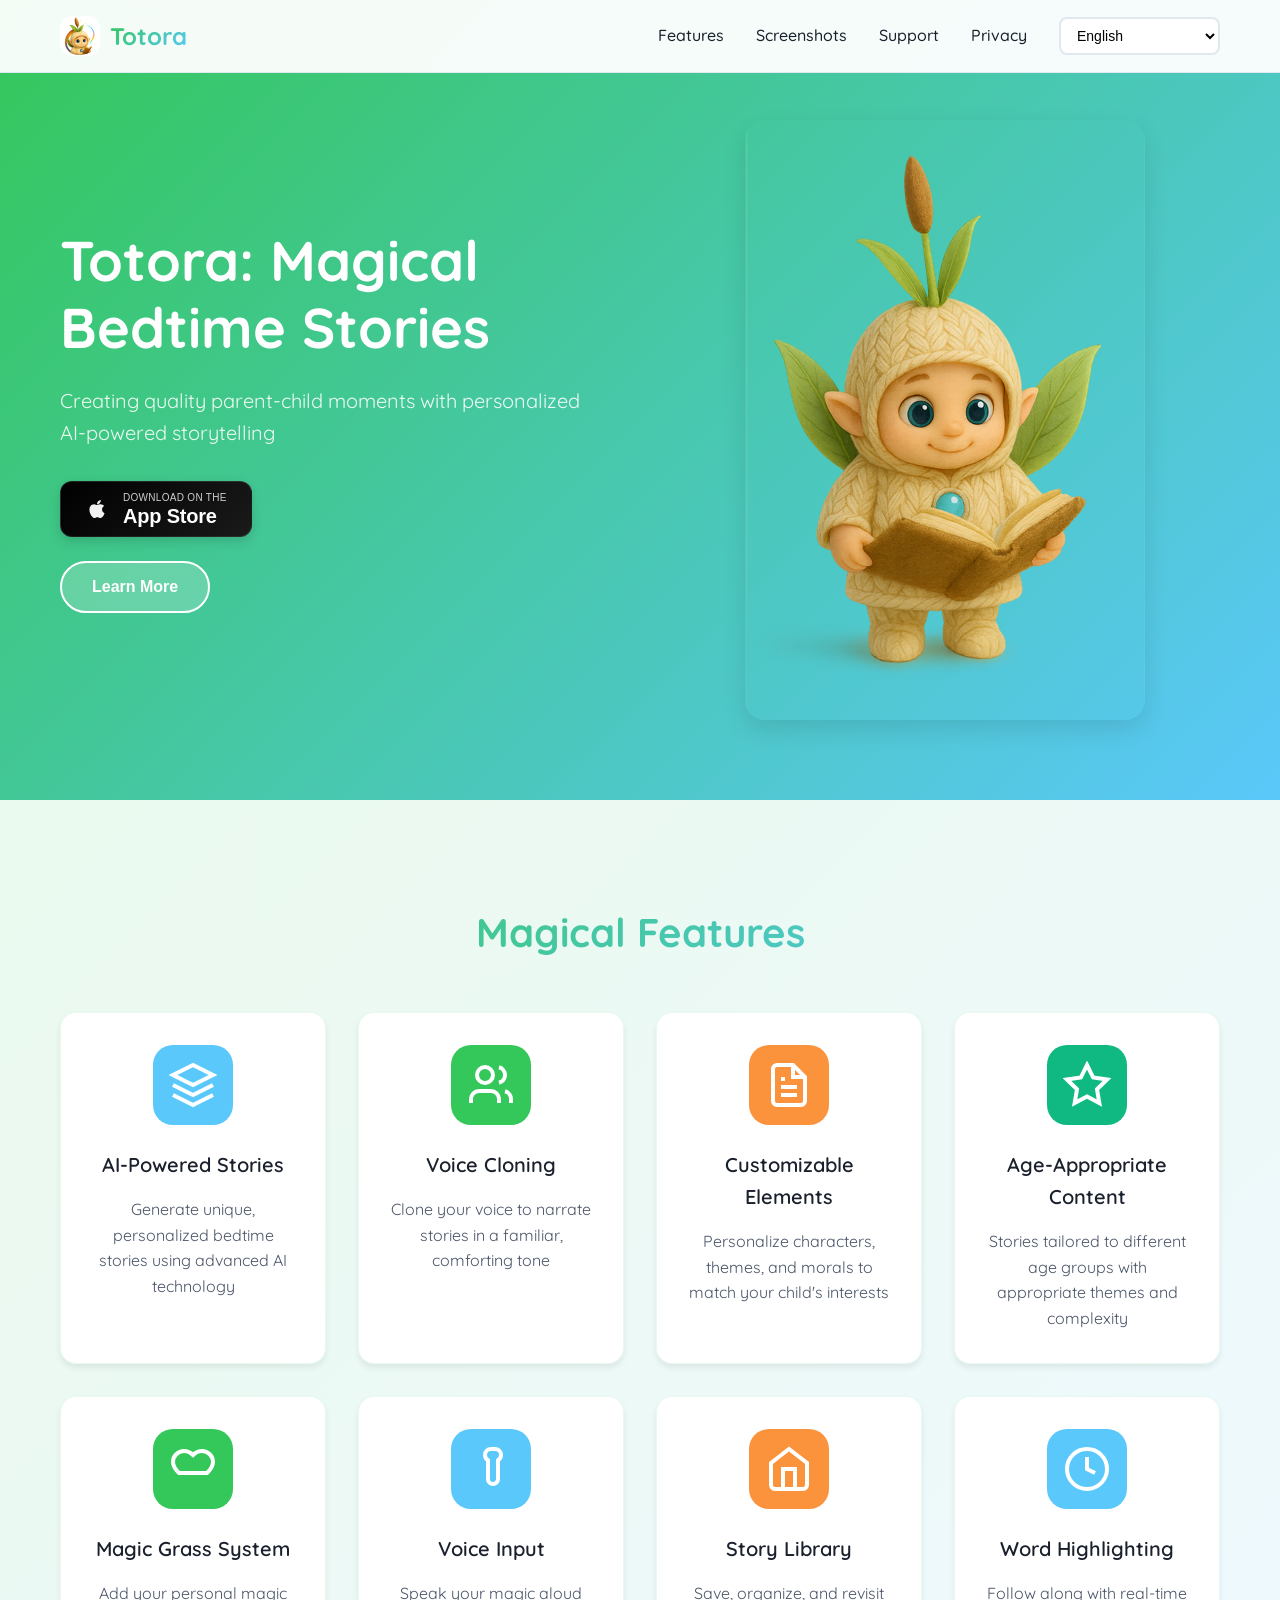
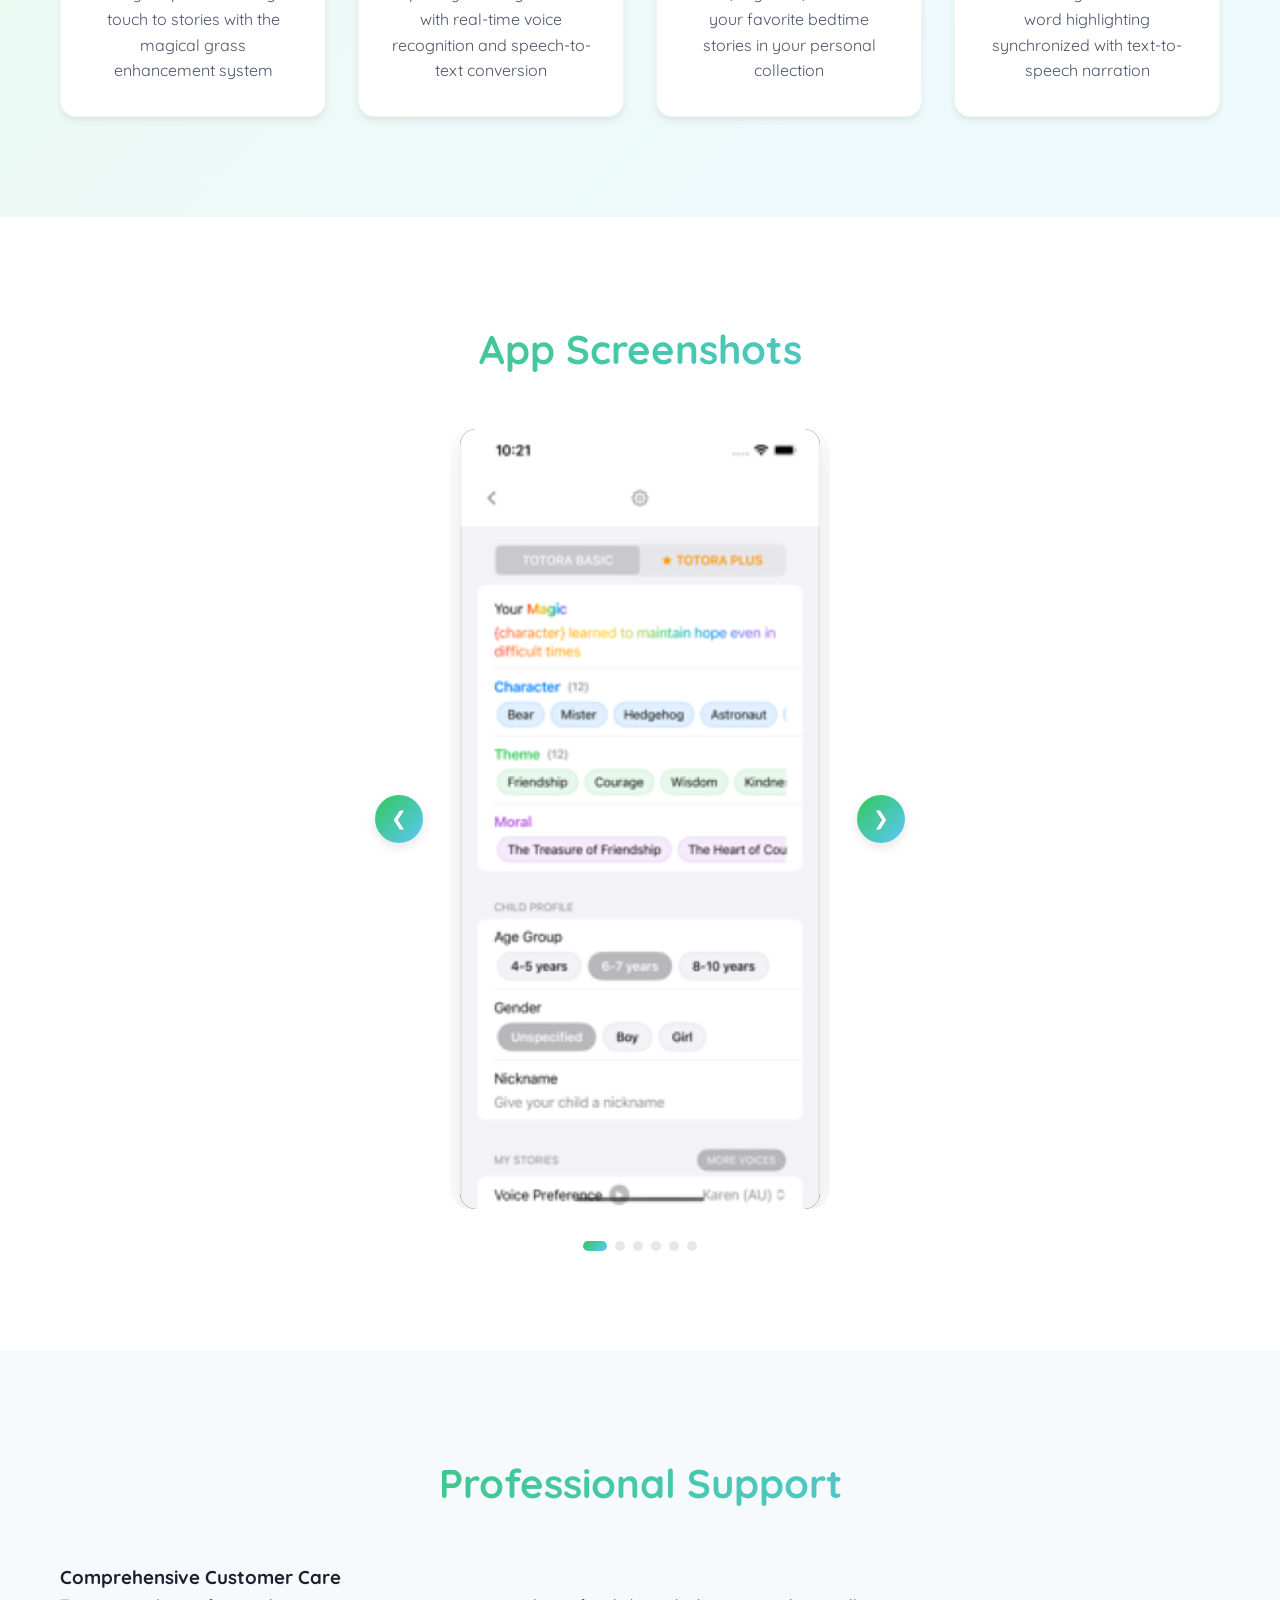
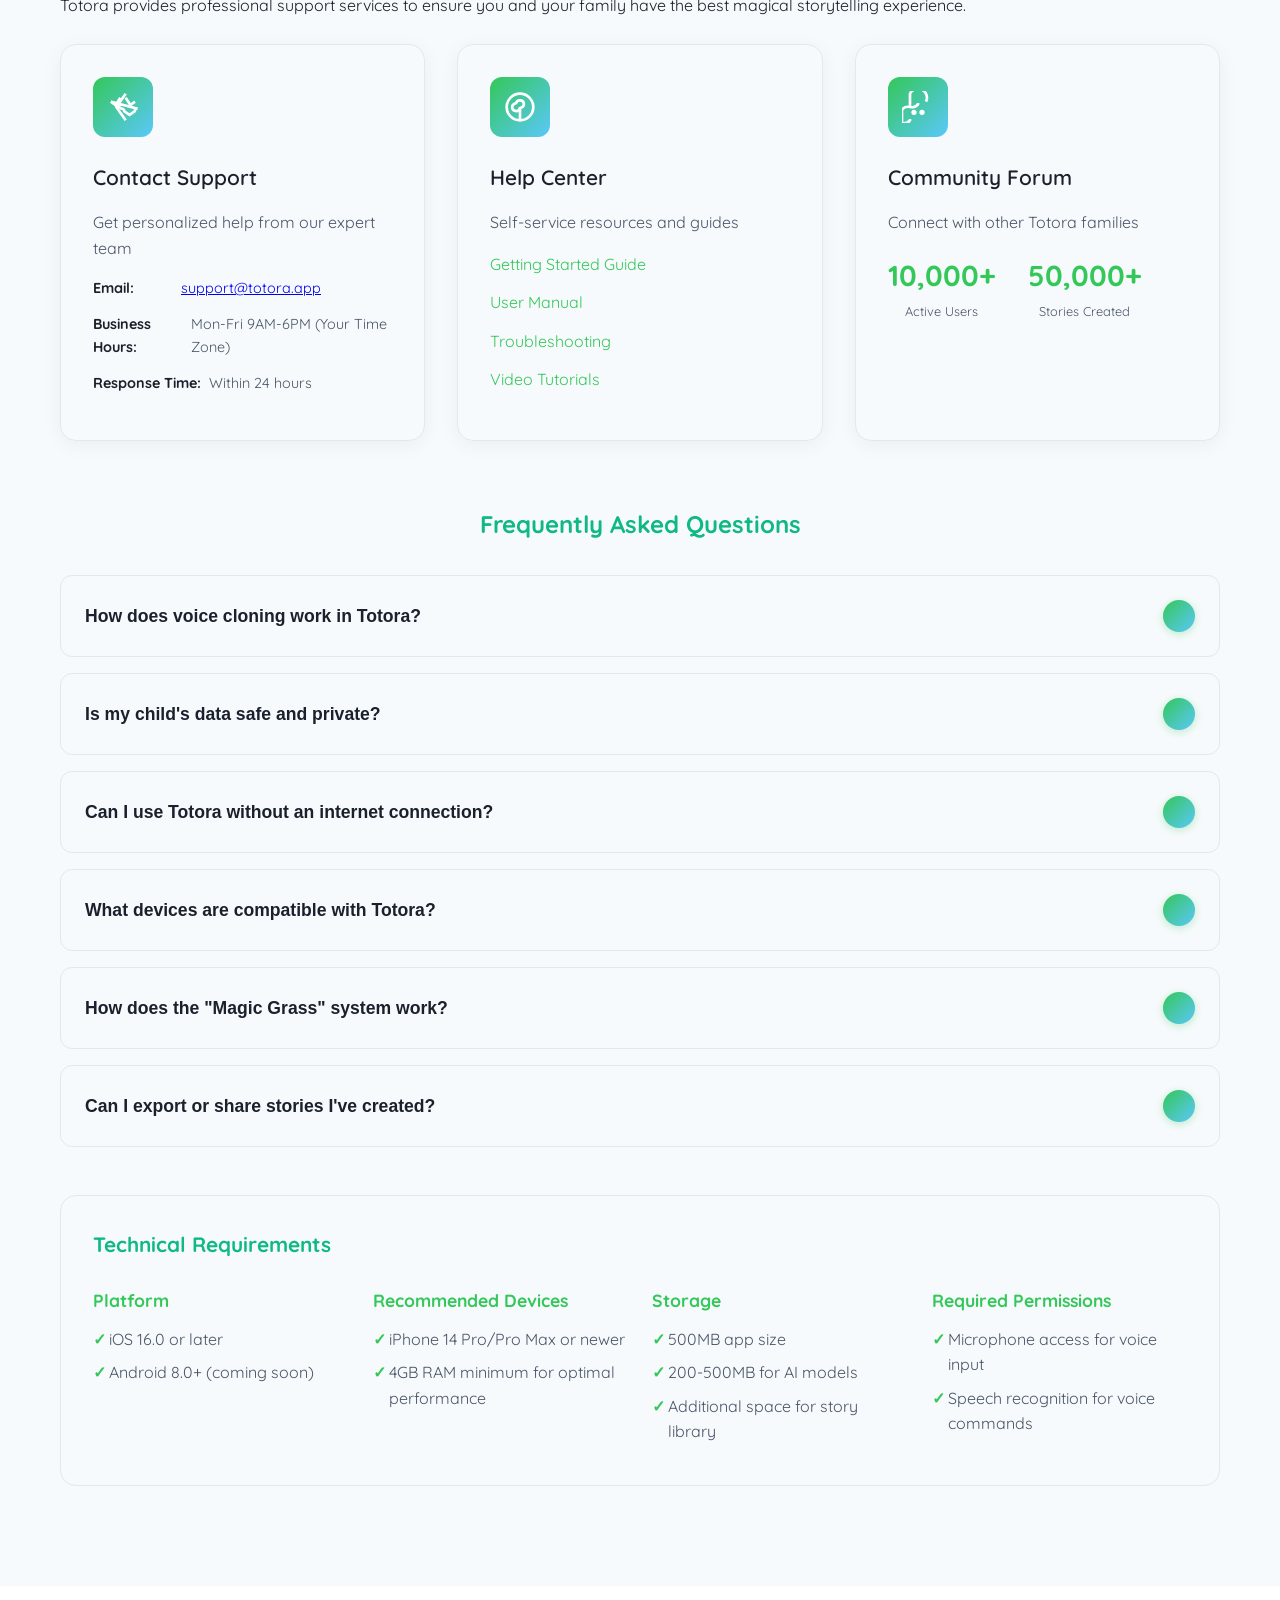
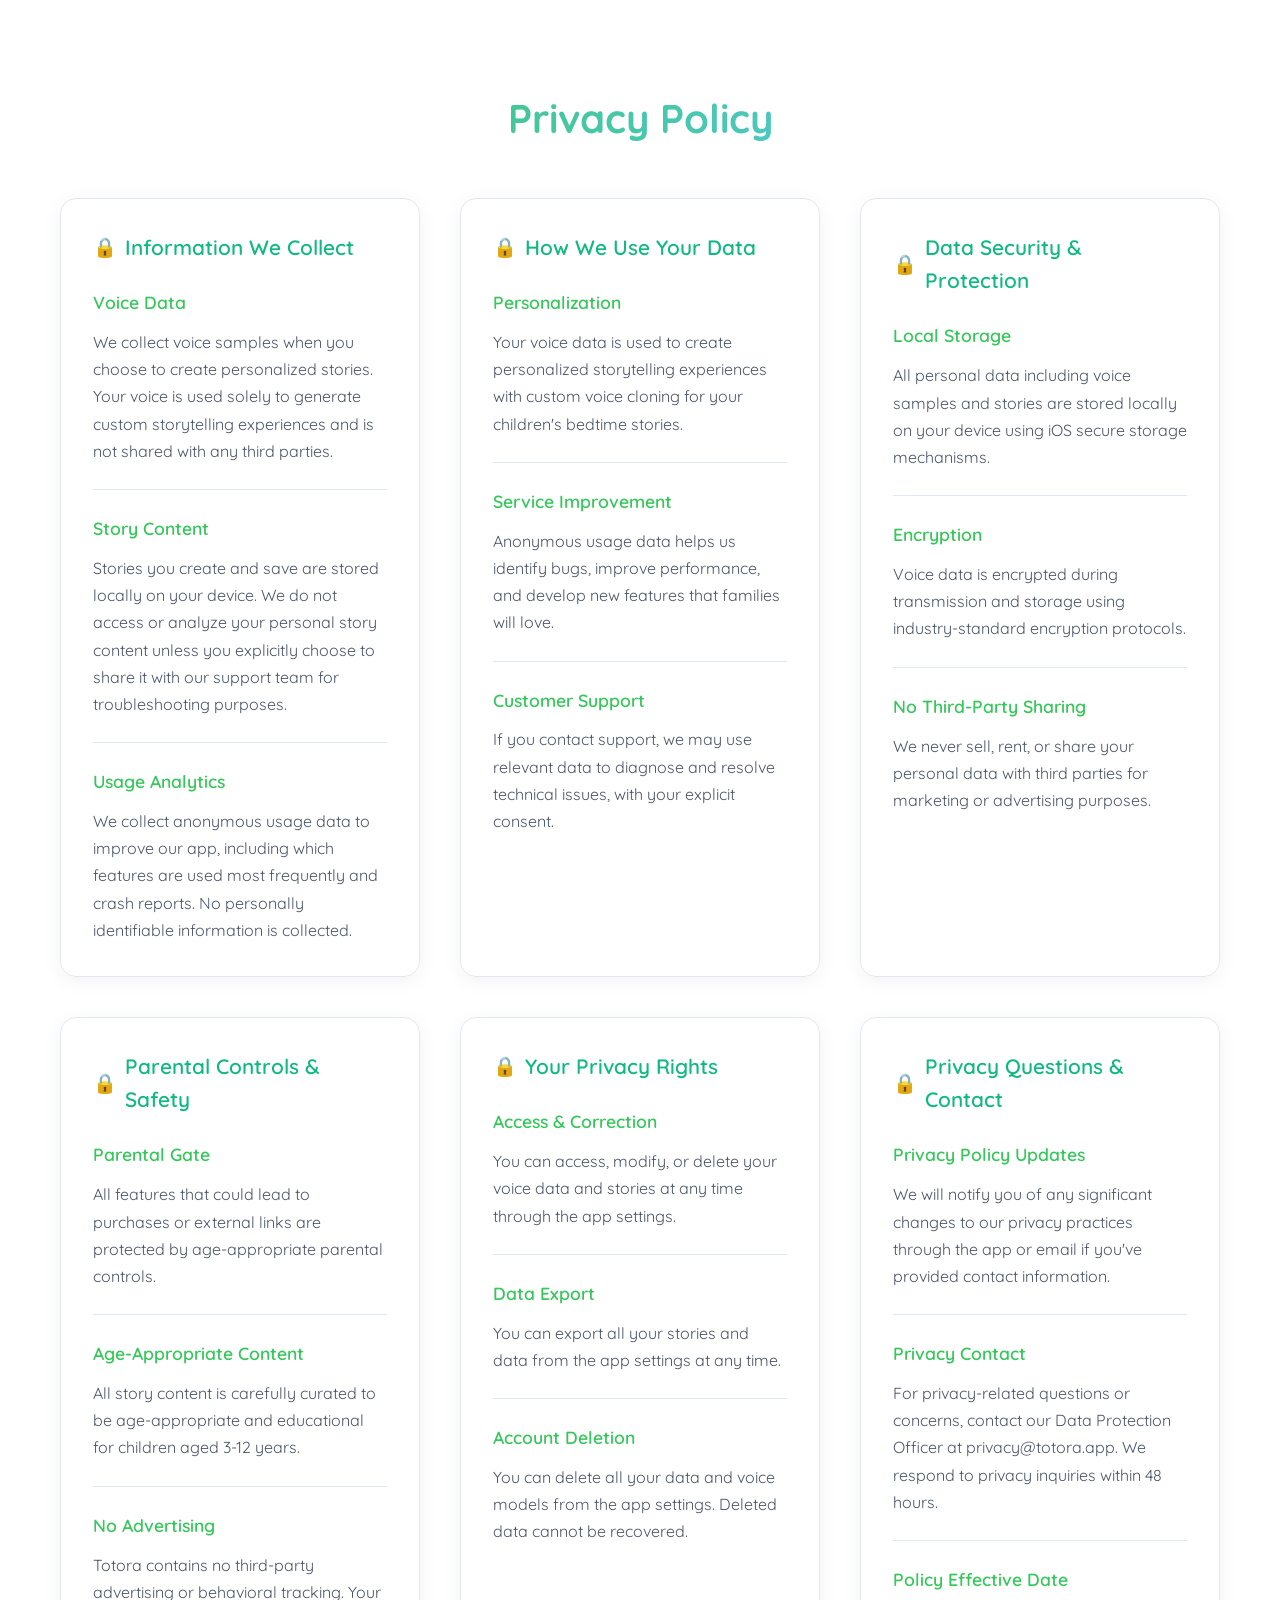
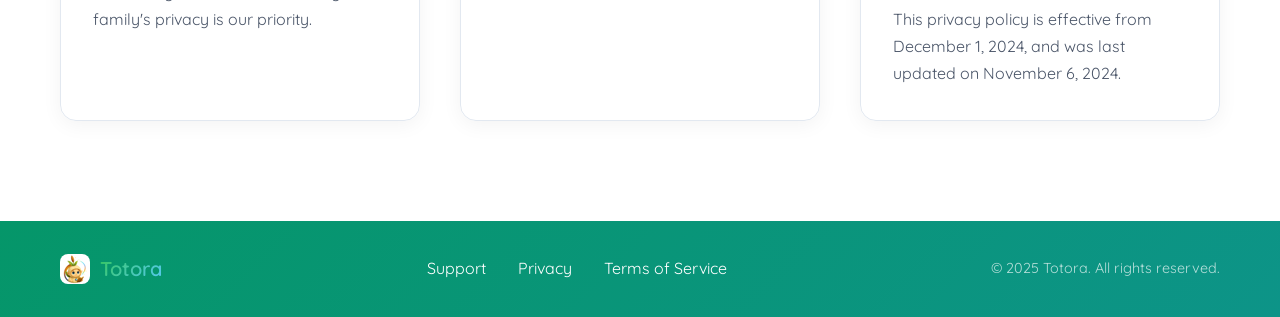
==== commit 0b0ae272: "refine image" ====
--- a/index.html
+++ b/index.html
@@ -286,7 +286,7 @@
                 <div class="faq-item">
                     <button class="faq-question">
                         <h4 data-i18n="faq1_title">How does voice cloning work in Totora?</h4>
-                        <div class="faq-icon">+</div>
+                        <div class="faq-icon"></div>
                     </button>
                     <div class="faq-answer">
                         <div class="faq-answer-content">
@@ -298,7 +298,7 @@
                 <div class="faq-item">
                     <button class="faq-question">
                         <h4 data-i18n="faq2_title">Is my child's data safe and private?</h4>
-                        <div class="faq-icon">+</div>
+                        <div class="faq-icon"></div>
                     </button>
                     <div class="faq-answer">
                         <div class="faq-answer-content">
@@ -310,7 +310,7 @@
                 <div class="faq-item">
                     <button class="faq-question">
                         <h4 data-i18n="faq3_title">Can I use Totora without an internet connection?</h4>
-                        <div class="faq-icon">+</div>
+                        <div class="faq-icon"></div>
                     </button>
                     <div class="faq-answer">
                         <div class="faq-answer-content">
@@ -322,7 +322,7 @@
                 <div class="faq-item">
                     <button class="faq-question">
                         <h4 data-i18n="faq4_title">What devices are compatible with Totora?</h4>
-                        <div class="faq-icon">+</div>
+                        <div class="faq-icon"></div>
                     </button>
                     <div class="faq-answer">
                         <div class="faq-answer-content">
@@ -334,7 +334,7 @@
                 <div class="faq-item">
                     <button class="faq-question">
                         <h4 data-i18n="faq5_title">How does the "Magic Grass" system work?</h4>
-                        <div class="faq-icon">+</div>
+                        <div class="faq-icon"></div>
                     </button>
                     <div class="faq-answer">
                         <div class="faq-answer-content">
@@ -346,7 +346,7 @@
                 <div class="faq-item">
                     <button class="faq-question">
                         <h4 data-i18n="faq6_title">Can I export or share stories I've created?</h4>
-                        <div class="faq-icon">+</div>
+                        <div class="faq-icon"></div>
                     </button>
                     <div class="faq-answer">
                         <div class="faq-answer-content">
--- a/styles.css
+++ b/styles.css
@@ -897,22 +897,26 @@
 }
 
 .faq-icon {
-    width: 30px;
-    height: 30px;
-    background: linear-gradient(135deg, var(--app-green), var(--app-teal));
+    width: 32px;
+    height: 32px;
+    background-color: var(--app-green);
+    background-image: linear-gradient(135deg, var(--app-green), var(--app-teal)), url('images/magic-grass-tranparent-small.png');
+    background-size: cover, 20px 20px;
+    background-position: center, center;
+    background-repeat: no-repeat, no-repeat;
+    background-blend-mode: normal, normal;
     border-radius: 50%;
     display: flex;
     align-items: center;
     justify-content: center;
-    color: white;
-    font-size: 1.2rem;
-    font-weight: 300;
-    transition: transform 0.3s ease;
-    line-height: 1;
+    transition: all 0.3s ease;
+    box-shadow: 0 2px 8px rgba(52, 199, 89, 0.3);
 }
 
 .faq-item.active .faq-icon {
-    transform: rotate(45deg);
+    transform: rotate(180deg) scale(1.1);
+    box-shadow: 0 4px 12px rgba(52, 199, 89, 0.4);
+    background-image: linear-gradient(135deg, var(--emerald), var(--app-green)), url('images/magic-grass-tranparent-small.png');
 }
 
 .faq-answer {
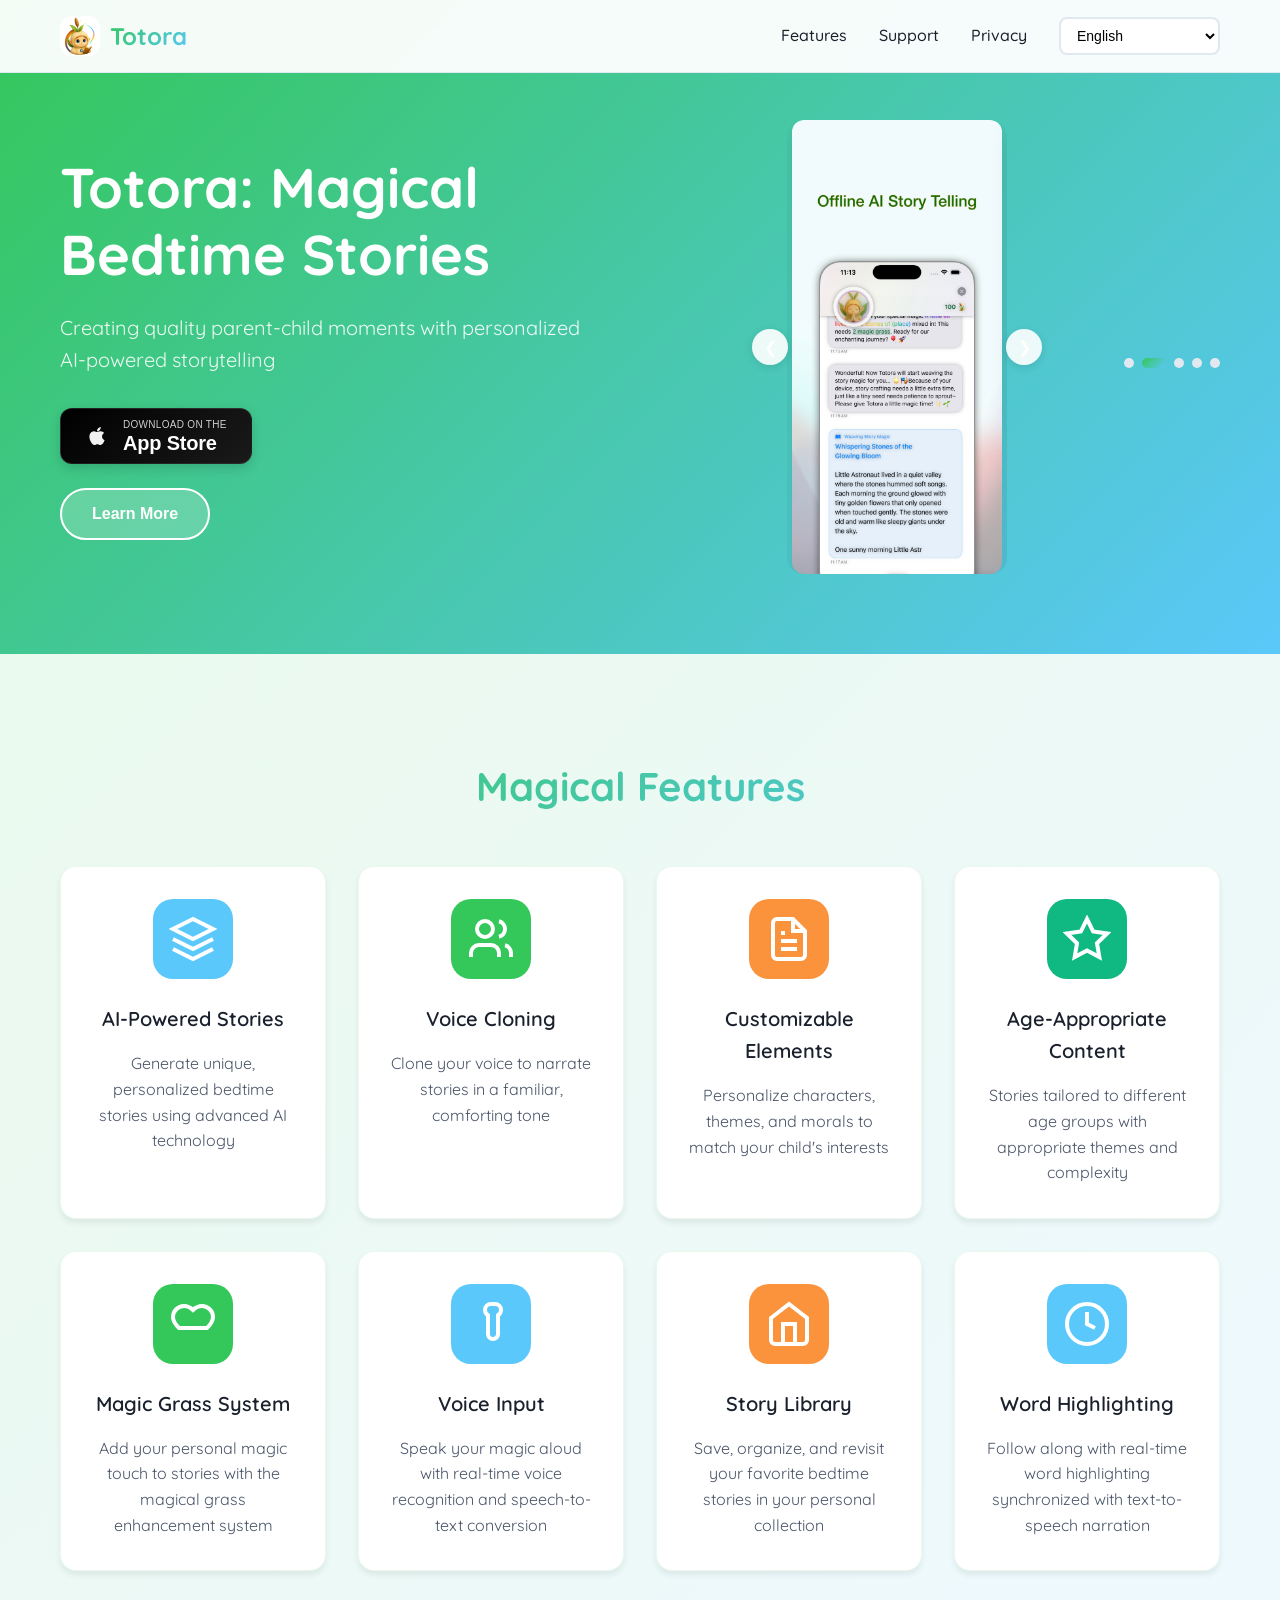
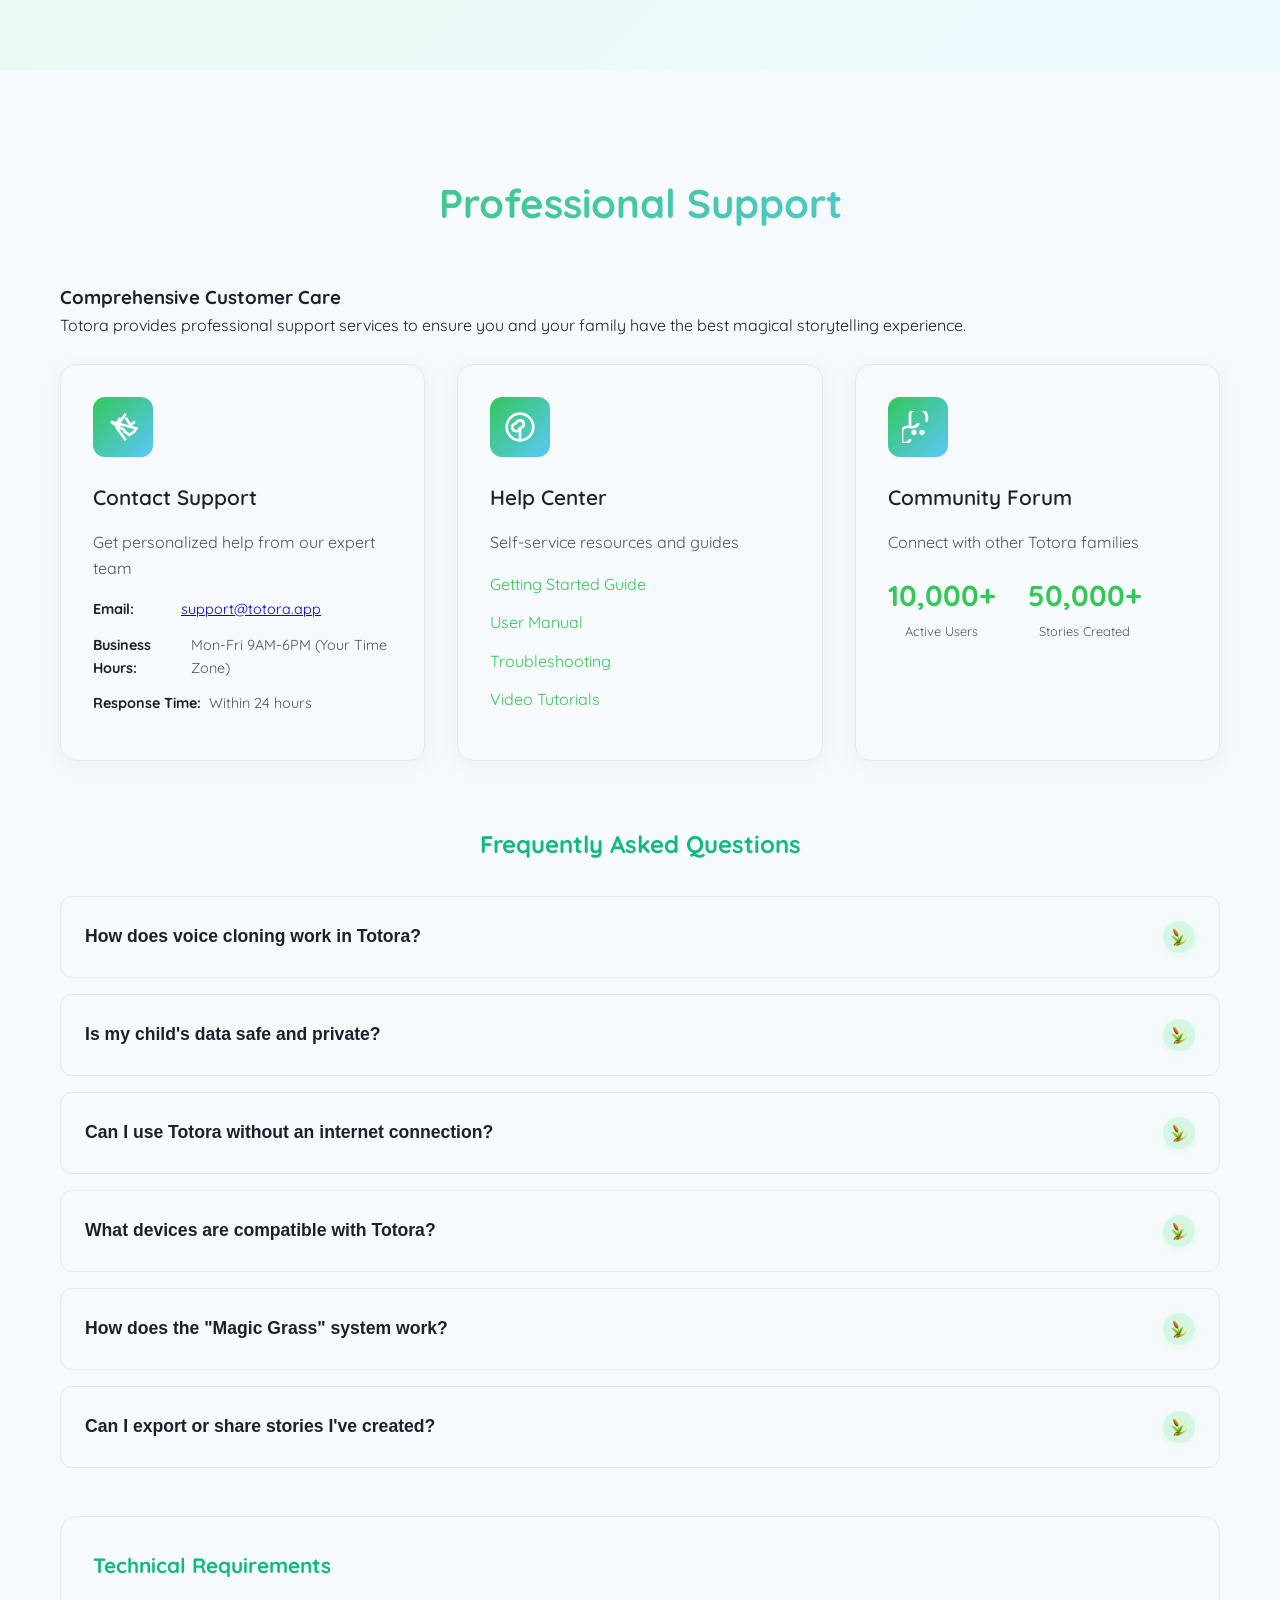
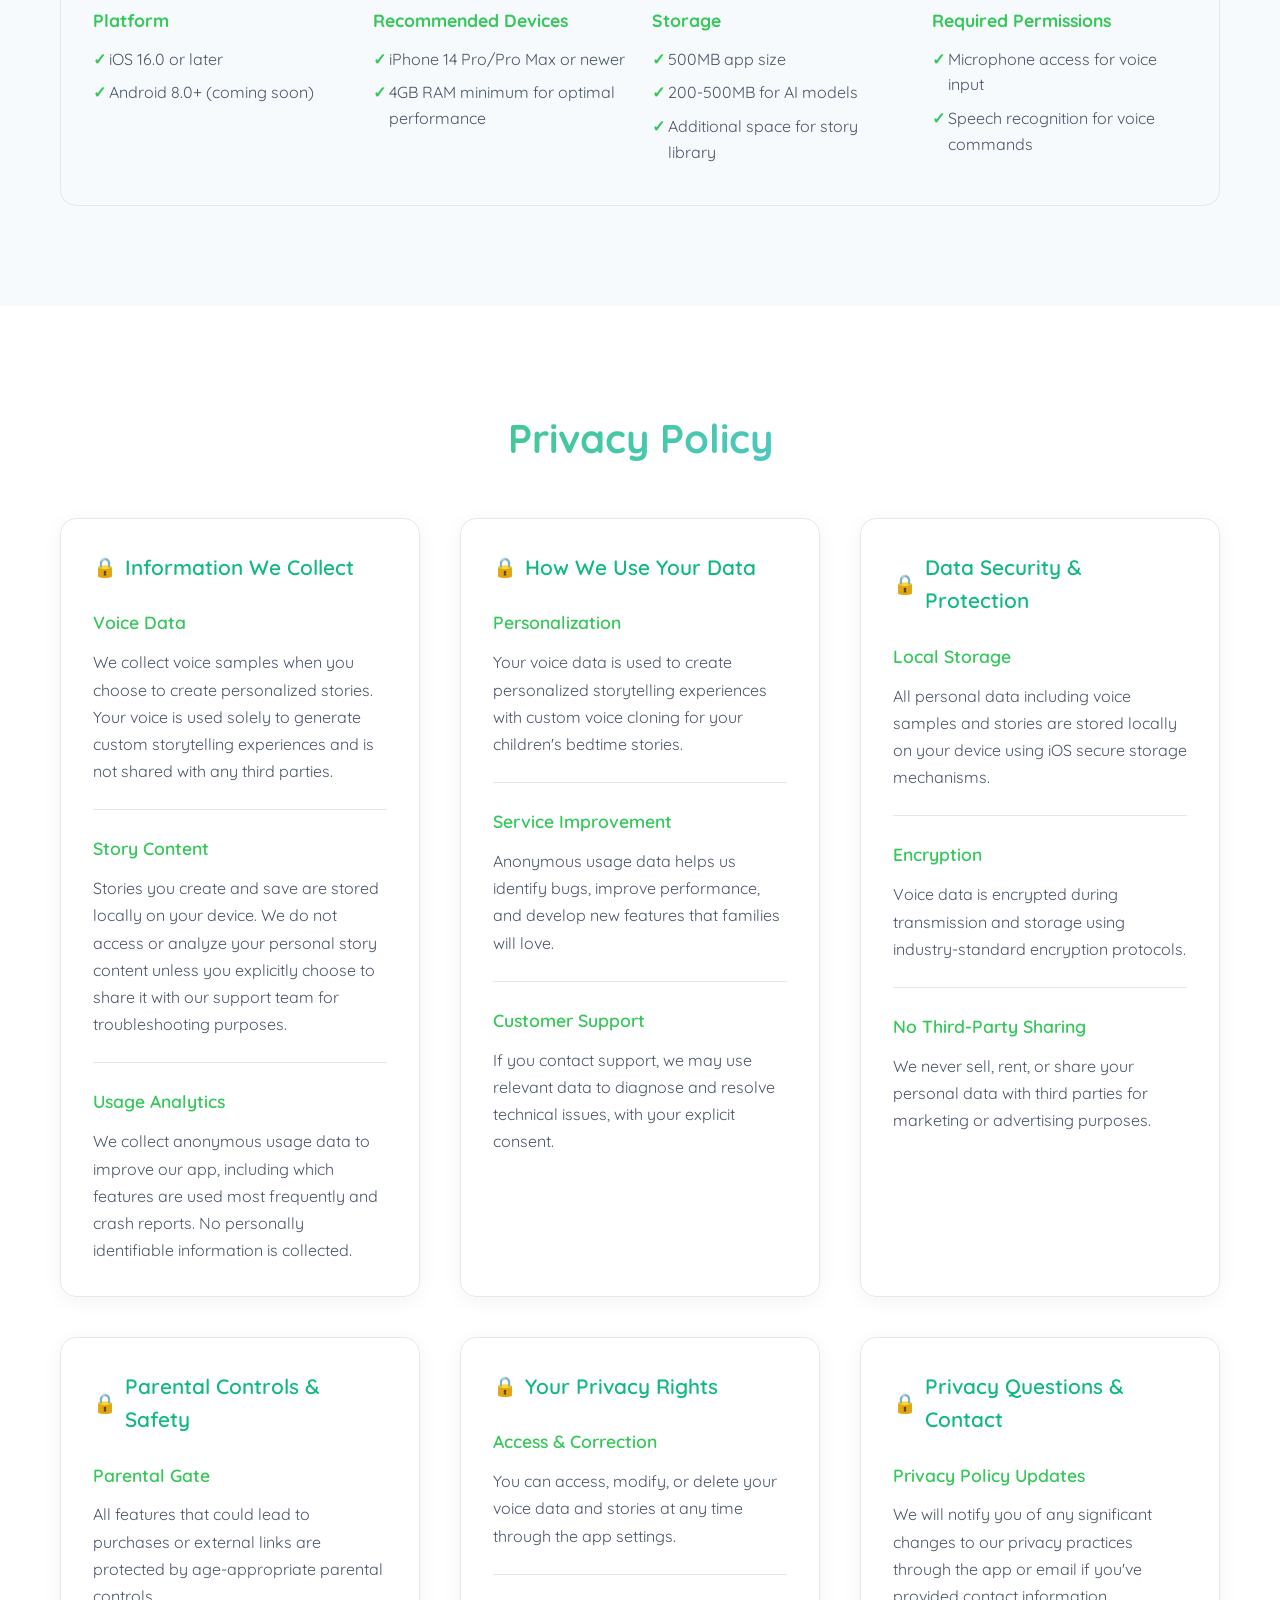
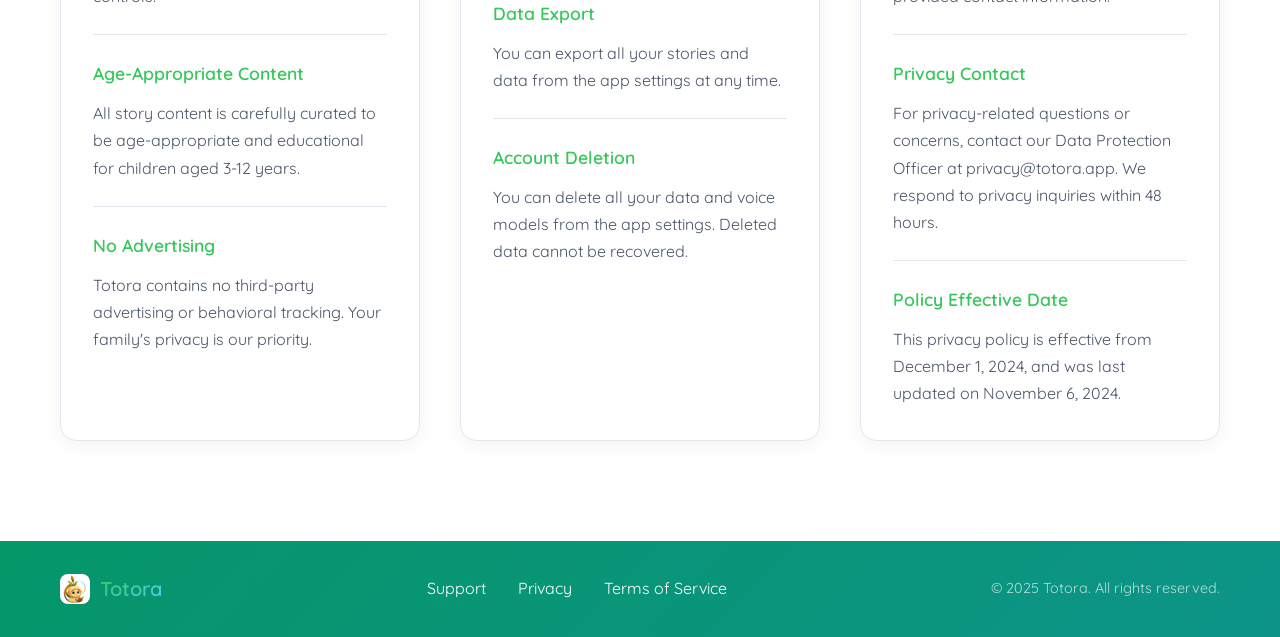
==== commit a3c5462b: "Move screenshots carousel to hero section and remove standalone screenshots section HTML Changes: ✅ " ====
--- a/index.html
+++ b/index.html
@@ -20,7 +20,6 @@
                 </div>
                 <div class="nav-menu">
                     <a href="#features" class="nav-link" data-i18n="nav_features">Features</a>
-                    <a href="#screenshots" class="nav-link" data-i18n="nav_screenshots">Screenshots</a>
                     <a href="#support" class="nav-link" data-i18n="nav_support">Support</a>
                     <a href="#privacy" class="nav-link" data-i18n="nav_privacy">Privacy</a>
                     <div class="language-selector">
@@ -79,7 +78,21 @@
                 </div>
             </div>
             <div class="hero-image">
-                <img src="images/hero-main.png" alt="Totora App Preview" class="hero-img" loading="lazy">
+                <!-- Hero Screenshots Carousel -->
+                <div class="hero-screenshots-carousel">
+                    <button class="carousel-btn prev-btn" aria-label="Previous screenshot">❮</button>
+
+                    <div class="carousel-container">
+                        <div class="screenshot-track" id="hero-screenshot-track">
+                            <!-- Screenshots will be dynamically inserted based on current language -->
+                        </div>
+                    </div>
+
+                    <button class="carousel-btn next-btn" aria-label="Next screenshot">❯</button>
+                </div>
+
+                <!-- Hero Carousel Indicators -->
+                <div class="carousel-indicators" id="hero-carousel-indicators"></div>
             </div>
         </div>
     </section>
@@ -176,29 +189,7 @@
         </div>
     </section>
 
-    <!-- Screenshots Section -->
-    <section id="screenshots" class="screenshots">
-        <div class="container">
-            <h2 class="section-title" data-i18n="screenshots_title">App Screenshots</h2>
-
-            <!-- Dynamic Screenshots Carousel -->
-            <div class="screenshots-carousel">
-                <button class="carousel-btn prev-btn" aria-label="Previous screenshot">❮</button>
-
-                <div class="carousel-container">
-                    <div class="screenshot-track" id="screenshot-track">
-                        <!-- Screenshots will be dynamically inserted based on current language -->
-                    </div>
-                </div>
-
-                <button class="carousel-btn next-btn" aria-label="Next screenshot">❯</button>
-            </div>
-
-            <!-- Carousel Indicators -->
-            <div class="carousel-indicators" id="carousel-indicators"></div>
-        </div>
-    </section>
-
+    
     <!-- Support Section -->
     <section id="support" class="support">
         <div class="container">
--- a/styles.css
+++ b/styles.css
@@ -357,6 +357,112 @@
     box-shadow: var(--shadow-lg);
 }
 
+/* Hero Screenshots Carousel */
+.hero-screenshots-carousel {
+    position: relative;
+    max-width: 300px;
+    margin: 0 auto;
+    padding: 0 40px;
+}
+
+.hero-screenshots-carousel .carousel-container {
+    overflow: hidden;
+    border-radius: 16px;
+    position: relative;
+}
+
+.hero-screenshots-carousel .screenshot-track {
+    display: flex;
+    transition: transform 0.5s cubic-bezier(0.4, 0, 0.2, 1);
+}
+
+.hero-screenshots-carousel .screenshot-item {
+    flex: 0 0 100%;
+    text-align: center;
+    padding: 0 5px;
+}
+
+.hero-screenshots-carousel .screenshot-img {
+    width: 100%;
+    max-width: 280px;
+    height: auto;
+    border-radius: 12px;
+    box-shadow: var(--shadow-lg);
+    transition: transform 0.3s ease, box-shadow 0.3s ease;
+    image-rendering: -webkit-optimize-contrast;
+    image-rendering: auto;
+    object-fit: contain;
+    background: transparent;
+    padding: 0;
+    margin: 0;
+    /* Improve image quality */
+    image-rendering: -webkit-high-quality;
+    image-rendering: optimizeQuality;
+    -webkit-font-smoothing: antialiased;
+    -moz-osx-font-smoothing: grayscale;
+    /* Ensure sharp images on high DPI displays */
+    image-resolution: 2dppx;
+}
+
+.hero-screenshots-carousel .carousel-btn {
+    position: absolute;
+    top: 50%;
+    transform: translateY(-50%);
+    background: rgba(255, 255, 255, 0.9);
+    border: none;
+    border-radius: 50%;
+    width: 36px;
+    height: 36px;
+    font-size: 16px;
+    cursor: pointer;
+    z-index: 10;
+    transition: all 0.3s ease;
+    backdrop-filter: blur(10px);
+    box-shadow: 0 2px 8px rgba(0, 0, 0, 0.1);
+}
+
+.hero-screenshots-carousel .carousel-btn:hover {
+    background: rgba(255, 255, 255, 1);
+    transform: translateY(-50%) scale(1.1);
+}
+
+.hero-screenshots-carousel .prev-btn {
+    left: 5px;
+}
+
+.hero-screenshots-carousel .next-btn {
+    right: 5px;
+}
+
+.hero-screenshots-carousel .carousel-indicators {
+    display: flex;
+    justify-content: center;
+    gap: 8px;
+    margin-top: 15px;
+    padding: 0 10px;
+}
+
+.hero-screenshots-carousel .indicator {
+    width: 8px;
+    height: 8px;
+    border-radius: 50%;
+    border: none;
+    background: rgba(255, 255, 255, 0.5);
+    cursor: pointer;
+    transition: all 0.3s ease;
+    backdrop-filter: blur(10px);
+}
+
+.hero-screenshots-carousel .indicator:hover {
+    background: rgba(255, 255, 255, 0.8);
+    transform: scale(1.2);
+}
+
+.hero-screenshots-carousel .indicator.active {
+    background: rgba(255, 255, 255, 1);
+    transform: scale(1.3);
+}
+
 /* Features Section */
 .features {
     padding: 100px 0;
@@ -523,7 +629,7 @@
     image-rendering: -webkit-optimize-contrast;
     image-rendering: auto;
     object-fit: contain;
-    background: #000;
+    background: transparent;
     padding: 0;
     margin: 0;
     /* Improve image quality */
@@ -555,7 +661,7 @@
     aspect-ratio: 9/19.5; /* Typical phone screen ratio */
     border-radius: 16px;
     box-shadow: var(--shadow-lg);
-    background: linear-gradient(135deg, #f8f9fa 0%, #e9ecef 100%);
+    background: transparent;
     display: flex;
     align-items: center;
     justify-content: center;
@@ -899,24 +1005,23 @@
 .faq-icon {
     width: 32px;
     height: 32px;
-    background-color: var(--app-green);
-    background-image: linear-gradient(135deg, var(--app-green), var(--app-teal)), url('images/magic-grass-tranparent-small.png');
-    background-size: cover, 20px 20px;
-    background-position: center, center;
-    background-repeat: no-repeat, no-repeat;
-    background-blend-mode: normal, normal;
+    background-image: url('images/magic-grass-tranparent-small.png');
+    background-size: 20px 20px;
+    background-position: center;
+    background-repeat: no-repeat;
+    background-color: rgba(134, 239, 172, 0.3);
     border-radius: 50%;
     display: flex;
     align-items: center;
     justify-content: center;
     transition: all 0.3s ease;
-    box-shadow: 0 2px 8px rgba(52, 199, 89, 0.3);
+    box-shadow: 0 2px 8px rgba(134, 239, 172, 0.2);
 }
 
 .faq-item.active .faq-icon {
     transform: rotate(180deg) scale(1.1);
-    box-shadow: 0 4px 12px rgba(52, 199, 89, 0.4);
-    background-image: linear-gradient(135deg, var(--emerald), var(--app-green)), url('images/magic-grass-tranparent-small.png');
+    box-shadow: 0 4px 12px rgba(134, 239, 172, 0.4);
+    background-color: rgba(134, 239, 172, 0.5);
 }
 
 .faq-answer {
@@ -1403,7 +1508,7 @@
 
 /* Image loading states */
 .img-loading {
-    background: var(--bg-secondary);
+    background: transparent;
     position: relative;
     overflow: hidden;
 }
@@ -1430,7 +1535,7 @@
 
 .img-error {
     opacity: 0.3;
-    filter: grayscale(100%);
+    /* filter: grayscale(100%); */
     display: flex;
     align-items: center;
     justify-content: center;
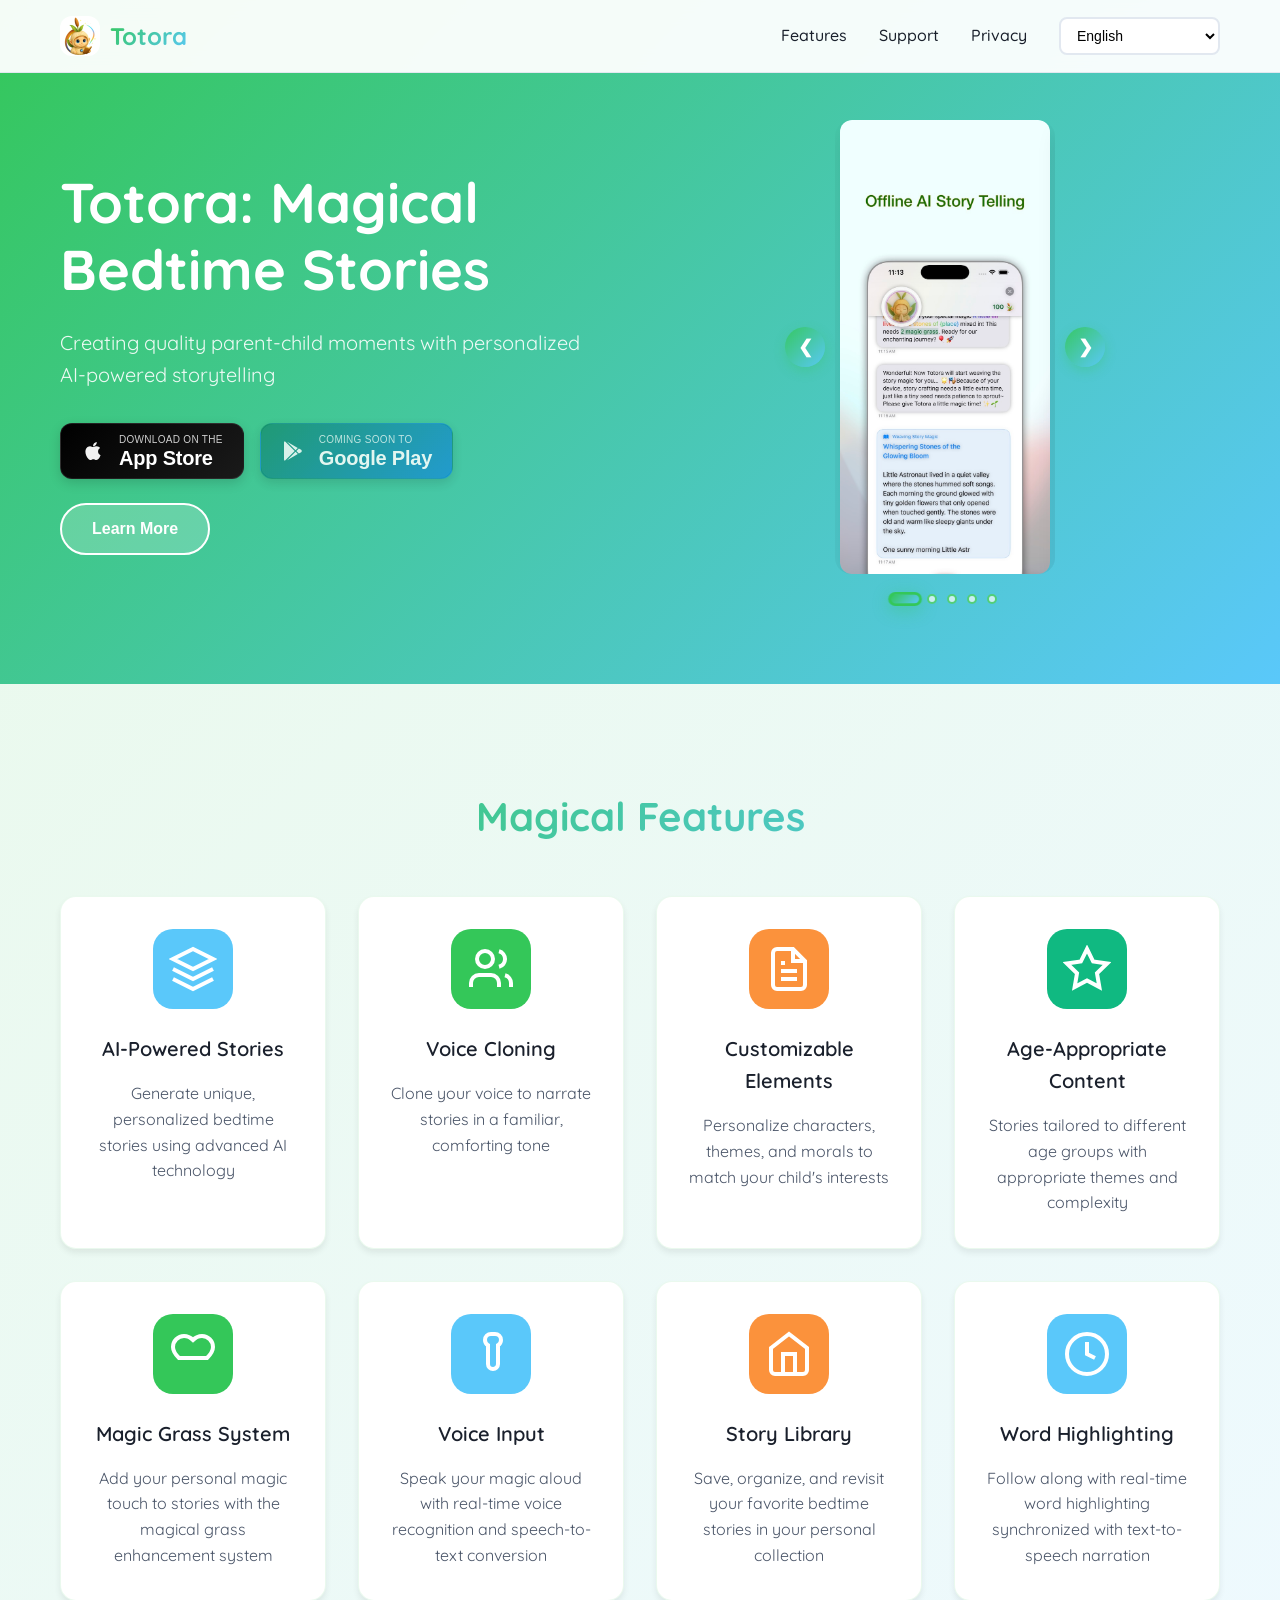
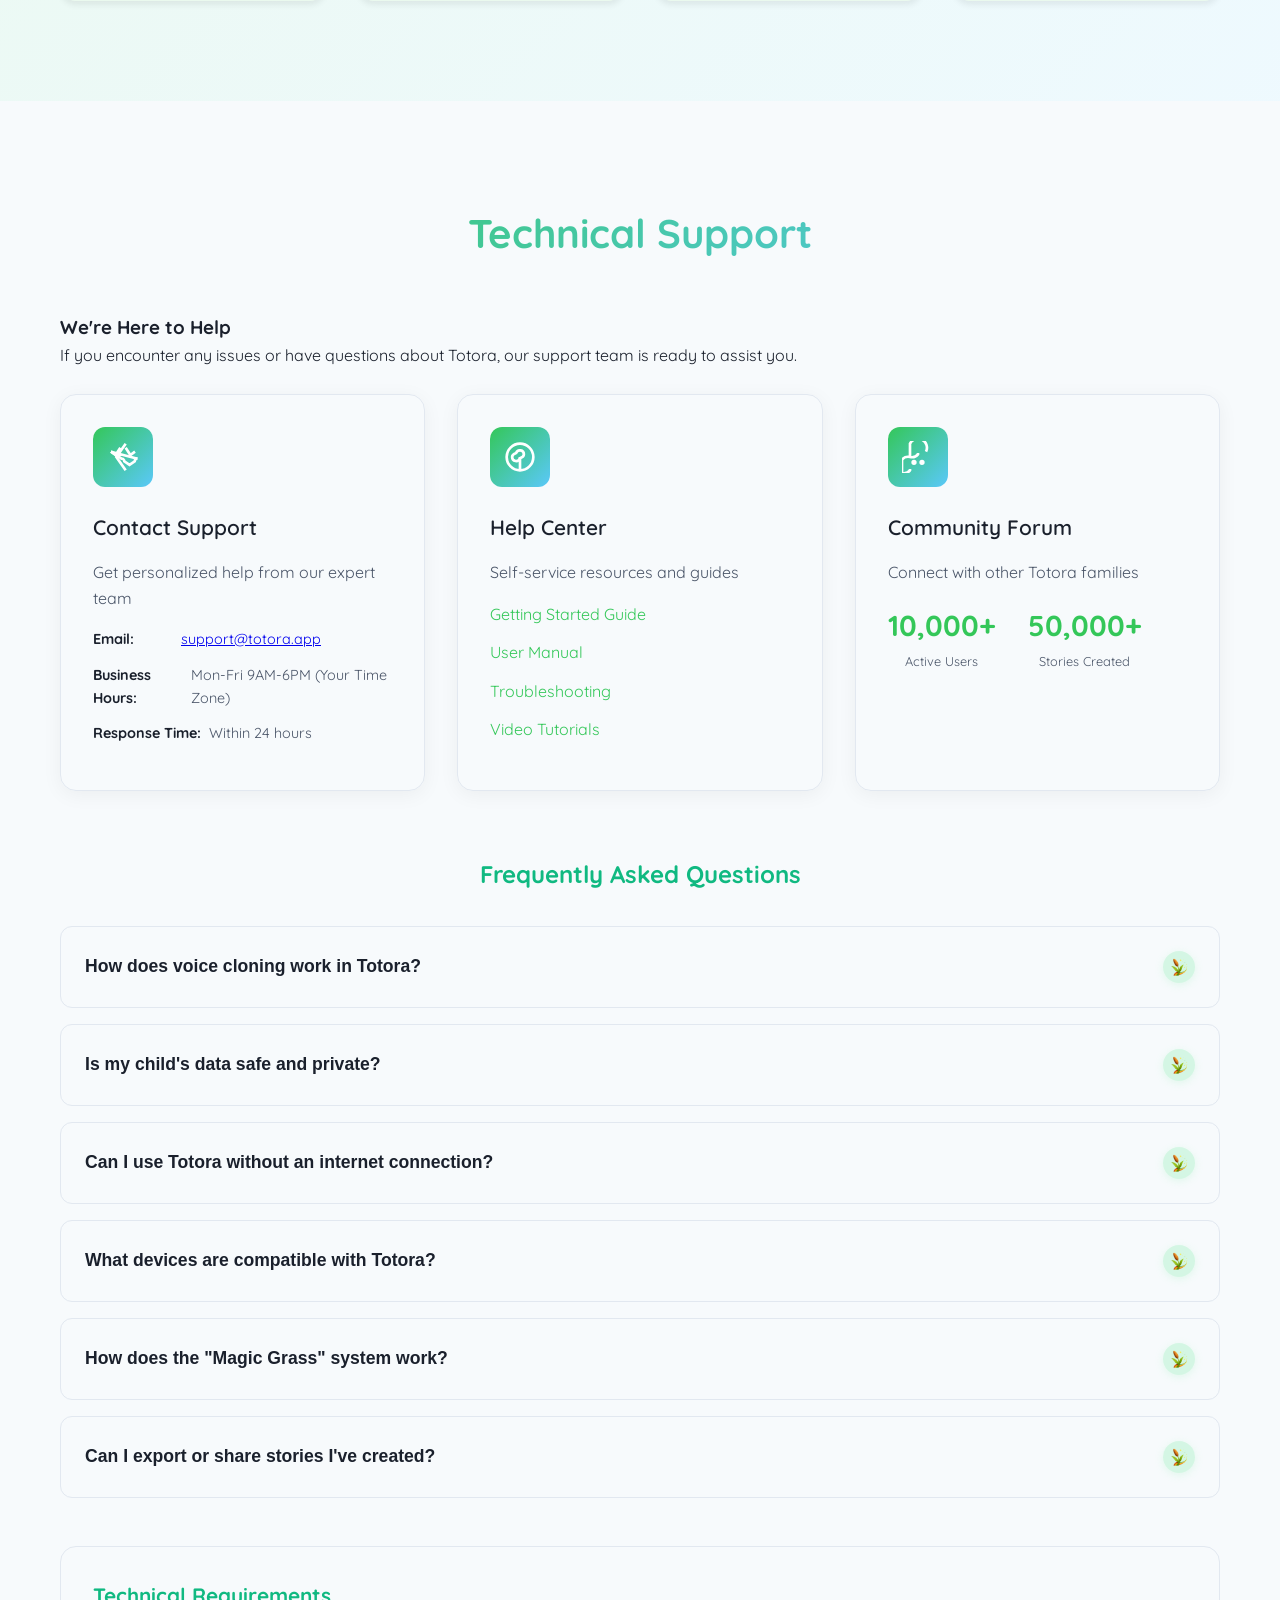
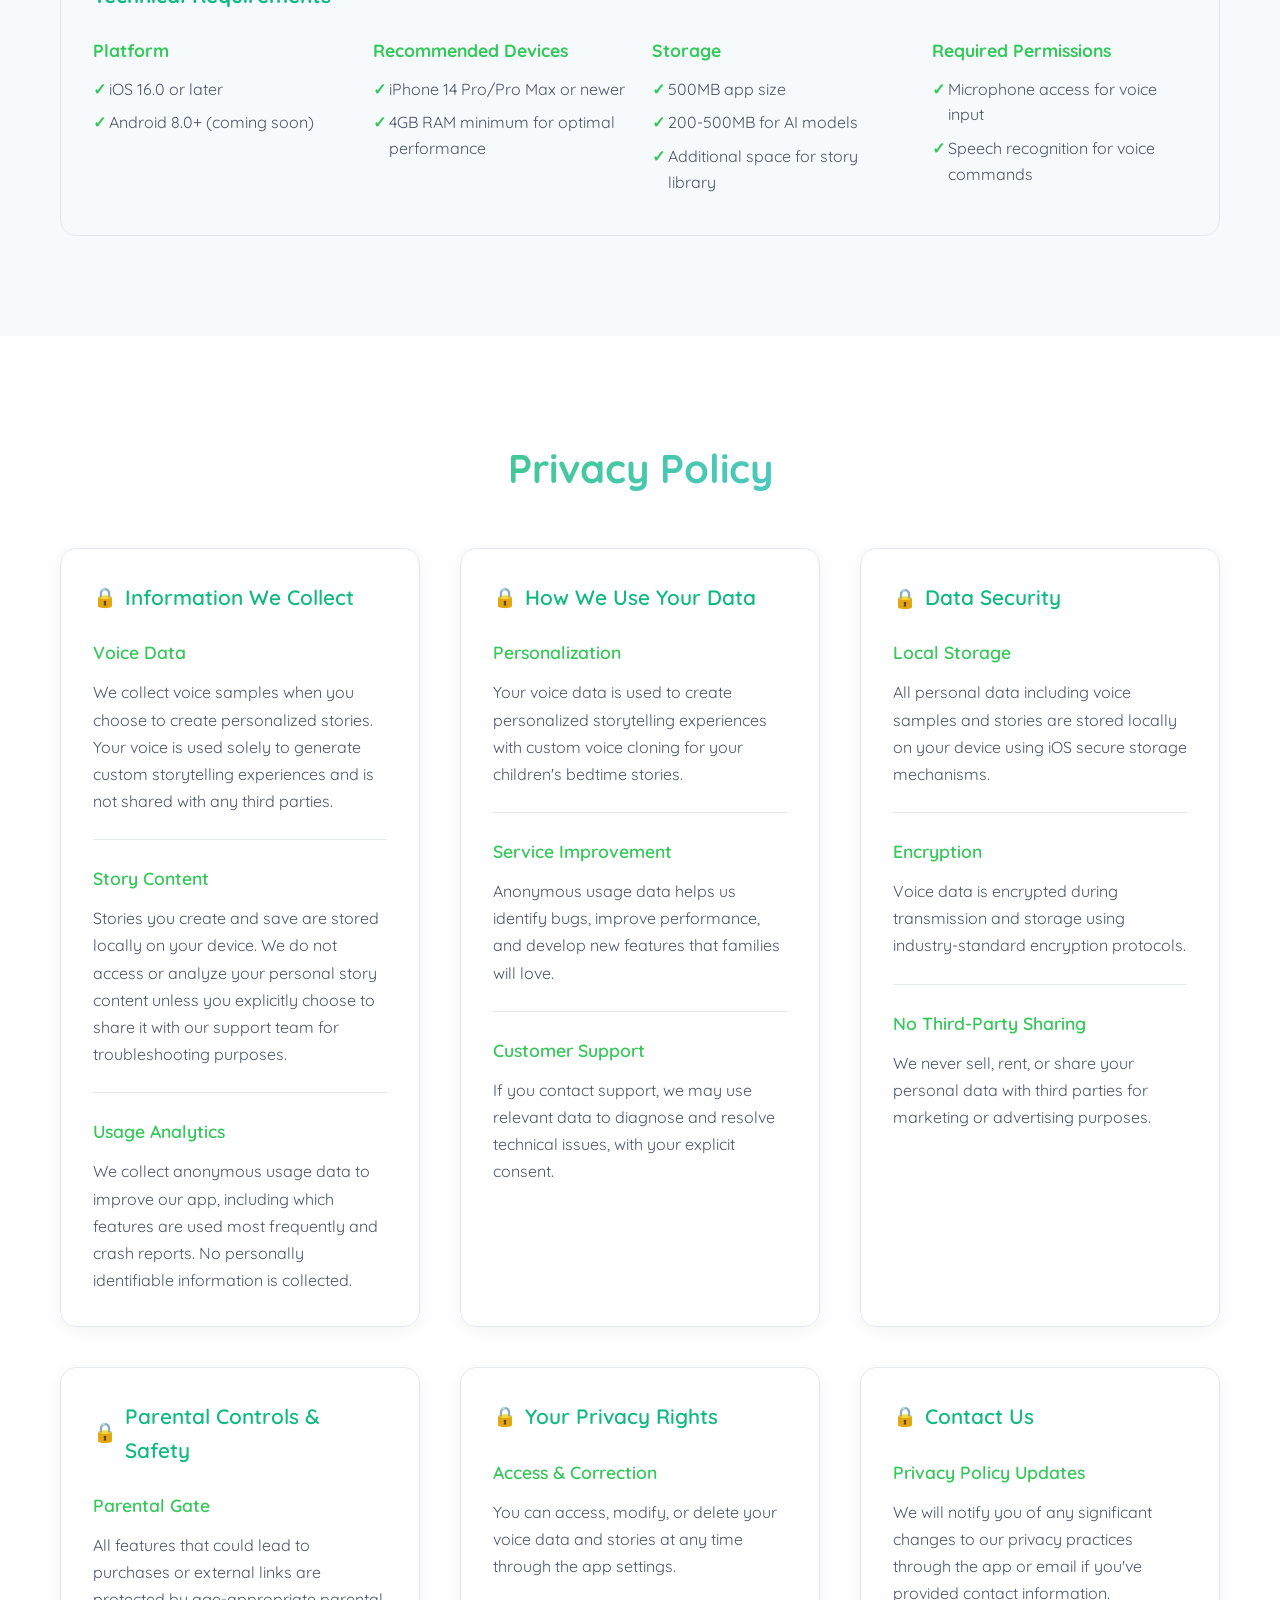
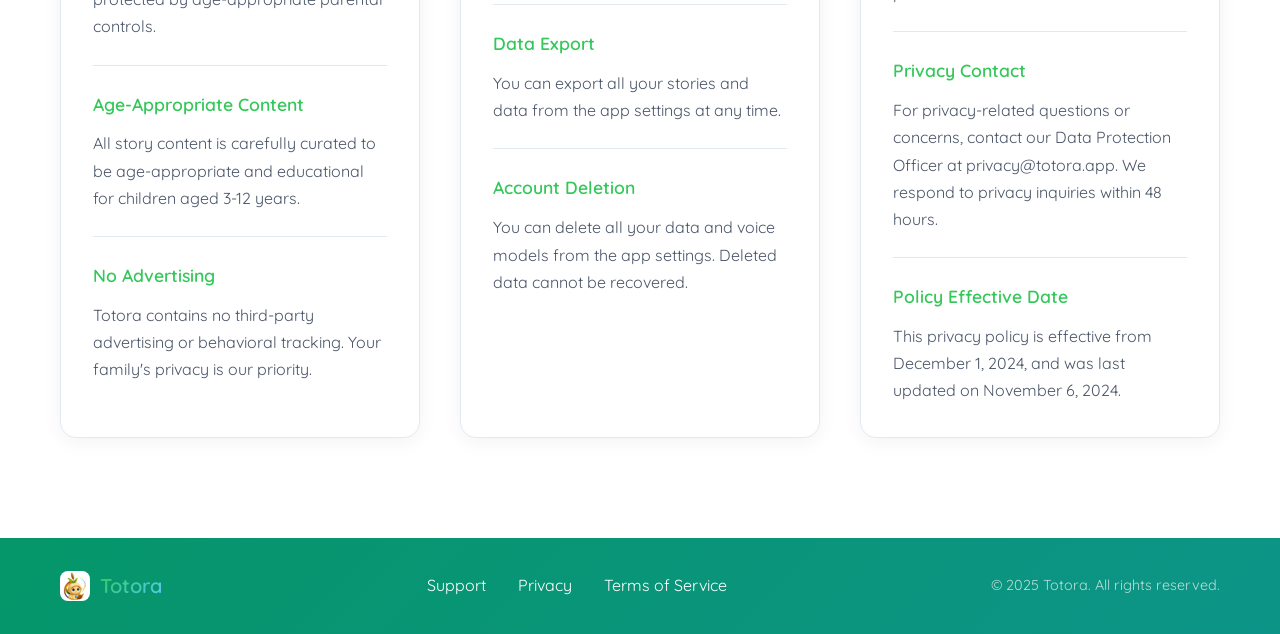
==== commit 32a0c261: "add google play button" ====
--- a/index.html
+++ b/index.html
@@ -73,6 +73,19 @@
                                 </div>
                             </div>
                         </a>
+                        <div class="store-button google-play-button coming-soon" aria-label="Coming soon to Google Play">
+                            <div class="store-button-content">
+                                <div class="store-icon">
+                                    <svg width="24" height="24" viewBox="0 0 24 24" fill="currentColor">
+                                        <path d="M3,20.5V3.5C3,2.91 3.34,2.39 3.84,2.15L13.69,12L3.84,21.85C3.34,21.61 3,21.09 3,20.5M16.81,15.12L6.05,21.34L14.54,12.85L16.81,15.12M20.16,10.81C20.5,11.08 20.75,11.5 20.75,12C20.75,12.5 20.53,12.9 20.18,13.18L17.89,14.5L15.39,12L17.89,9.5L20.16,10.81M6.05,2.66L16.81,8.88L14.54,11.15L6.05,2.66Z"/>
+                                    </svg>
+                                </div>
+                                <div class="store-text">
+                                    <div class="store-line-small">Coming soon to</div>
+                                    <div class="store-line-large">Google Play</div>
+                                </div>
+                            </div>
+                        </div>
                     </div>
                     <button class="btn btn-secondary" data-i18n="btn_learn_more">Learn More</button>
                 </div>
--- a/styles.css
+++ b/styles.css
@@ -202,8 +202,9 @@
 .store-buttons {
     display: flex;
     gap: 1rem;
-    flex-wrap: wrap;
-    align-items: center;
+    flex-wrap: nowrap;
+    align-items: center;
+    justify-content: flex-start;
 }
 
 .store-button {
@@ -217,9 +218,10 @@
     position: relative;
     background: #000;
     color: white;
-    min-width: 180px;
+    min-width: 160px;
+    flex: 0 0 auto;
     height: 56px;
-    padding: 14px 24px;
+    padding: 14px 20px;
     border: 1px solid rgba(255, 255, 255, 0.1);
     box-shadow: 0 4px 12px rgba(0, 0, 0, 0.15);
 }
@@ -283,6 +285,28 @@
     background: linear-gradient(135deg, #000000 0%, #1a1a1a 100%);
 }
 
+.google-play-button {
+    background: linear-gradient(135deg, #01875f 0%, #0288d1 100%);
+    cursor: default;
+}
+
+.coming-soon {
+    opacity: 0.85;
+    position: relative;
+}
+
+.coming-soon::after {
+    content: '';
+    position: absolute;
+    top: 0;
+    left: 0;
+    right: 0;
+    bottom: 0;
+    background: rgba(255, 255, 255, 0.1);
+    border-radius: 12px;
+    pointer-events: none;
+}
+
 
 .store-button:hover {
     transform: translateY(-2px) scale(1.02);
@@ -298,6 +322,38 @@
 .app-store-button:hover {
     background: linear-gradient(135deg, #1a1a1a 0%, #2a2a2a 100%);
     box-shadow: 0 8px 25px rgba(52, 199, 89, 0.2);
+}
+
+.google-play-button:hover {
+    background: linear-gradient(135deg, #0288d1 0%, #01875f 100%);
+    box-shadow: 0 8px 25px rgba(1, 135, 95, 0.3);
+}
+
+.coming-soon:hover {
+    transform: translateY(-1px) scale(1.01);
+    opacity: 0.9;
+}
+
+/* Ensure store buttons stay on same line for medium screens */
+@media (max-width: 768px) {
+    .store-buttons {
+        gap: 0.75rem;
+        justify-content: center;
+    }
+
+    .store-button {
+        min-width: 150px;
+        padding: 12px 18px;
+        font-size: 0.9rem;
+    }
+
+    .store-line-small {
+        font-size: 0.65rem;
+    }
+
+    .store-line-large {
+        font-size: 1rem;
+    }
 }
 
 
@@ -346,6 +402,7 @@
 
 .hero-image {
     display: flex;
+    flex-direction: column;
     justify-content: center;
     align-items: center;
 }
@@ -363,6 +420,17 @@
     max-width: 300px;
     margin: 0 auto;
     padding: 0 40px;
+}
+
+/* Hero Carousel Indicators - positioned outside the carousel */
+.hero-image .carousel-indicators {
+    display: flex;
+    justify-content: center;
+    gap: 10px;
+    margin-top: 20px;
+    padding: 0 20px;
+    position: relative;
+    z-index: 5;
 }
 
 .hero-screenshots-carousel .carousel-container {
@@ -408,59 +476,62 @@
     position: absolute;
     top: 50%;
     transform: translateY(-50%);
-    background: rgba(255, 255, 255, 0.9);
+    background: linear-gradient(135deg, rgba(52, 199, 89, 0.9), rgba(90, 200, 250, 0.9));
     border: none;
     border-radius: 50%;
-    width: 36px;
-    height: 36px;
-    font-size: 16px;
+    width: 40px;
+    height: 40px;
+    font-size: 18px;
+    font-weight: bold;
+    color: white;
     cursor: pointer;
     z-index: 10;
     transition: all 0.3s ease;
     backdrop-filter: blur(10px);
-    box-shadow: 0 2px 8px rgba(0, 0, 0, 0.1);
+    box-shadow: 0 4px 12px rgba(52, 199, 89, 0.3);
+    display: flex;
+    align-items: center;
+    justify-content: center;
 }
 
 .hero-screenshots-carousel .carousel-btn:hover {
-    background: rgba(255, 255, 255, 1);
+    background: linear-gradient(135deg, rgba(52, 199, 89, 1), rgba(90, 200, 250, 1));
     transform: translateY(-50%) scale(1.1);
+    box-shadow: 0 6px 20px rgba(52, 199, 89, 0.4);
 }
 
 .hero-screenshots-carousel .prev-btn {
-    left: 5px;
+    left: -10px;
 }
 
 .hero-screenshots-carousel .next-btn {
-    right: 5px;
-}
-
-.hero-screenshots-carousel .carousel-indicators {
-    display: flex;
-    justify-content: center;
-    gap: 8px;
-    margin-top: 15px;
-    padding: 0 10px;
-}
-
-.hero-screenshots-carousel .indicator {
-    width: 8px;
-    height: 8px;
+    right: -10px;
+}
+
+.hero-image .indicator {
+    width: 10px;
+    height: 10px;
     border-radius: 50%;
-    border: none;
-    background: rgba(255, 255, 255, 0.5);
+    border: 2px solid rgba(52, 199, 89, 0.8);
+    background: rgba(255, 255, 255, 0.7);
     cursor: pointer;
     transition: all 0.3s ease;
     backdrop-filter: blur(10px);
-}
-
-.hero-screenshots-carousel .indicator:hover {
-    background: rgba(255, 255, 255, 0.8);
-    transform: scale(1.2);
-}
-
-.hero-screenshots-carousel .indicator.active {
-    background: rgba(255, 255, 255, 1);
+    position: relative;
+}
+
+.hero-image .indicator:hover {
+    background: rgba(52, 199, 89, 0.9);
+    border-color: rgba(52, 199, 89, 1);
     transform: scale(1.3);
+    box-shadow: 0 2px 8px rgba(52, 199, 89, 0.3);
+}
+
+.hero-image .indicator.active {
+    background: linear-gradient(135deg, rgba(52, 199, 89, 1), rgba(90, 200, 250, 1));
+    border-color: rgba(52, 199, 89, 1);
+    transform: scale(1.4);
+    box-shadow: 0 3px 12px rgba(52, 199, 89, 0.4);
 }
 
 /* Features Section */
@@ -674,6 +745,44 @@
     to { opacity: 1; }
 }
 
+/* Spinner overlay for lazy loading images */
+.screenshot-spinner-overlay {
+    position: absolute;
+    top: 0;
+    left: 0;
+    width: 100%;
+    height: 100%;
+    background: rgba(255, 255, 255, 0.95);
+    border-radius: 16px;
+    display: flex;
+    flex-direction: column;
+    align-items: center;
+    justify-content: center;
+    z-index: 10;
+    backdrop-filter: blur(4px);
+}
+
+.screenshot-spinner {
+    width: 32px;
+    height: 32px;
+    border: 3px solid rgba(52, 199, 89, 0.2);
+    border-top: 3px solid rgba(52, 199, 89, 1);
+    border-radius: 50%;
+    animation: spin 1s linear infinite;
+    margin-bottom: 12px;
+}
+
+.screenshot-spinner-text {
+    font-size: 0.875rem;
+    color: #666;
+    font-weight: 500;
+}
+
+@keyframes spin {
+    0% { transform: rotate(0deg); }
+    100% { transform: rotate(360deg); }
+}
+
 /* Screenshot placeholder styling */
 .screenshot-placeholder {
     width: 100%;
@@ -1282,25 +1391,28 @@
 
     .store-buttons {
         justify-content: center;
-        flex-direction: column;
+        flex-direction: row;
         width: 100%;
-        max-width: 280px;
+        max-width: 320px;
+        gap: 0.5rem;
     }
 
     .store-button {
         width: 100%;
-        max-width: 280px;
-        min-width: auto;
+        max-width: 155px;
+        min-width: 145px;
         height: 50px;
-        padding: 12px 20px;
+        padding: 10px 12px;
+        flex: 1 1 auto;
     }
 
     .store-line-large {
-        font-size: 18px;
+        font-size: 14px;
+        font-weight: 600;
     }
 
     .store-line-small {
-        font-size: 9px;
+        font-size: 8px;
     }
 
     .store-icon {
@@ -1387,14 +1499,18 @@
     }
 
     .store-buttons {
-        gap: 0.75rem;
+        gap: 0.5rem;
+        justify-content: center;
+        max-width: 300px;
     }
 
     .store-button {
         min-width: 140px;
+        max-width: 148px;
         height: 45px;
-        padding: 10px 16px;
+        padding: 8px 12px;
         border-radius: 10px;
+        flex: 1 1 auto;
     }
 
     .store-icon {
@@ -1410,11 +1526,12 @@
     }
 
     .store-line-large {
-        font-size: 16px;
+        font-size: 13px;
+        font-weight: 600;
     }
 
     .store-line-small {
-        font-size: 8px;
+        font-size: 7px;
     }
 
     .store-button-content {
